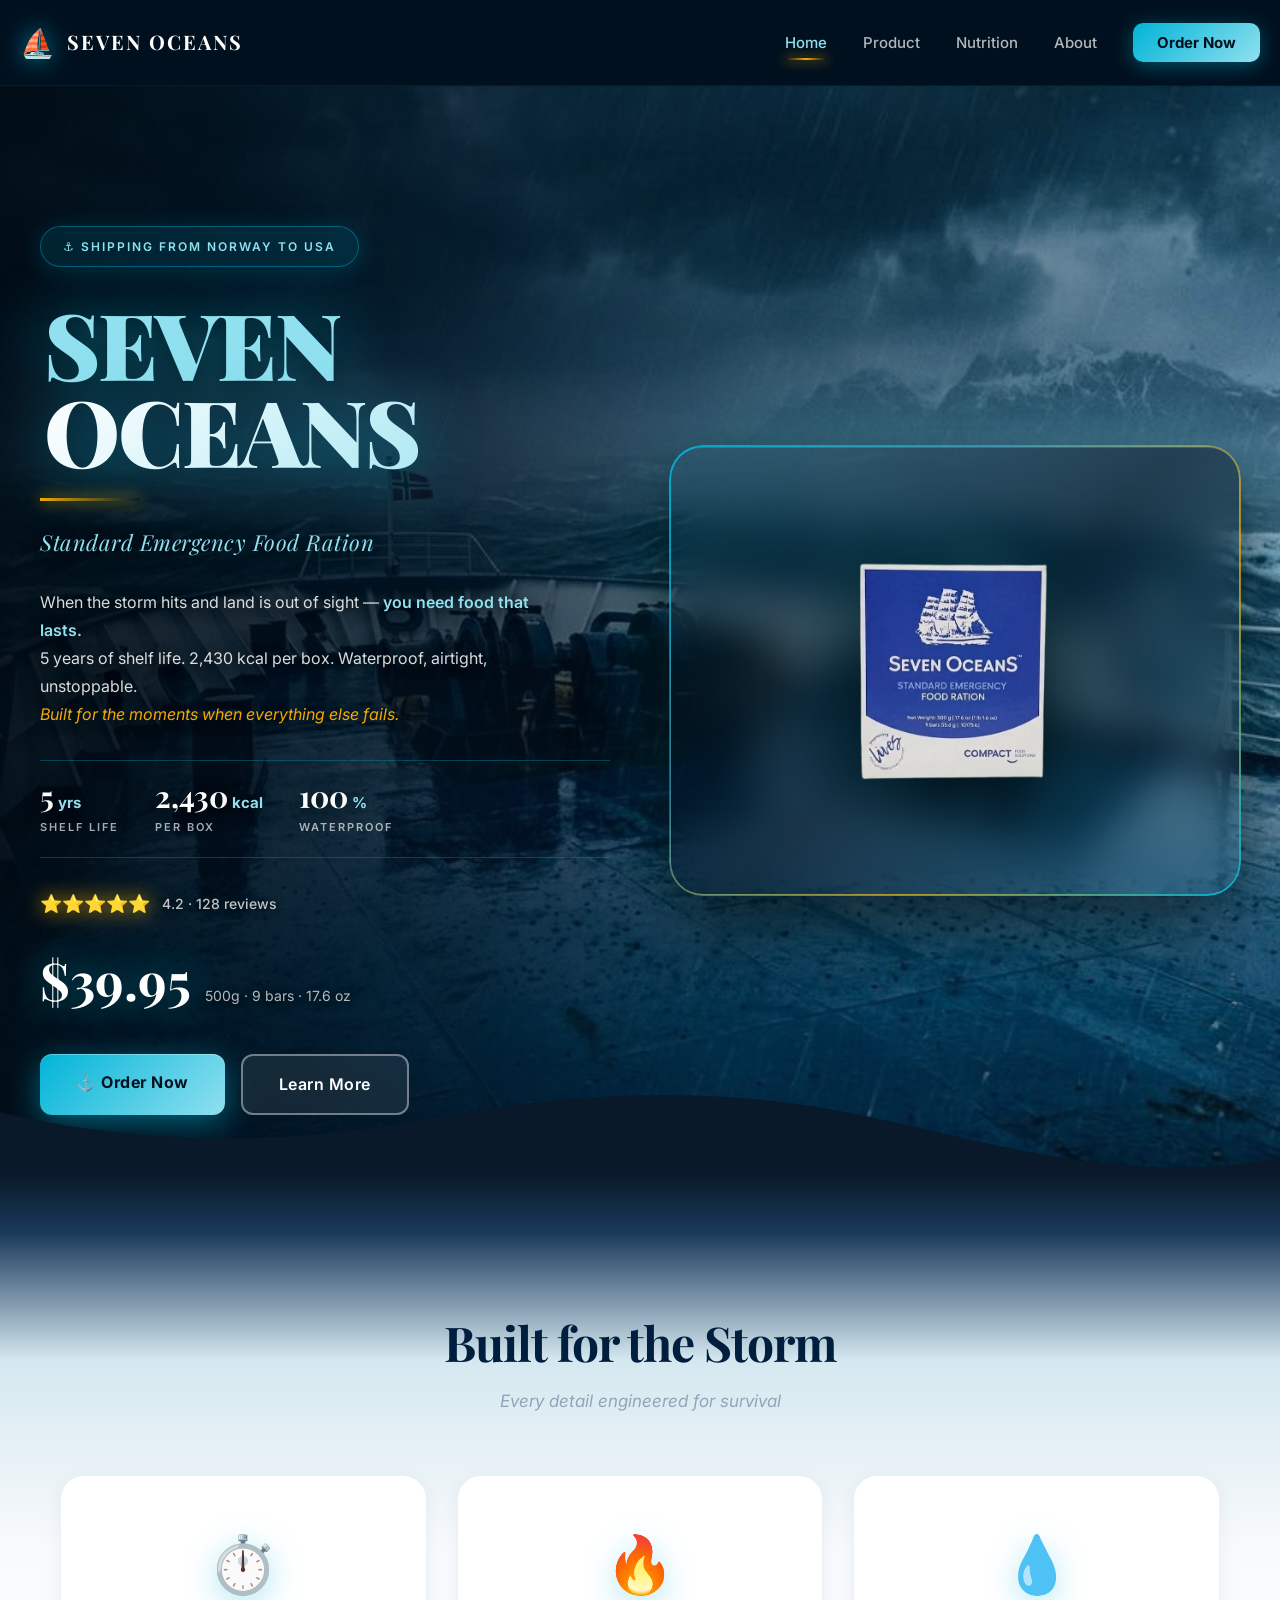
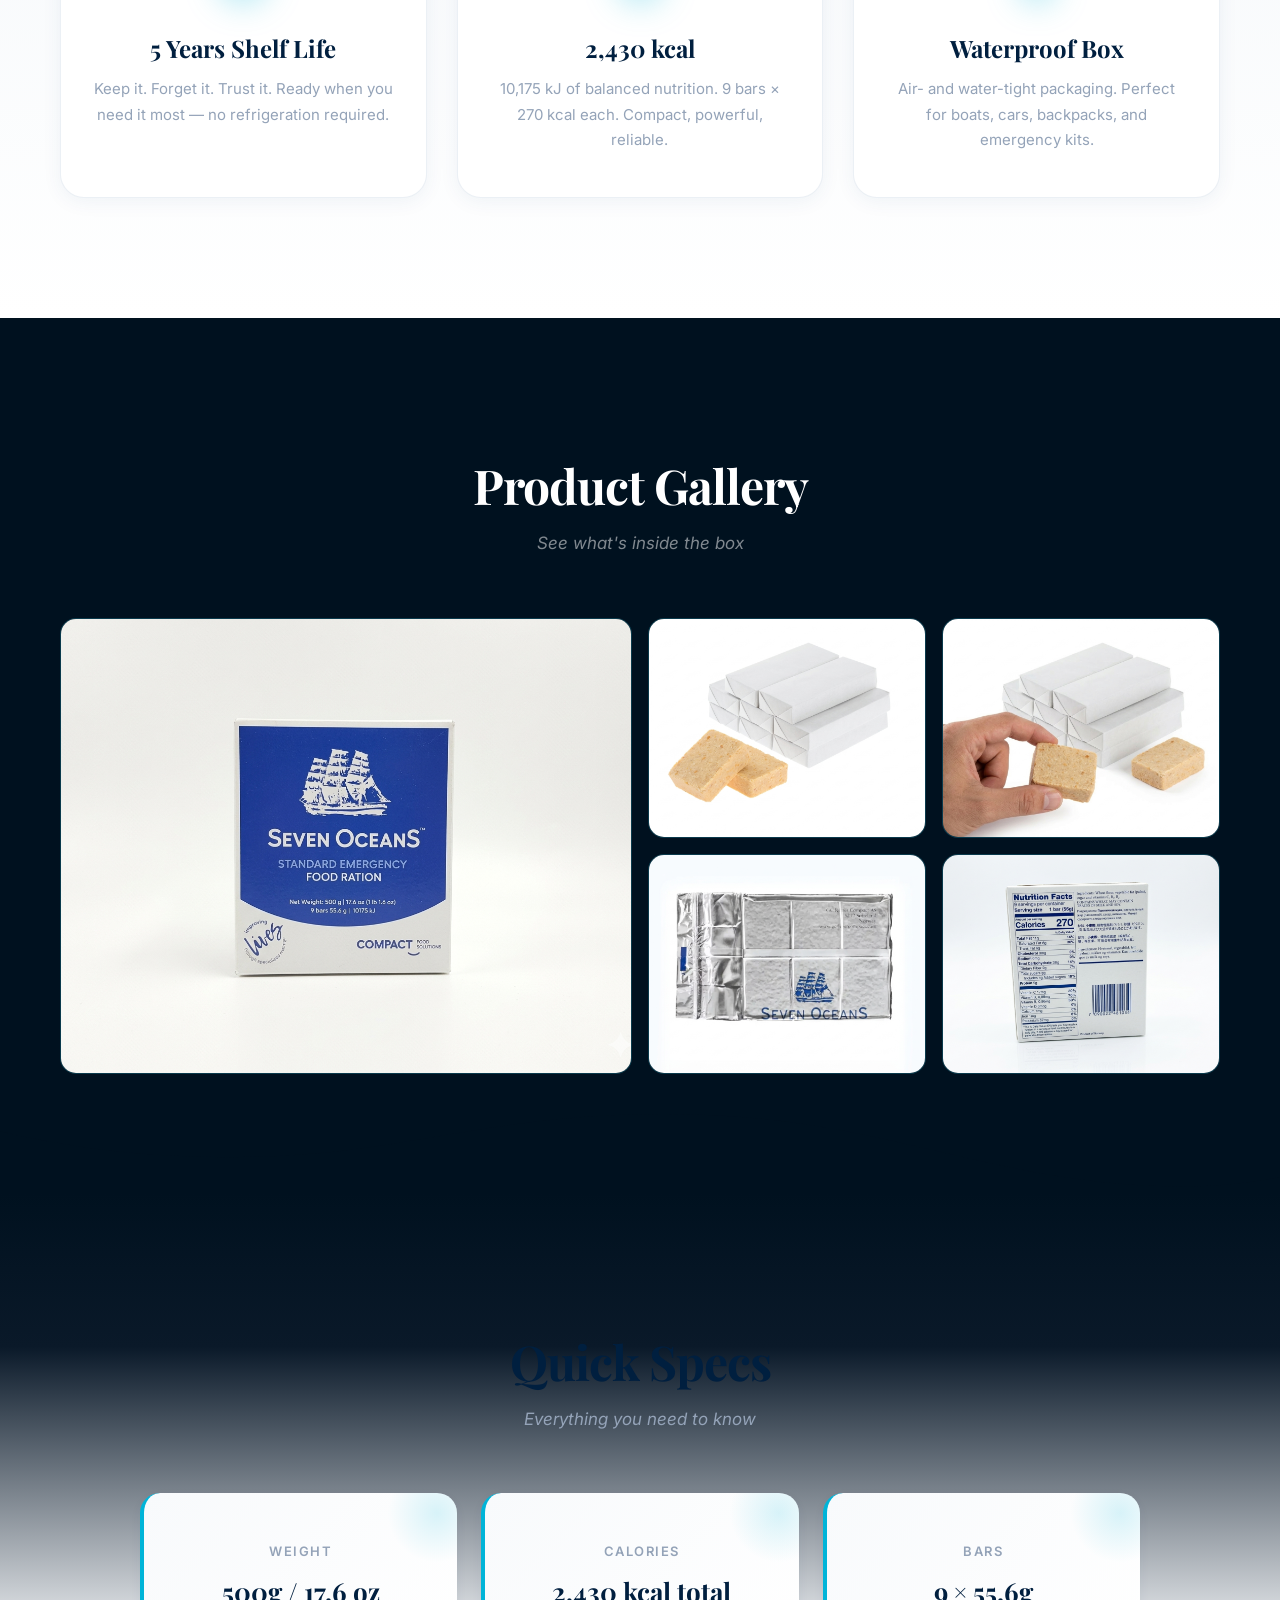
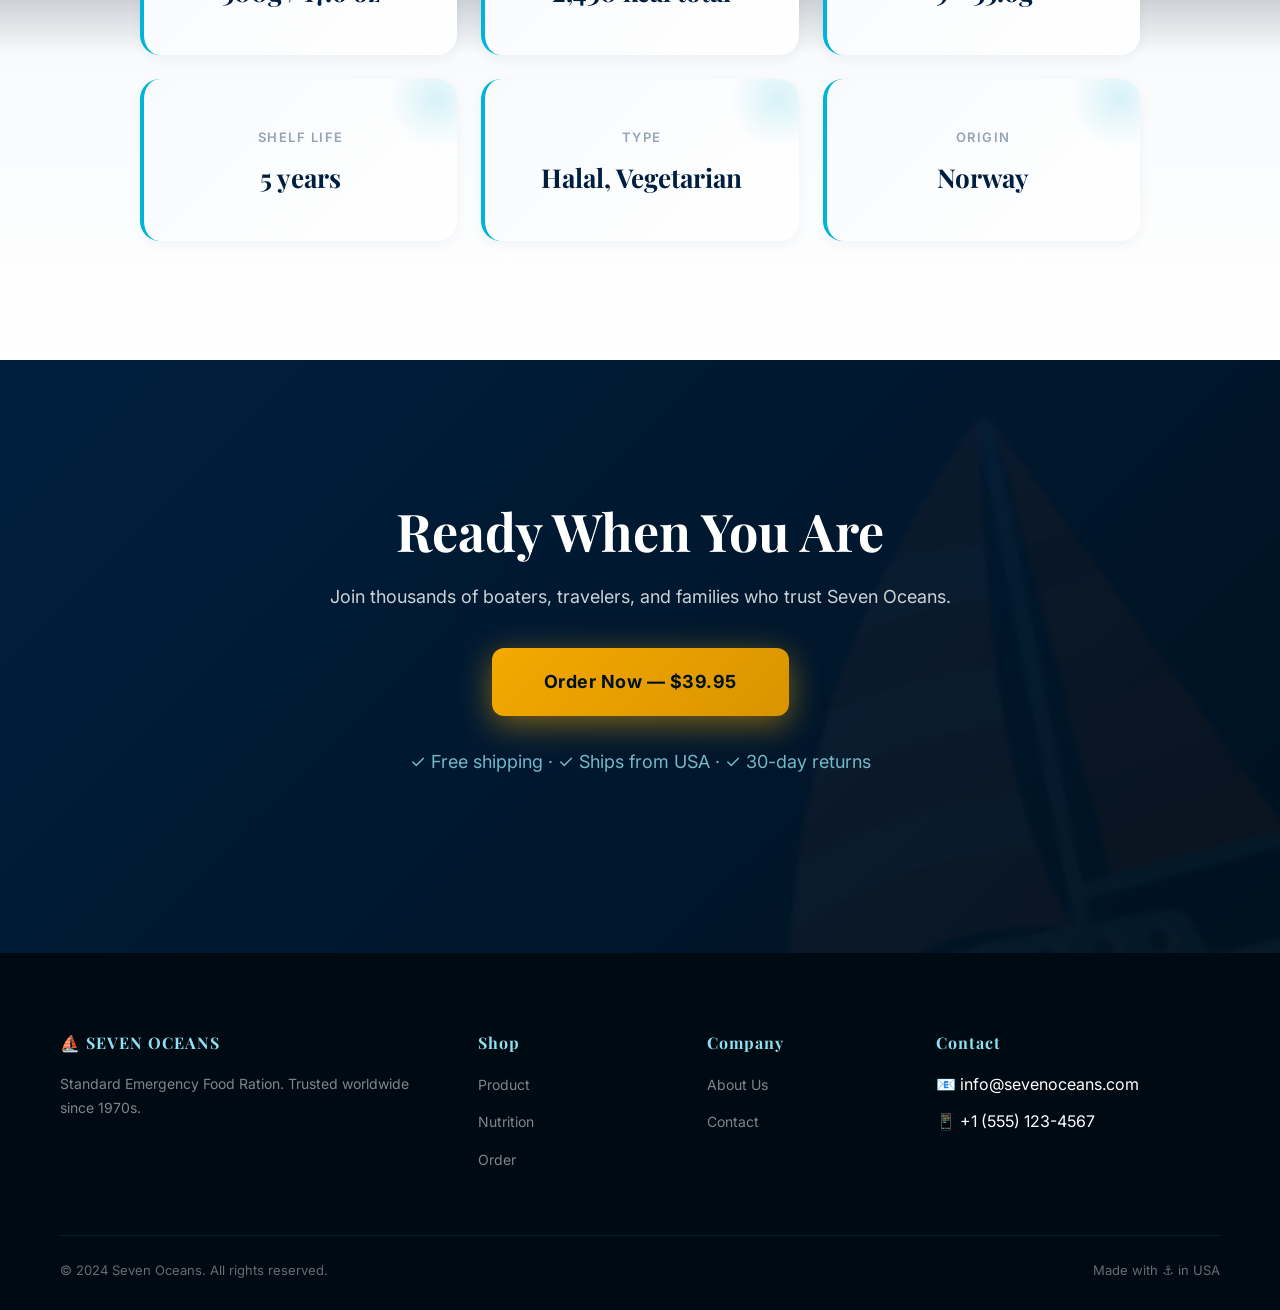
==== index.html @ a6a18702 "Update index.html" ====
<!DOCTYPE html>
<html lang="en">
<head>
  <meta charset="UTF-8">
  <meta name="viewport" content="width=device-width, initial-scale=1.0">
  <title>Seven Oceans — Emergency Food Ration | Built for the Storm</title>
  <link rel="preconnect" href="https://fonts.googleapis.com">
  <link rel="preconnect" href="https://fonts.gstatic.com" crossorigin>
  <link href="https://fonts.googleapis.com/css2?family=Playfair+Display:wght@600;700;900&family=Inter:wght@300;400;500;600;700&display=swap" rel="stylesheet">
  <link rel="stylesheet" href="style.css">
</head>
<body>

  <nav class="navbar">
    <div class="nav-container">
      <a href="index.html" class="logo">
        <span class="logo-ship">⛵</span>
        <span class="logo-text">SEVEN OCEANS</span>
      </a>
      <button class="menu-toggle" id="menuToggle">☰</button>
      <ul class="nav-menu" id="navMenu">
        <li><a href="index.html" class="active">Home</a></li>
        <li><a href="product.html">Product</a></li>
        <li><a href="nutrition.html">Nutrition</a></li>
        <li><a href="about.html">About</a></li>
        <li><a href="contact.html" class="btn-nav">Order Now</a></li>
      </ul>
    </div>
  </nav>

  <section class="hero">
    
    <div class="hero-content">
      <div class="hero-badge">⚓ Shipping from Norway to USA</div>
      
      <h1 class="hero-title">
        <span class="title-line1">SEVEN</span>
        <span class="title-line2">OCEANS</span>
      </h1>
      
      <div class="hero-divider"></div>
      
      <p class="hero-subtitle">Standard Emergency Food Ration</p>
      
      <p class="hero-desc">
        When the storm hits and land is out of sight — <strong>you need food that lasts.</strong><br>
        5 years of shelf life. 2,430 kcal per box. Waterproof, airtight, unstoppable.<br>
        <em>Built for the moments when everything else fails.</em>
      </p>

      <div class="hero-stats">
        <div class="stat">
          <div class="stat-value">5<span>yrs</span></div>
          <div class="stat-label">Shelf Life</div>
        </div>
        <div class="stat">
          <div class="stat-value">2,430<span>kcal</span></div>
          <div class="stat-label">Per Box</div>
        </div>
        <div class="stat">
          <div class="stat-value">100<span>%</span></div>
          <div class="stat-label">Waterproof</div>
        </div>
      </div>

      <div class="hero-rating">
        <span class="stars">⭐⭐⭐⭐⭐</span>
        <span class="rating-text">4.2 · 128 reviews</span>
      </div>

      <div class="hero-price">
        <span class="price">$39.95</span>
        <span class="price-detail">500g · 9 bars · 17.6 oz</span>
      </div>

      <div class="hero-buttons">
        <a href="contact.html" class="btn btn-primary">⚓ Order Now</a>
        <a href="product.html" class="btn btn-secondary">Learn More</a>
      </div>
    </div>

    <div class="hero-product">
      <div class="product-card">
        <img src="images/box-transparent.png" alt="Seven Oceans Emergency Food Ration">
      </div>
    </div>
  </section>

  <section class="features">
    <div class="container">
      <h2 class="section-title">Built for the Storm</h2>
      <p class="section-subtitle">Every detail engineered for survival</p>
      <div class="features-grid">
        <div class="feature-card">
          <div class="feature-icon">⏱️</div>
          <h3>5 Years Shelf Life</h3>
          <p>Keep it. Forget it. Trust it. Ready when you need it most — no refrigeration required.</p>
        </div>
        <div class="feature-card">
          <div class="feature-icon">🔥</div>
          <h3>2,430 kcal</h3>
          <p>10,175 kJ of balanced nutrition. 9 bars × 270 kcal each. Compact, powerful, reliable.</p>
        </div>
        <div class="feature-card">
          <div class="feature-icon">💧</div>
          <h3>Waterproof Box</h3>
          <p>Air- and water-tight packaging. Perfect for boats, cars, backpacks, and emergency kits.</p>
        </div>
      </div>
    </div>
  </section>

  <section class="gallery">
    <div class="container">
      <h2 class="section-title">Product Gallery</h2>
      <p class="section-subtitle">See what's inside the box</p>
      <div class="gallery-grid">
        <div class="gallery-item large">
          <img src="images/box-front.jpg" alt="Box Front">
        </div>
        <div class="gallery-item">
          <img src="images/bars-white.jpg" alt="Bars">
        </div>
        <div class="gallery-item">
          <img src="images/hand-holding.jpg" alt="Bar in hand">
        </div>
        <div class="gallery-item">
          <img src="images/foil.jpg" alt="Foil packaging">
        </div>
        <div class="gallery-item">
          <img src="images/nutrition.jpg" alt="Nutrition Facts">
        </div>
      </div>
    </div>
  </section>

  <section class="specs">
    <div class="container">
      <h2 class="section-title">Quick Specs</h2>
      <p class="section-subtitle">Everything you need to know</p>
      <div class="specs-grid">
        <div class="spec-item">
          <div class="spec-label">Weight</div>
          <div class="spec-value">500g / 17.6 oz</div>
        </div>
        <div class="spec-item">
          <div class="spec-label">Calories</div>
          <div class="spec-value">2,430 kcal total</div>
        </div>
        <div class="spec-item">
          <div class="spec-label">Bars</div>
          <div class="spec-value">9 × 55.6g</div>
        </div>
        <div class="spec-item">
          <div class="spec-label">Shelf Life</div>
          <div class="spec-value">5 years</div>
        </div>
        <div class="spec-item">
          <div class="spec-label">Type</div>
          <div class="spec-value">Halal, Vegetarian</div>
        </div>
        <div class="spec-item">
          <div class="spec-label">Origin</div>
          <div class="spec-value">Norway</div>
        </div>
      </div>
    </div>
  </section>

  <section class="cta">
    <div class="container">
      <h2>Ready When You Are</h2>
      <p>Join thousands of boaters, travelers, and families who trust Seven Oceans.</p>
      <div class="cta-buttons">
        <a href="contact.html" class="btn btn-primary btn-large">Order Now — $39.95</a>
      </div>
      <p class="cta-note">✓ Free shipping · ✓ Ships from USA · ✓ 30-day returns</p>
    </div>
  </section>

  <footer class="footer">
    <div class="container">
      <div class="footer-grid">
        <div class="footer-col">
          <h4>⛵ SEVEN OCEANS</h4>
          <p>Standard Emergency Food Ration. Trusted worldwide since 1970s.</p>
        </div>
        <div class="footer-col">
          <h4>Shop</h4>
          <ul>
            <li><a href="product.html">Product</a></li>
            <li><a href="nutrition.html">Nutrition</a></li>
            <li><a href="contact.html">Order</a></li>
          </ul>
        </div>
        <div class="footer-col">
          <h4>Company</h4>
          <ul>
            <li><a href="about.html">About Us</a></li>
            <li><a href="contact.html">Contact</a></li>
          </ul>
        </div>
        <div class="footer-col">
          <h4>Contact</h4>
          <ul>
            <li>📧 info@sevenoceans.com</li>
            <li>📱 +1 (555) 123-4567</li>
          </ul>
        </div>
      </div>
      <div class="footer-bottom">
        <p>© 2024 Seven Oceans. All rights reserved.</p>
        <p>Made with ⚓ in USA</p>
      </div>
    </div>
  </footer>

  <script src="script.js"></script>
</body>
</html>
---- style.css ----
/* ===== RESET ===== */
* { margin: 0; padding: 0; box-sizing: border-box; }

:root {
  --navy: #001f3f;
  --navy-deep: #00111f;
  --blue: #00b4d8;
  --blue-light: #90e0ef;
  --gold: #f4a900;
  --white: #ffffff;
  --gray: #94a3b8;
}

html { scroll-behavior: smooth; }

body {
  font-family: 'Inter', system-ui, sans-serif;
  color: var(--white);
  background: var(--navy-deep);
  line-height: 1.6;
  overflow-x: hidden;
  min-height: 100vh;
}

h1, h2, h3, h4 {
  font-family: 'Playfair Display', serif;
  font-weight: 700;
  line-height: 1.2;
}

.container { max-width: 1200px; margin: 0 auto; padding: 0 20px; }

/* ===== NAVBAR ===== */
.navbar {
  position: sticky; top: 0; z-index: 1000;
  background: rgba(0,17,31,0.75);
  backdrop-filter: blur(24px);
  -webkit-backdrop-filter: blur(24px);
  border-bottom: 1px solid rgba(0,180,216,0.1);
}
.nav-container {
  max-width: 1300px; margin: 0 auto; padding: 20px;
  display: flex; justify-content: space-between; align-items: center;
}
.logo {
  display: flex; align-items: center; gap: 10px;
  text-decoration: none; color: var(--white);
  font-family: 'Playfair Display', serif;
  font-weight: 700; font-size: 20px; letter-spacing: 2px;
}
.logo-ship { font-size: 28px; filter: drop-shadow(0 0 12px rgba(0,180,216,0.8)); }
.nav-menu { display: flex; list-style: none; gap: 36px; align-items: center; }
.nav-menu a {
  text-decoration: none; color: rgba(255,255,255,0.7);
  font-weight: 500; font-size: 15px;
  transition: all 0.3s; position: relative;
}
.nav-menu a:hover, .nav-menu a.active { color: var(--blue-light); }
.nav-menu a.active::after {
  content: ''; position: absolute;
  bottom: -8px; left: 0; right: 0; height: 2px;
  background: linear-gradient(90deg, transparent, var(--gold), transparent);
  box-shadow: 0 0 12px var(--gold);
}
.btn-nav {
  background: linear-gradient(135deg, var(--blue), var(--blue-light)) !important;
  color: var(--navy-deep) !important;
  padding: 10px 24px; border-radius: 10px;
  font-weight: 700 !important;
  transition: all 0.3s;
  box-shadow: 0 4px 20px rgba(0,180,216,0.4);
}
.btn-nav:hover { transform: translateY(-2px); box-shadow: 0 8px 30px rgba(0,180,216,0.7); }
.btn-nav.active::after { display: none; }
.menu-toggle {
  display: none; background: none; border: none;
  font-size: 24px; color: var(--white); cursor: pointer;
}

/* ===== HERO ===== */
.hero {
  position: relative; min-height: 100vh;
  display: grid; grid-template-columns: 1fr 1fr;
  align-items: center; gap: 60px;
  max-width: 1400px; margin: 0 auto;
  padding: 140px 40px 60px;
  overflow: hidden; z-index: 2;
}
.hero::before {
  content: '';
  position: absolute; top: 0; left: 50%;
  transform: translateX(-50%);
  width: 100vw; height: 100%;
  z-index: -2;
  background-image: url('images/hero-ship.jpg');
  background-size: cover; background-position: center;
  animation: shipSway 12s ease-in-out infinite;
}
.hero::after {
  content: '';
  position: absolute; top: 0; left: 50%;
  transform: translateX(-50%);
  width: 100vw; height: 100%;
  z-index: -1;
  background: linear-gradient(90deg,
    rgba(0,11,20,0.92) 0%,
    rgba(0,17,31,0.75) 35%,
    rgba(0,17,31,0.4) 60%,
    rgba(0,17,31,0.15) 100%
  );
}
@keyframes shipSway {
  0%, 100% { transform: translateX(-50%) translateY(0) scale(1.05); }
  25% { transform: translateX(-50%) translateY(-6px) scale(1.05); }
  50% { transform: translateX(-50%) translateY(3px) scale(1.05); }
  75% { transform: translateX(-50%) translateY(-3px) scale(1.05); }
}
.hero-content { position: relative; z-index: 3; animation: fadeInUp 1.2s ease; }

@keyframes fadeInUp {
  from { opacity: 0; transform: translateY(40px); }
  to { opacity: 1; transform: translateY(0); }
}

.hero-badge {
  display: inline-block; padding: 10px 22px;
  background: rgba(0,180,216,0.12);
  color: var(--blue-light);
  border: 1px solid rgba(0,180,216,0.4);
  border-radius: 40px; font-size: 12px;
  font-weight: 600; letter-spacing: 2px;
  margin-bottom: 32px; text-transform: uppercase;
  backdrop-filter: blur(12px);
  box-shadow: 0 4px 24px rgba(0,180,216,0.2);
  animation: badgeGlow 3s ease-in-out infinite;
}

@keyframes badgeGlow {
  0%, 100% { box-shadow: 0 4px 24px rgba(0,180,216,0.2); }
  50% { box-shadow: 0 4px 32px rgba(0,180,216,0.5); }
}

.hero-title {
  font-family: 'Playfair Display', serif;
  font-size: 92px; font-weight: 900;
  line-height: 0.95; letter-spacing: -2px;
  margin-bottom: 24px;
  display: flex; flex-direction: column;
  position: relative; padding-left: 4px;
}
.title-line1 {
  color: var(--blue-light);
  text-shadow: 0 0 60px rgba(0,180,216,0.7), 0 6px 30px rgba(0,0,0,0.9);
}
.title-line2 {
  background: linear-gradient(135deg, var(--white) 0%, var(--blue-light) 100%);
  -webkit-background-clip: text;
  -webkit-text-fill-color: transparent;
  background-clip: text;
  filter: drop-shadow(0 8px 30px rgba(0,180,216,0.6));
}

.hero-divider {
  width: 100px; height: 3px;
  background: linear-gradient(90deg, var(--gold), transparent);
  margin-bottom: 24px;
  box-shadow: 0 0 15px var(--gold);
  animation: dividerPulse 4s ease-in-out infinite;
}

@keyframes dividerPulse {
  0%, 100% { width: 100px; opacity: 1; }
  50% { width: 140px; opacity: 0.8; }
}

.hero-subtitle {
  font-size: 22px; color: var(--blue-light);
  font-weight: 400; margin-bottom: 28px;
  font-family: 'Playfair Display', serif;
  font-style: italic; letter-spacing: 0.5px;
  text-shadow: 0 3px 20px rgba(0,0,0,0.9);
}
.hero-desc {
  font-size: 16px; color: rgba(255,255,255,0.85);
  margin-bottom: 32px; max-width: 520px;
  line-height: 1.75;
  text-shadow: 0 2px 15px rgba(0,0,0,0.9);
}
.hero-desc strong { color: var(--blue-light); font-weight: 600; }
.hero-desc em { color: var(--gold); font-style: italic; }

.hero-stats {
  display: flex; gap: 36px;
  margin-bottom: 32px; padding: 20px 0;
  border-top: 1px solid rgba(0,180,216,0.3);
  border-bottom: 1px solid rgba(0,180,216,0.3);
}
.stat { display: flex; flex-direction: column; }
.stat-value {
  font-family: 'Playfair Display', serif;
  font-size: 30px; font-weight: 700;
  color: var(--white); line-height: 1;
  text-shadow: 0 3px 20px rgba(0,0,0,0.9);
  transition: all 0.3s;
}
.stat:hover .stat-value { color: var(--blue-light); transform: scale(1.05); }
.stat-value span {
  font-size: 15px; color: var(--blue-light);
  margin-left: 4px;
  font-family: 'Inter', sans-serif;
}
.stat-label {
  font-size: 11px; color: rgba(255,255,255,0.65);
  text-transform: uppercase; letter-spacing: 2px;
  margin-top: 8px; font-weight: 600;
}
.hero-rating { display: flex; align-items: center; gap: 12px; margin-bottom: 20px; }
.stars { font-size: 18px; filter: drop-shadow(0 0 10px rgba(244,169,0,0.9)); }
.rating-text {
  font-size: 14px; color: rgba(255,255,255,0.75);
  font-weight: 500;
  text-shadow: 0 2px 10px rgba(0,0,0,0.9);
}
.hero-price { display: flex; align-items: baseline; gap: 14px; margin-bottom: 32px; }
.price {
  font-family: 'Playfair Display', serif;
  font-size: 52px; font-weight: 700;
  color: var(--white);
  text-shadow: 0 0 40px rgba(0,180,216,0.8), 0 6px 30px rgba(0,0,0,0.9);
}
.price-detail {
  font-size: 14px; color: rgba(255,255,255,0.7);
  text-shadow: 0 2px 10px rgba(0,0,0,0.9);
}
.hero-buttons { display: flex; gap: 16px; flex-wrap: wrap; }

/* ===== PRODUCT CARD ===== */
.hero-product {
  position: relative; z-index: 3;
  display: flex; justify-content: center; align-items: center;
  animation: fadeInRight 1.4s ease;
}

@keyframes fadeInRight {
  from { opacity: 0; transform: translateX(60px); }
  to { opacity: 1; transform: translateX(0); }
}

.product-card {
  position: relative; width: 100%; max-width: 620px;
  padding: 32px 28px; border-radius: 32px;
  background: linear-gradient(135deg, rgba(0,180,216,0.08) 0%, rgba(0,17,31,0.5) 50%, rgba(0,180,216,0.05) 100%);
  backdrop-filter: blur(20px);
  -webkit-backdrop-filter: blur(20px);
  border: 1px solid rgba(0,180,216,0.35);
  box-shadow: 0 30px 80px rgba(0,0,0,0.7), 0 0 100px rgba(0,180,216,0.25), inset 0 1px 0 rgba(255,255,255,0.15);
  animation: productFloat 6s ease-in-out infinite;
  overflow: visible;
  transition: all 0.4s ease;
}
.product-card:hover {
  border-color: rgba(0,180,216,0.7);
  box-shadow: 0 40px 100px rgba(0,0,0,0.8), 0 0 150px rgba(0,180,216,0.5), inset 0 1px 0 rgba(255,255,255,0.25);
  transform: translateY(-6px);
}
.product-card::before {
  content: ''; position: absolute;
  inset: -2px; border-radius: 34px; padding: 2px;
  background: linear-gradient(135deg, rgba(0,180,216,0.9), rgba(144,224,239,0.3), rgba(244,169,0,0.7), rgba(0,180,216,0.9));
  -webkit-mask: linear-gradient(#fff 0 0) content-box, linear-gradient(#fff 0 0);
  -webkit-mask-composite: xor;
  mask-composite: exclude;
  animation: borderRotate 4s linear infinite;
  pointer-events: none; z-index: 0;
}

@keyframes borderRotate {
  0% { background-position: 0% 0%; }
  100% { background-position: 200% 200%; }
}

.product-card::after {
  content: ''; position: absolute;
  inset: 0; border-radius: 32px;
  pointer-events: none;
  background-image: 
    radial-gradient(circle 8px at 0% 0%, rgba(0,180,216,1), transparent 60%),
    radial-gradient(circle 8px at 100% 0%, rgba(0,180,216,1), transparent 60%),
    radial-gradient(circle 8px at 0% 100%, rgba(0,180,216,1), transparent 60%),
    radial-gradient(circle 8px at 100% 100%, rgba(0,180,216,1), transparent 60%);
  z-index: 1;
  animation: cornerPulse 3s ease-in-out infinite;
}

@keyframes cornerPulse {
  0%, 100% { opacity: 0.7; }
  50% { opacity: 1; }
}

@keyframes productFloat {
  0%, 100% { transform: translateY(0); }
  50% { transform: translateY(-14px); }
}

.product-card img {
  position: relative; z-index: 2;
  width: 100%; max-width: 100%; height: auto;
  margin: 0 auto; display: block;
  background: transparent; border-radius: 20px;
  filter: drop-shadow(0 20px 40px rgba(0,0,0,0.7)) drop-shadow(0 0 40px rgba(0,180,216,0.2));
  transition: transform 0.5s ease;
}
.product-card:hover img { transform: scale(1.03); }

/* ===== BUTTONS ===== */
.btn {
  display: inline-block; padding: 16px 36px;
  border-radius: 12px; font-weight: 600;
  text-decoration: none; transition: all 0.3s ease;
  font-size: 16px; cursor: pointer;
  border: none; font-family: 'Inter', sans-serif;
  letter-spacing: 0.5px;
  position: relative;
  overflow: hidden;
}
.btn::before {
  content: '';
  position: absolute;
  top: 50%; left: 50%;
  width: 0; height: 0;
  border-radius: 50%;
  background: rgba(255,255,255,0.3);
  transform: translate(-50%, -50%);
  transition: width 0.6s, height 0.6s;
}
.btn:hover::before {
  width: 400px;
  height: 400px;
}
.btn-primary {
  background: linear-gradient(135deg, var(--blue), var(--blue-light));
  color: var(--navy-deep); font-weight: 700;
  box-shadow: 0 8px 32px rgba(0,180,216,0.5), inset 0 1px 0 rgba(255,255,255,0.3);
}
.btn-primary:hover {
  transform: translateY(-3px);
  box-shadow: 0 16px 48px rgba(0,180,216,0.8);
}
.btn-secondary {
  background: rgba(255,255,255,0.08); color: var(--white);
  border: 2px solid rgba(255,255,255,0.4);
  backdrop-filter: blur(12px);
}
.btn-secondary:hover {
  background: rgba(255,255,255,0.2);
  border-color: var(--blue-light);
  transform: translateY(-3px);
  box-shadow: 0 12px 32px rgba(0,180,216,0.4);
}
.btn-large { padding: 20px 52px; font-size: 18px; }

/* ===== FEATURES (with wave top) ===== */
.features {
  position: relative;
  padding: 140px 0 120px;
  background: linear-gradient(180deg, #0a1929 0%, #1a3a5c 8%, #d5e8f0 25%, #f8fafc 50%, #ffffff 100%);
  z-index: 2;
  margin-top: -1px;
}

/* Wave at top of features */
.features::before {
  content: '';
  position: absolute;
  top: -80px;
  left: 0;
  width: 100%;
  height: 80px;
  background-image: url("data:image/svg+xml,%3Csvg xmlns='http://www.w3.org/2000/svg' viewBox='0 0 1200 120' preserveAspectRatio='none'%3E%3Cpath d='M321.39,56.44c58-10.79,114.16-30.13,172-41.86,82.39-16.72,168.19-17.73,250.45-.39C823.78,31,906.67,72,985.66,92.83c70.05,18.48,146.53,26.09,214.34,3V120H0V27.35A600.21,600.21,0,0,0,321.39,56.44Z' fill='%230a1929'%3E%3C/path%3E%3C/svg%3E");
  background-size: 100% 100%;
  background-repeat: no-repeat;
  z-index: 1;
}

.section-title {
  font-family: 'Playfair Display', serif;
  font-size: 48px; text-align: center;
  color: var(--navy); margin-bottom: 16px;
  font-weight: 700; letter-spacing: -1px;
}
.section-subtitle {
  text-align: center; font-size: 17px;
  color: var(--gray); margin-bottom: 60px;
  font-style: italic;
}
.features-grid {
  display: grid;
  grid-template-columns: repeat(auto-fit, minmax(280px, 1fr));
  gap: 30px;
}
.feature-card {
  padding: 44px 32px; background: var(--white);
  border-radius: 24px; text-align: center;
  transition: all 0.4s ease;
  border: 1px solid rgba(0,61,122,0.08);
  box-shadow: 0 4px 20px rgba(0,61,122,0.06);
  position: relative;
  overflow: hidden;
}
.feature-card::before {
  content: '';
  position: absolute;
  top: 0; left: 0; right: 0;
  height: 3px;
  background: linear-gradient(90deg, var(--blue), var(--blue-light));
  transform: scaleX(0);
  transition: transform 0.4s ease;
}
.feature-card:hover::before { transform: scaleX(1); }
.feature-card:hover {
  transform: translateY(-10px);
  box-shadow: 0 30px 60px rgba(0,61,122,0.15);
  border-color: rgba(0,180,216,0.3);
}
.feature-icon {
  font-size: 56px; margin-bottom: 24px;
  display: inline-block;
  filter: drop-shadow(0 8px 16px rgba(0,180,216,0.3));
  transition: transform 0.4s ease;
}
.feature-card:hover .feature-icon { transform: scale(1.15) rotate(5deg); }
.feature-card h3 {
  font-family: 'Playfair Display', serif;
  font-size: 24px; color: var(--navy);
  margin-bottom: 14px; font-weight: 700;
}
.feature-card p { color: var(--gray); font-size: 15px; line-height: 1.7; }

/* ===== GALLERY (with wave top) ===== */
.gallery {
  padding: 140px 0 120px;
  background: var(--navy-deep);
  position: relative;
  overflow: hidden;
  margin-top: -1px;
}

/* Wave at top of gallery */
.gallery::before {
  content: '';
  position: absolute;
  top: -80px;
  left: 0;
  width: 100%;
  height: 80px;
  background-image: url("data:image/svg+xml,%3Csvg xmlns='http://www.w3.org/2000/svg' viewBox='0 0 1200 120' preserveAspectRatio='none'%3E%3Cpath d='M321.39,56.44c58-10.79,114.16-30.13,172-41.86,82.39-16.72,168.19-17.73,250.45-.39C823.78,31,906.67,72,985.66,92.83c70.05,18.48,146.53,26.09,214.34,3V120H0V27.35A600.21,600.21,0,0,0,321.39,56.44Z' fill='%23ffffff'%3E%3C/path%3E%3C/svg%3E");
  background-size: 100% 100%;
  background-repeat: no-repeat;
  z-index: 1;
}

.gallery .container { position: relative; z-index: 2; }
.gallery .section-title { color: var(--white); }
.gallery .section-subtitle { color: rgba(255,255,255,0.5); }
.gallery-grid {
  display: grid; grid-template-columns: repeat(4, 1fr);
  grid-auto-rows: 220px; gap: 16px;
}
.gallery-item {
  overflow: hidden; border-radius: 16px;
  cursor: pointer;
  transition: transform 0.4s ease, box-shadow 0.4s ease;
  background: rgba(255,255,255,0.05);
  border: 1px solid rgba(0,180,216,0.2);
  position: relative;
}
.gallery-item::after {
  content: '';
  position: absolute;
  inset: 0;
  background: linear-gradient(135deg, transparent 0%, rgba(0,180,216,0.2) 100%);
  opacity: 0;
  transition: opacity 0.4s ease;
  pointer-events: none;
}
.gallery-item:hover::after { opacity: 1; }
.gallery-item.large { grid-column: span 2; grid-row: span 2; }
.gallery-item img {
  width: 100%; height: 100%;
  object-fit: cover; transition: transform 0.6s ease;
}
.gallery-item:hover {
  transform: translateY(-4px);
  box-shadow: 0 20px 40px rgba(0,180,216,0.3);
  border-color: rgba(0,180,216,0.5);
}
.gallery-item:hover img { transform: scale(1.08); }

/* ===== SPECS (3 columns, with wave top) ===== */
.specs {
  position: relative;
  padding: 140px 0 120px;
  background: linear-gradient(180deg, #00111f 0%, #0a1929 20%, #f8fafc 60%, #ffffff 100%);
  margin-top: -1px;
}

/* Wave at top of specs */
.specs::before {
  content: '';
  position: absolute;
  top: -80px;
  left: 0;
  width: 100%;
  height: 80px;
  background-image: url("data:image/svg+xml,%3Csvg xmlns='http://www.w3.org/2000/svg' viewBox='0 0 1200 120' preserveAspectRatio='none'%3E%3Cpath d='M321.39,56.44c58-10.79,114.16-30.13,172-41.86,82.39-16.72,168.19-17.73,250.45-.39C823.78,31,906.67,72,985.66,92.83c70.05,18.48,146.53,26.09,214.34,3V120H0V27.35A600.21,600.21,0,0,0,321.39,56.44Z' fill='%2300111f'%3E%3C/path%3E%3C/svg%3E");
  background-size: 100% 100%;
  background-repeat: no-repeat;
  z-index: 1;
}

.specs-grid {
  display: grid;
  grid-template-columns: repeat(3, 1fr);
  gap: 24px;
  max-width: 1000px;
  margin: 0 auto;
}
.spec-item {
  padding: 48px 32px;
  background: linear-gradient(135deg, #f8fafc, #ffffff);
  border-radius: 20px;
  border-left: 4px solid var(--blue);
  transition: all 0.3s ease;
  box-shadow: 0 4px 12px rgba(0,61,122,0.05);
  position: relative;
  overflow: hidden;
  text-align: center;
}
.spec-item::before {
  content: '';
  position: absolute;
  top: 0; right: 0;
  width: 100px; height: 100px;
  background: radial-gradient(circle, rgba(0,180,216,0.15), transparent 70%);
  border-radius: 50%;
  transform: translate(30%, -30%);
  transition: all 0.4s ease;
}
.spec-item:hover::before {
  width: 180px; height: 180px;
}
.spec-item:hover {
  transform: translateY(-6px);
  box-shadow: 0 20px 40px rgba(0,180,216,0.2);
  border-left-color: var(--gold);
}
.spec-label {
  font-size: 13px;
  color: var(--gray);
  text-transform: uppercase;
  letter-spacing: 1.5px;
  font-weight: 600;
  margin-bottom: 14px;
}
.spec-value {
  font-size: 26px;
  font-weight: 700;
  color: var(--navy);
  font-family: 'Playfair Display', serif;
  line-height: 1.2;
}

/* ===== CTA ===== */
.cta {
  padding: 140px 0;
  background: linear-gradient(135deg, var(--navy) 0%, var(--navy-deep) 100%);
  color: var(--white); text-align: center;
  position: relative; overflow: hidden;
  margin-top: -1px;
}

.cta::before {
  content: '⛵'; position: absolute;
  font-size: 600px; opacity: 0.04;
  right: -100px; top: -100px;
  transform: rotate(-15deg);
  animation: shipRotate 20s ease-in-out infinite;
}

@keyframes shipRotate {
  0%, 100% { transform: rotate(-15deg) translateY(0); }
  50% { transform: rotate(-12deg) translateY(-20px); }
}

.cta .container { position: relative; z-index: 2; }
.cta h2 {
  font-family: 'Playfair Display', serif;
  font-size: 52px; margin-bottom: 20px;
  color: var(--white);
}
.cta p { font-size: 18px; opacity: 0.8; margin-bottom: 36px; }
.cta-buttons { margin-bottom: 24px; }
.cta .btn-primary {
  background: linear-gradient(135deg, var(--gold), #d99400);
  color: var(--navy-deep);
  box-shadow: 0 8px 32px rgba(244,169,0,0.5);
}
.cta .btn-primary:hover { box-shadow: 0 16px 48px rgba(244,169,0,0.7); }
.cta-note { font-size: 14px; opacity: 0.7; margin-top: 20px; color: var(--blue-light); }

/* ===== FOOTER ===== */
.footer { background: #000a12; color: var(--white); padding: 80px 0 30px; position: relative; z-index: 2; }
.footer-grid {
  display: grid; grid-template-columns: 2fr 1fr 1fr 1.5fr;
  gap: 40px; margin-bottom: 50px;
}
.footer-col h4 {
  color: var(--blue-light); margin-bottom: 20px;
  font-size: 16px; letter-spacing: 1px;
  font-family: 'Playfair Display', serif;
}
.footer-col p { color: rgba(255,255,255,0.5); font-size: 14px; line-height: 1.7; }
.footer-col ul { list-style: none; }
.footer-col ul li { margin-bottom: 12px; }
.footer-col a {
  color: rgba(255,255,255,0.5);
  text-decoration: none; font-size: 14px;
  transition: color 0.2s;
}
.footer-col a:hover { color: var(--blue-light); }
.footer-bottom {
  border-top: 1px solid rgba(0,180,216,0.15);
  padding-top: 24px;
  display: flex; justify-content: space-between;
  flex-wrap: wrap; gap: 12px;
  font-size: 13px; color: rgba(255,255,255,0.4);
}

/* ===== RESPONSIVE ===== */
@media (max-width: 1024px) {
  .hero { grid-template-columns: 1fr; text-align: center; padding: 120px 20px 60px; }
  .hero-content { margin: 0 auto; }
  .hero-desc { margin-left: auto; margin-right: auto; }
  .hero-rating, .hero-price, .hero-buttons, .hero-stats { justify-content: center; }
  .hero-divider { margin-left: auto; margin-right: auto; }
  .hero-title { font-size: 72px; }
  .product-card { max-width: 520px; padding: 24px 20px; }
}

@media (max-width: 968px) {
  .specs-grid { grid-template-columns: repeat(2, 1fr); }
}

@media (max-width: 768px) {
  .menu-toggle { display: block; }
  .nav-menu {
    position: absolute; top: 100%; left: 0; right: 0;
    background: rgba(0,17,31,0.98);
    flex-direction: column; padding: 24px; gap: 20px;
    display: none;
    border-bottom: 1px solid rgba(0,180,216,0.3);
    backdrop-filter: blur(20px);
  }
  .nav-menu.active { display: flex; }
  .section-title { font-size: 32px; }
  .hero-title { font-size: 56px; letter-spacing: -2px; }
  .hero-subtitle { font-size: 19px; }
  .price { font-size: 44px; }
  .cta h2 { font-size: 32px; }
  .footer-grid { grid-template-columns: 1fr; text-align: center; }
  .footer-bottom { justify-content: center; text-align: center; }
  .gallery-grid { grid-template-columns: repeat(2, 1fr); }
  .gallery-item.large { grid-column: span 2; grid-row: span 1; }
  .product-card { max-width: 440px; padding: 20px 16px; }
}

@media (max-width: 480px) {
  .hero-title { font-size: 42px; letter-spacing: -1.5px; }
  .product-card { padding: 16px 12px; }
  .hero-stats { flex-wrap: wrap; gap: 20px; }
  .gallery-grid { grid-template-columns: 1fr; grid-auto-rows: 240px; }
  .gallery-item.large { grid-column: span 1; grid-row: span 1; }
  .btn { width: 100%; text-align: center; }
  .specs-grid { grid-template-columns: 1fr; }
}
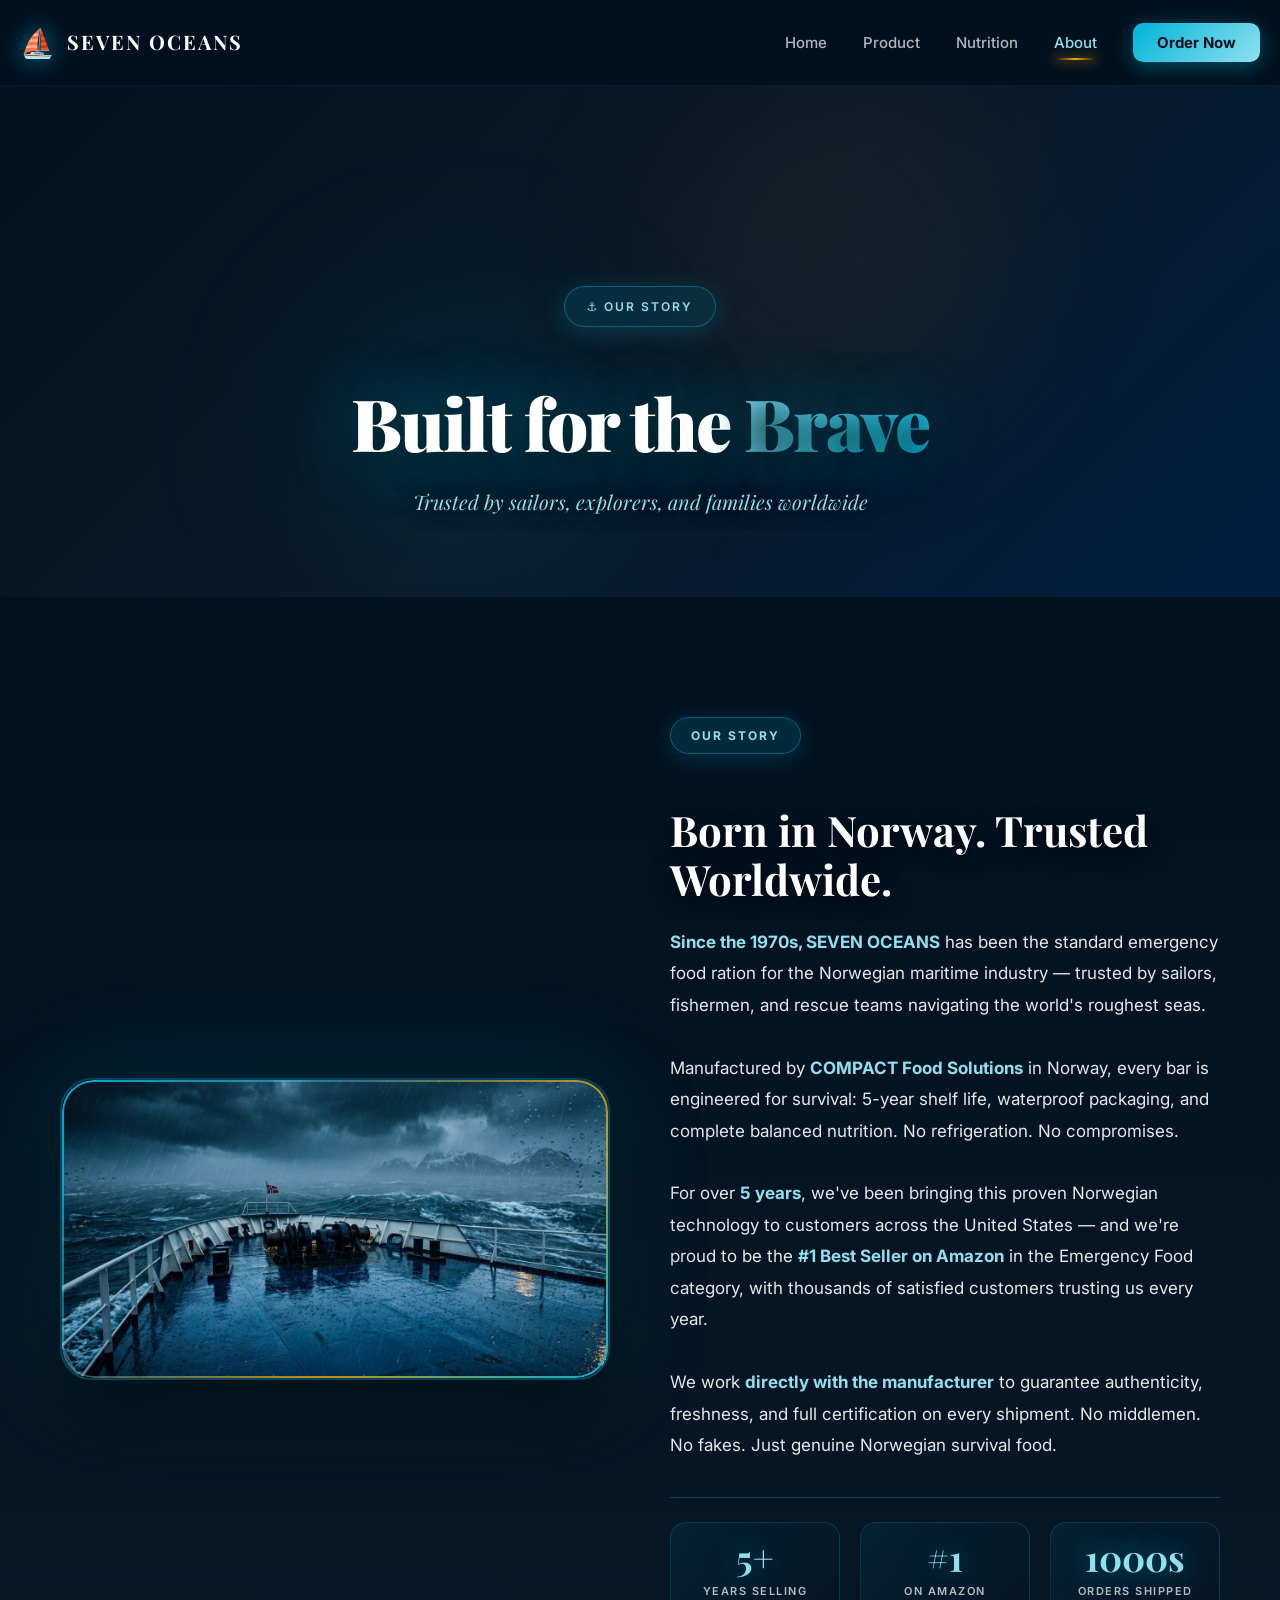
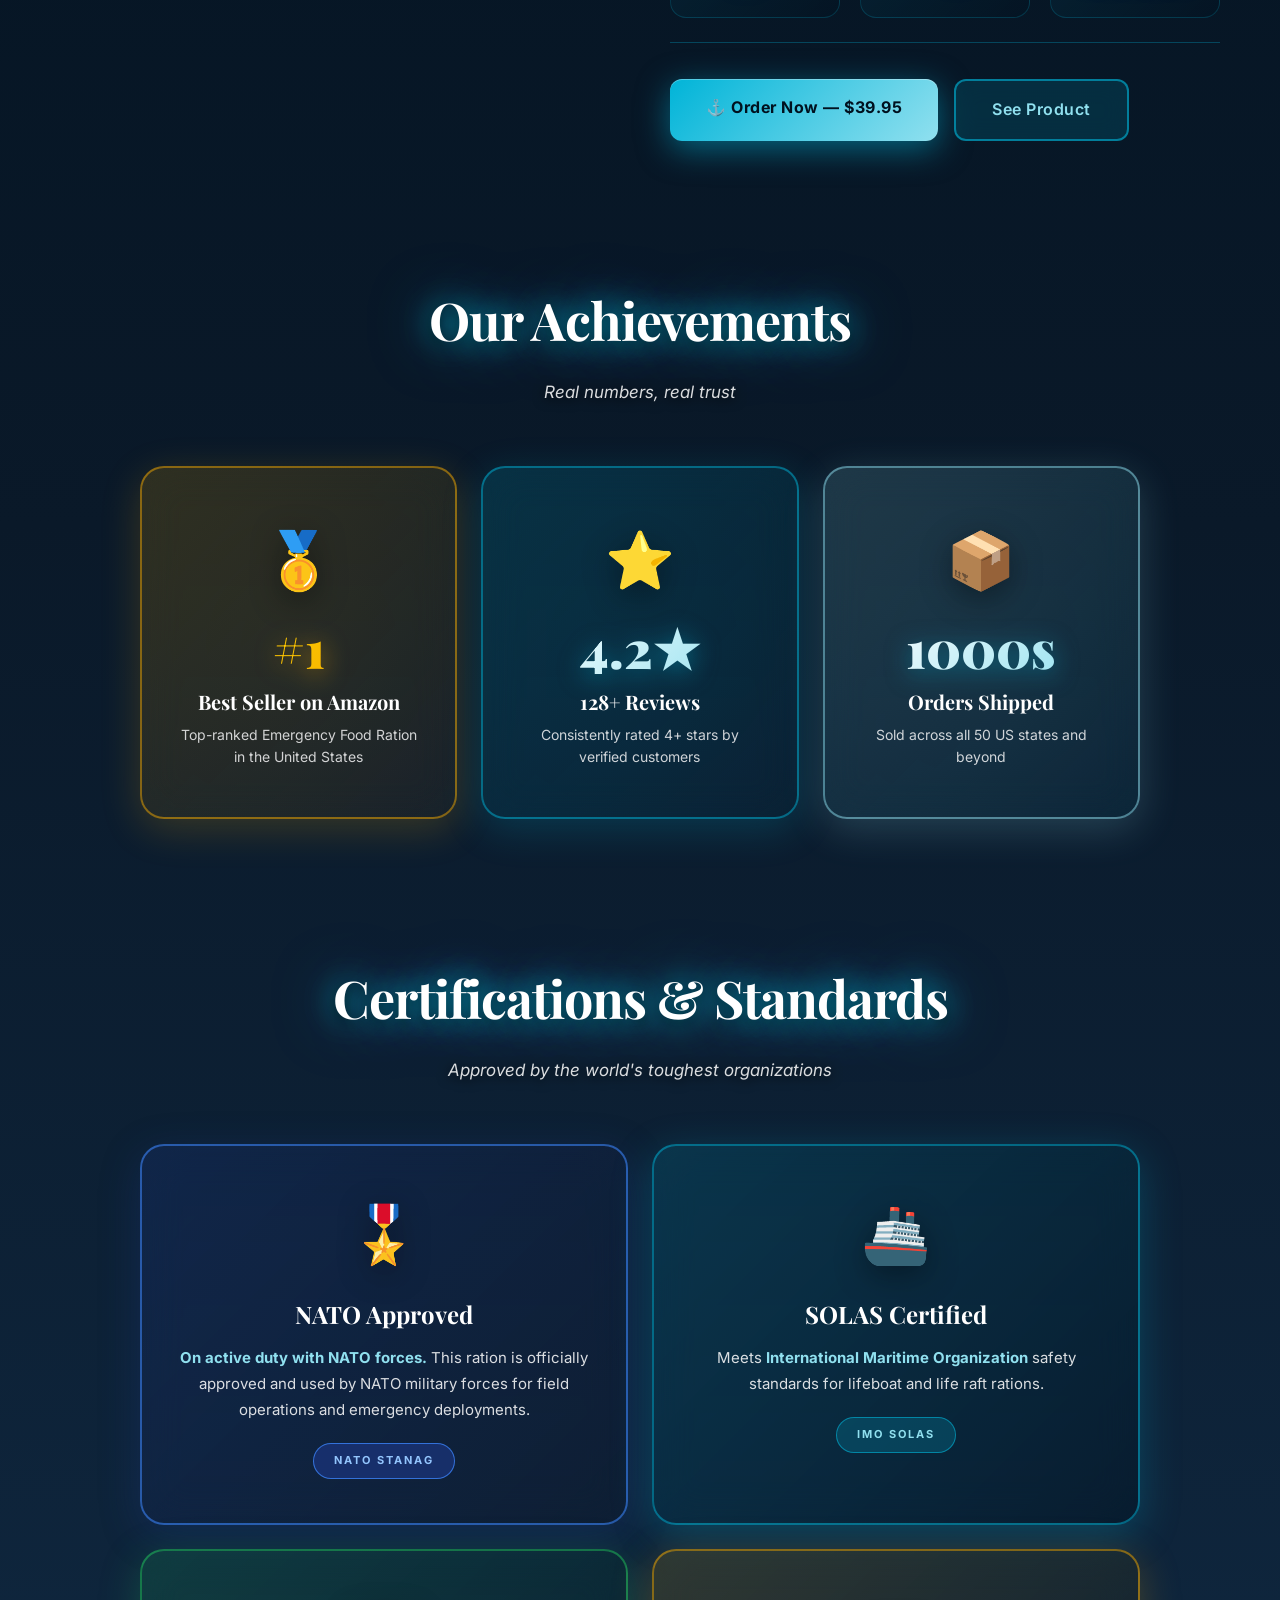
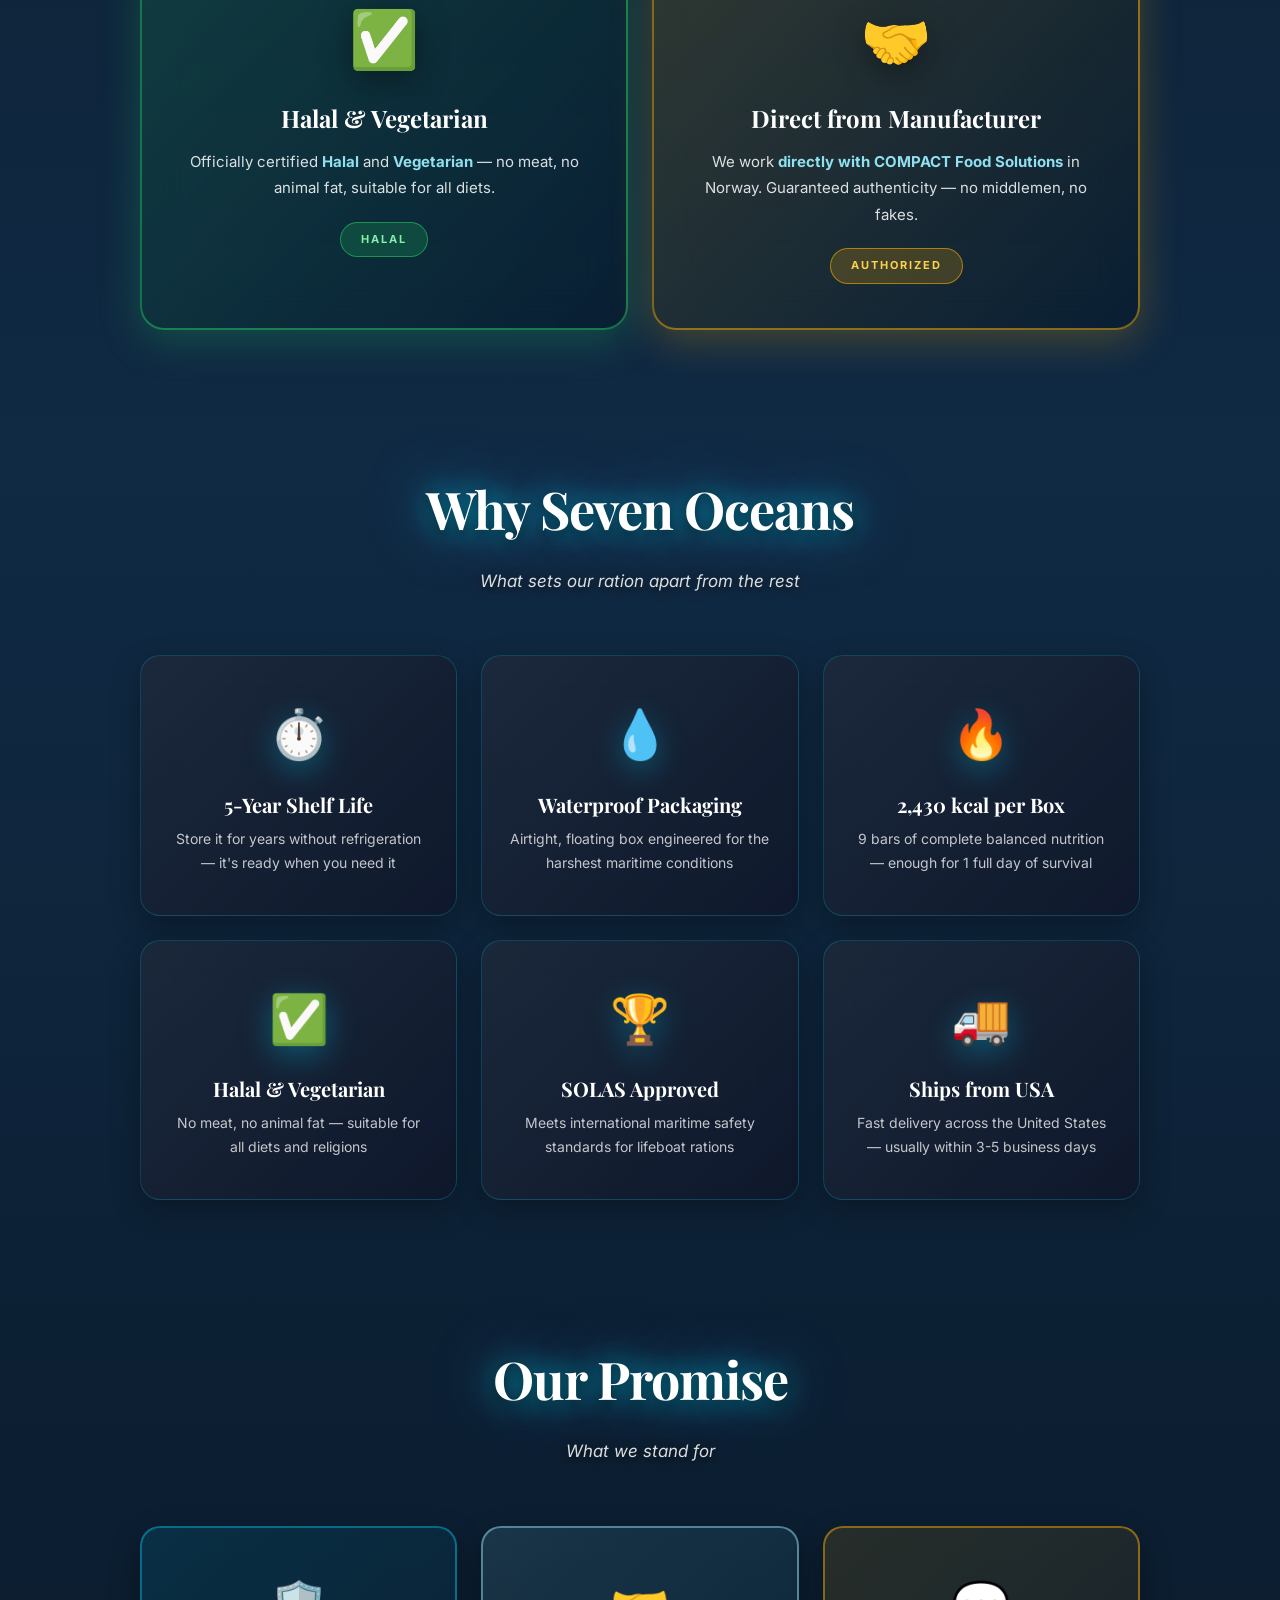
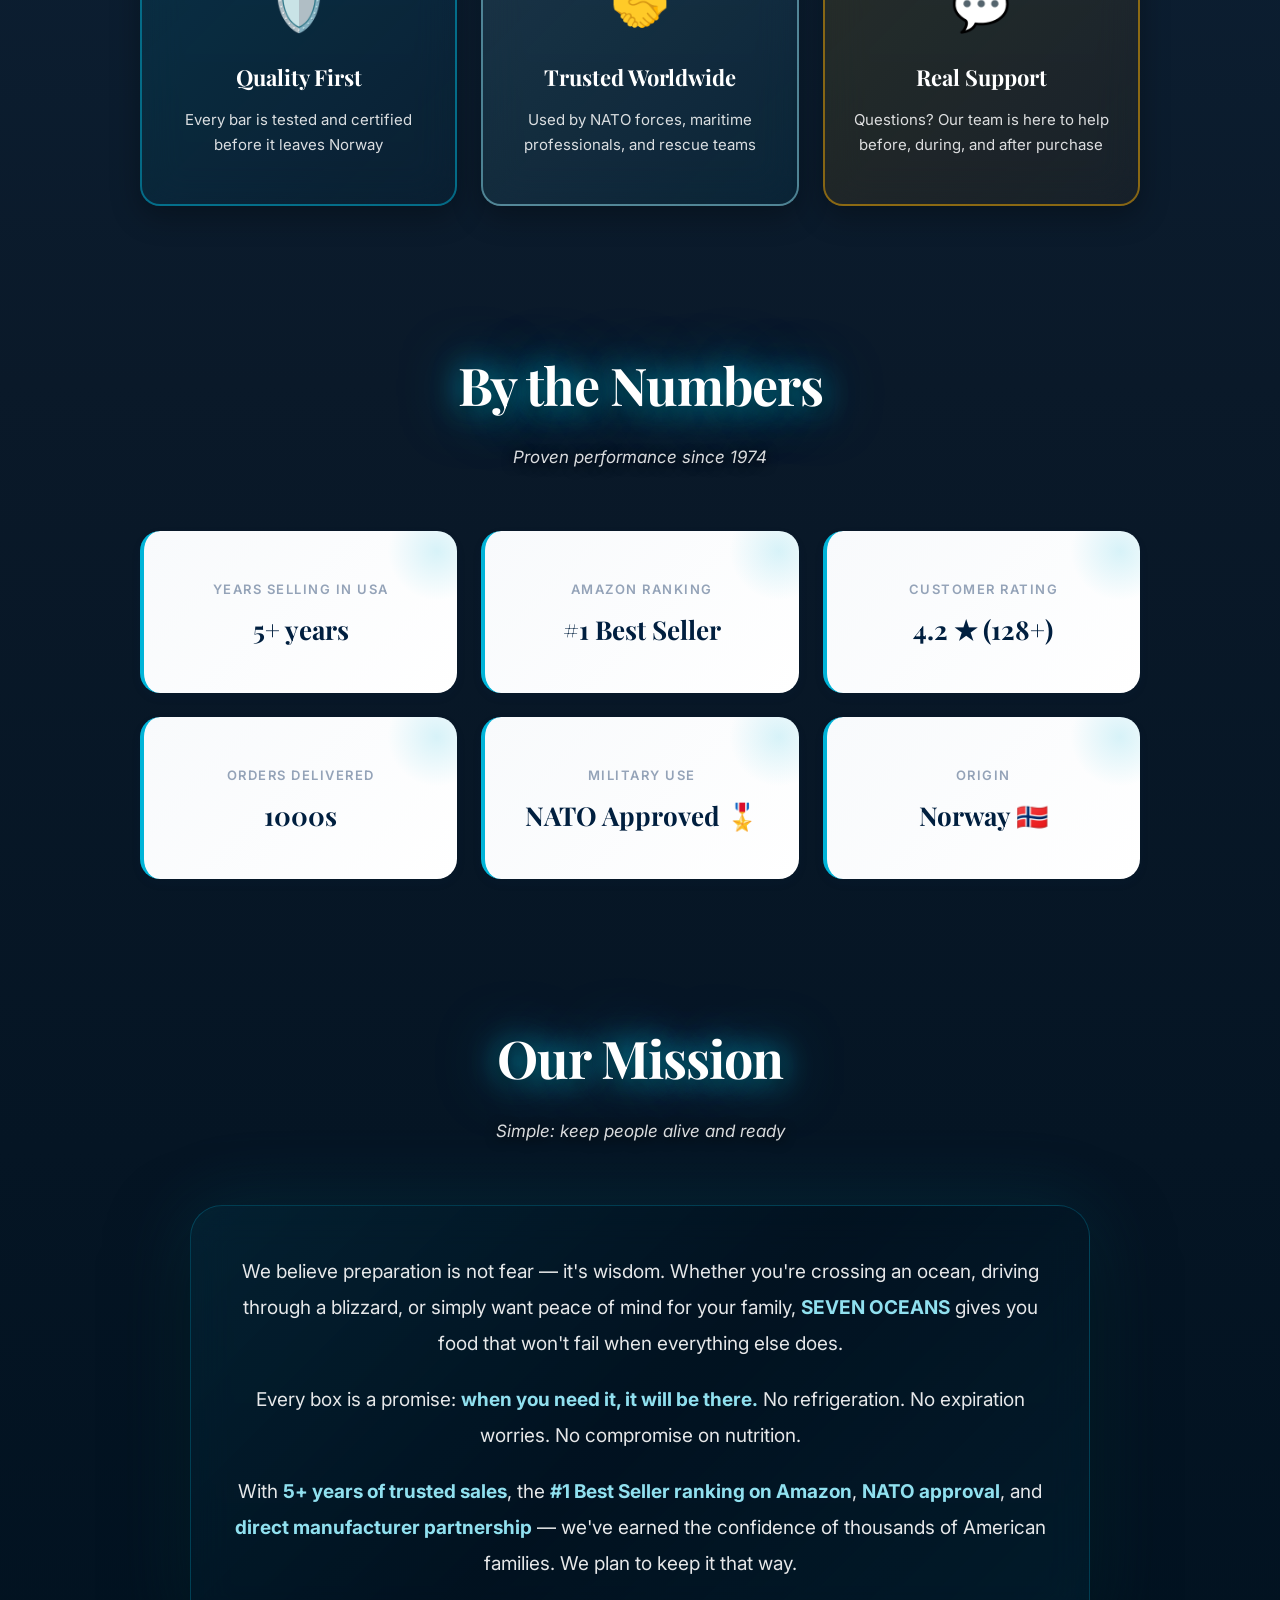
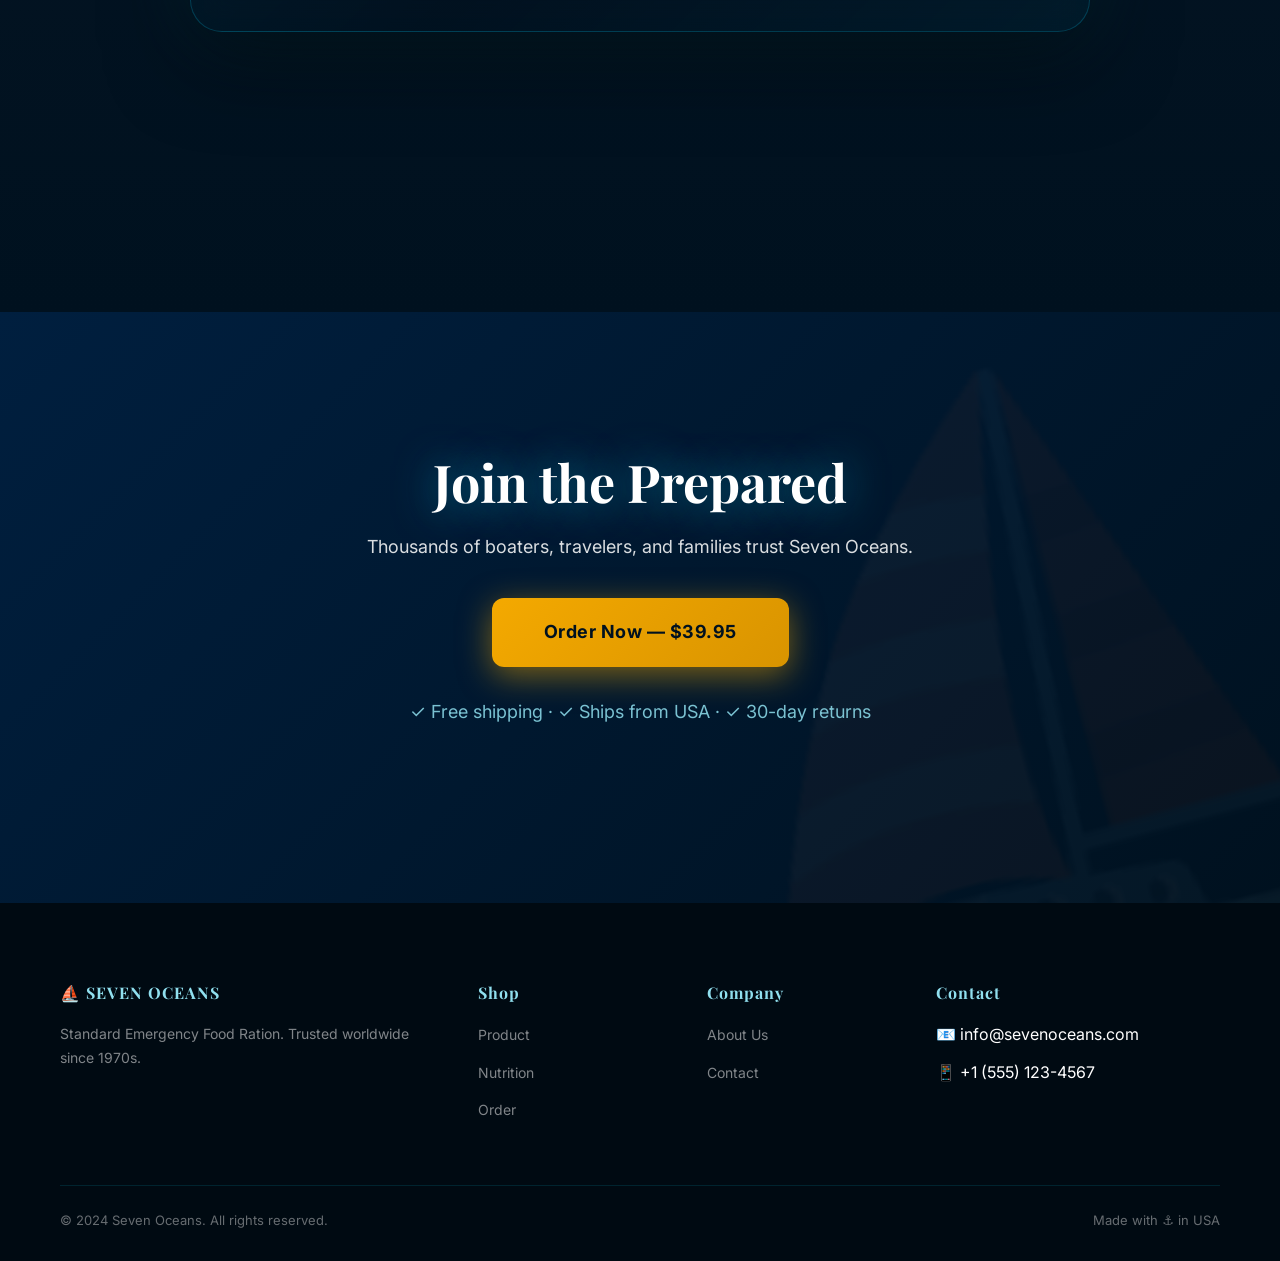
==== commit 6a27f578: "Update index.html" ====
--- a/index.html
+++ b/index.html
@@ -3,11 +3,12 @@
 <head>
   <meta charset="UTF-8">
   <meta name="viewport" content="width=device-width, initial-scale=1.0">
-  <title>Seven Oceans — Emergency Food Ration | Built for the Storm</title>
+  <title>About — Seven Oceans Emergency Food Ration</title>
   <link rel="preconnect" href="https://fonts.googleapis.com">
   <link rel="preconnect" href="https://fonts.gstatic.com" crossorigin>
   <link href="https://fonts.googleapis.com/css2?family=Playfair+Display:wght@600;700;900&family=Inter:wght@300;400;500;600;700&display=swap" rel="stylesheet">
   <link rel="stylesheet" href="style.css">
+  <link rel="stylesheet" href="pages.css">
 </head>
 <body>
 
@@ -19,158 +20,246 @@
       </a>
       <button class="menu-toggle" id="menuToggle">☰</button>
       <ul class="nav-menu" id="navMenu">
-        <li><a href="index.html" class="active">Home</a></li>
+        <li><a href="index.html">Home</a></li>
         <li><a href="product.html">Product</a></li>
         <li><a href="nutrition.html">Nutrition</a></li>
-        <li><a href="about.html">About</a></li>
+        <li><a href="about.html" class="active">About</a></li>
         <li><a href="contact.html" class="btn-nav">Order Now</a></li>
       </ul>
     </div>
   </nav>
 
-  <section class="hero">
-    
-    <div class="hero-content">
-      <div class="hero-badge">⚓ Shipping from Norway to USA</div>
-      
-      <h1 class="hero-title">
-        <span class="title-line1">SEVEN</span>
-        <span class="title-line2">OCEANS</span>
-      </h1>
-      
-      <div class="hero-divider"></div>
-      
-      <p class="hero-subtitle">Standard Emergency Food Ration</p>
-      
-      <p class="hero-desc">
-        When the storm hits and land is out of sight — <strong>you need food that lasts.</strong><br>
-        5 years of shelf life. 2,430 kcal per box. Waterproof, airtight, unstoppable.<br>
-        <em>Built for the moments when everything else fails.</em>
-      </p>
-
-      <div class="hero-stats">
-        <div class="stat">
-          <div class="stat-value">5<span>yrs</span></div>
-          <div class="stat-label">Shelf Life</div>
-        </div>
-        <div class="stat">
-          <div class="stat-value">2,430<span>kcal</span></div>
-          <div class="stat-label">Per Box</div>
-        </div>
-        <div class="stat">
-          <div class="stat-value">100<span>%</span></div>
-          <div class="stat-label">Waterproof</div>
-        </div>
-      </div>
-
-      <div class="hero-rating">
-        <span class="stars">⭐⭐⭐⭐⭐</span>
-        <span class="rating-text">4.2 · 128 reviews</span>
-      </div>
-
-      <div class="hero-price">
-        <span class="price">$39.95</span>
-        <span class="price-detail">500g · 9 bars · 17.6 oz</span>
-      </div>
-
-      <div class="hero-buttons">
-        <a href="contact.html" class="btn btn-primary">⚓ Order Now</a>
-        <a href="product.html" class="btn btn-secondary">Learn More</a>
-      </div>
-    </div>
-
-    <div class="hero-product">
-      <div class="product-card">
-        <img src="images/box-transparent.png" alt="Seven Oceans Emergency Food Ration">
-      </div>
+  <section class="page-hero">
+    <div class="page-hero-content">
+      <div class="hero-badge">⚓ Our Story</div>
+      <h1 class="page-title">Built for the <span>Brave</span></h1>
+      <p class="page-subtitle">Trusted by sailors, explorers, and families worldwide</p>
     </div>
   </section>
 
-  <section class="features">
+  <section class="page-content">
     <div class="container">
-      <h2 class="section-title">Built for the Storm</h2>
-      <p class="section-subtitle">Every detail engineered for survival</p>
-      <div class="features-grid">
-        <div class="feature-card">
-          <div class="feature-icon">⏱️</div>
-          <h3>5 Years Shelf Life</h3>
-          <p>Keep it. Forget it. Trust it. Ready when you need it most — no refrigeration required.</p>
-        </div>
-        <div class="feature-card">
-          <div class="feature-icon">🔥</div>
-          <h3>2,430 kcal</h3>
-          <p>10,175 kJ of balanced nutrition. 9 bars × 270 kcal each. Compact, powerful, reliable.</p>
-        </div>
-        <div class="feature-card">
-          <div class="feature-icon">💧</div>
-          <h3>Waterproof Box</h3>
-          <p>Air- and water-tight packaging. Perfect for boats, cars, backpacks, and emergency kits.</p>
-        </div>
-      </div>
-    </div>
-  </section>
-
-  <section class="gallery">
-    <div class="container">
-      <h2 class="section-title">Product Gallery</h2>
-      <p class="section-subtitle">See what's inside the box</p>
-      <div class="gallery-grid">
-        <div class="gallery-item large">
-          <img src="images/box-front.jpg" alt="Box Front">
-        </div>
-        <div class="gallery-item">
-          <img src="images/bars-white.jpg" alt="Bars">
-        </div>
-        <div class="gallery-item">
-          <img src="images/hand-holding.jpg" alt="Bar in hand">
-        </div>
-        <div class="gallery-item">
-          <img src="images/foil.jpg" alt="Foil packaging">
-        </div>
-        <div class="gallery-item">
-          <img src="images/nutrition.jpg" alt="Nutrition Facts">
-        </div>
-      </div>
-    </div>
-  </section>
-
-  <section class="specs">
-    <div class="container">
-      <h2 class="section-title">Quick Specs</h2>
-      <p class="section-subtitle">Everything you need to know</p>
-      <div class="specs-grid">
-        <div class="spec-item">
-          <div class="spec-label">Weight</div>
-          <div class="spec-value">500g / 17.6 oz</div>
-        </div>
-        <div class="spec-item">
-          <div class="spec-label">Calories</div>
-          <div class="spec-value">2,430 kcal total</div>
-        </div>
-        <div class="spec-item">
-          <div class="spec-label">Bars</div>
-          <div class="spec-value">9 × 55.6g</div>
-        </div>
-        <div class="spec-item">
-          <div class="spec-label">Shelf Life</div>
-          <div class="spec-value">5 years</div>
-        </div>
-        <div class="spec-item">
-          <div class="spec-label">Type</div>
-          <div class="spec-value">Halal, Vegetarian</div>
-        </div>
-        <div class="spec-item">
-          <div class="spec-label">Origin</div>
-          <div class="spec-value">Norway</div>
-        </div>
-      </div>
+
+      <!-- STORY SECTION -->
+      <div class="about-grid">
+        <div class="about-image">
+          <img src="images/hero-ship.jpg" alt="Seven Oceans Story">
+        </div>
+
+        <div class="about-info">
+          <div class="hero-badge">Our Story</div>
+          <h2>Born in Norway. Trusted Worldwide.</h2>
+
+          <p class="about-desc">
+            <strong>Since the 1970s, SEVEN OCEANS</strong> has been the standard emergency food ration for the Norwegian maritime industry — trusted by sailors, fishermen, and rescue teams navigating the world's roughest seas.<br><br>
+            Manufactured by <strong>COMPACT Food Solutions</strong> in Norway, every bar is engineered for survival: 5-year shelf life, waterproof packaging, and complete balanced nutrition. No refrigeration. No compromises.<br><br>
+            For over <strong>5 years</strong>, we've been bringing this proven Norwegian technology to customers across the United States — and we're proud to be the <strong>#1 Best Seller on Amazon</strong> in the Emergency Food category, with thousands of satisfied customers trusting us every year.<br><br>
+            We work <strong>directly with the manufacturer</strong> to guarantee authenticity, freshness, and full certification on every shipment. No middlemen. No fakes. Just genuine Norwegian survival food.
+          </p>
+
+          <div class="about-highlights">
+            <div class="highlight-item">
+              <div class="highlight-value">5+</div>
+              <div class="highlight-label">Years Selling</div>
+            </div>
+            <div class="highlight-item">
+              <div class="highlight-value">#1</div>
+              <div class="highlight-label">On Amazon</div>
+            </div>
+            <div class="highlight-item">
+              <div class="highlight-value">1000s</div>
+              <div class="highlight-label">Orders Shipped</div>
+            </div>
+          </div>
+
+          <div class="product-actions">
+            <a href="contact.html" class="btn btn-primary">⚓ Order Now — $39.95</a>
+            <a href="product.html" class="btn btn-secondary">See Product</a>
+          </div>
+        </div>
+      </div>
+
+      <!-- ACHIEVEMENTS -->
+      <div class="specs-section">
+        <h2 class="section-title">Our Achievements</h2>
+        <p class="section-subtitle">Real numbers, real trust</p>
+
+        <div class="achievements-grid">
+          <div class="achievement-card gold">
+            <div class="achievement-icon">🥇</div>
+            <div class="achievement-value">#1</div>
+            <h3>Best Seller on Amazon</h3>
+            <p>Top-ranked Emergency Food Ration in the United States</p>
+          </div>
+          <div class="achievement-card blue">
+            <div class="achievement-icon">⭐</div>
+            <div class="achievement-value">4.2★</div>
+            <h3>128+ Reviews</h3>
+            <p>Consistently rated 4+ stars by verified customers</p>
+          </div>
+          <div class="achievement-card cyan">
+            <div class="achievement-icon">📦</div>
+            <div class="achievement-value">1000s</div>
+            <h3>Orders Shipped</h3>
+            <p>Sold across all 50 US states and beyond</p>
+          </div>
+        </div>
+      </div>
+
+      <!-- CERTIFICATIONS & NATO -->
+      <div class="specs-section">
+        <h2 class="section-title">Certifications & Standards</h2>
+        <p class="section-subtitle">Approved by the world's toughest organizations</p>
+
+        <div class="cert-grid">
+          <div class="cert-card nato">
+            <div class="cert-icon">🎖️</div>
+            <h3>NATO Approved</h3>
+            <p><strong>On active duty with NATO forces.</strong> This ration is officially approved and used by NATO military forces for field operations and emergency deployments.</p>
+            <div class="cert-badge">NATO STANAG</div>
+          </div>
+          <div class="cert-card solas">
+            <div class="cert-icon">🚢</div>
+            <h3>SOLAS Certified</h3>
+            <p>Meets <strong>International Maritime Organization</strong> safety standards for lifeboat and life raft rations.</p>
+            <div class="cert-badge">IMO SOLAS</div>
+          </div>
+          <div class="cert-card halal">
+            <div class="cert-icon">✅</div>
+            <h3>Halal & Vegetarian</h3>
+            <p>Officially certified <strong>Halal</strong> and <strong>Vegetarian</strong> — no meat, no animal fat, suitable for all diets.</p>
+            <div class="cert-badge">HALAL</div>
+          </div>
+          <div class="cert-card direct">
+            <div class="cert-icon">🤝</div>
+            <h3>Direct from Manufacturer</h3>
+            <p>We work <strong>directly with COMPACT Food Solutions</strong> in Norway. Guaranteed authenticity — no middlemen, no fakes.</p>
+            <div class="cert-badge">AUTHORIZED</div>
+          </div>
+        </div>
+      </div>
+
+      <!-- WHY CHOOSE US -->
+      <div class="specs-section">
+        <h2 class="section-title">Why Seven Oceans</h2>
+        <p class="section-subtitle">What sets our ration apart from the rest</p>
+
+        <div class="ingredients-grid">
+          <div class="ingredient-card">
+            <div class="ingredient-icon">⏱️</div>
+            <h3>5-Year Shelf Life</h3>
+            <p>Store it for years without refrigeration — it's ready when you need it</p>
+          </div>
+          <div class="ingredient-card">
+            <div class="ingredient-icon">💧</div>
+            <h3>Waterproof Packaging</h3>
+            <p>Airtight, floating box engineered for the harshest maritime conditions</p>
+          </div>
+          <div class="ingredient-card">
+            <div class="ingredient-icon">🔥</div>
+            <h3>2,430 kcal per Box</h3>
+            <p>9 bars of complete balanced nutrition — enough for 1 full day of survival</p>
+          </div>
+          <div class="ingredient-card">
+            <div class="ingredient-icon">✅</div>
+            <h3>Halal & Vegetarian</h3>
+            <p>No meat, no animal fat — suitable for all diets and religions</p>
+          </div>
+          <div class="ingredient-card">
+            <div class="ingredient-icon">🏆</div>
+            <h3>SOLAS Approved</h3>
+            <p>Meets international maritime safety standards for lifeboat rations</p>
+          </div>
+          <div class="ingredient-card">
+            <div class="ingredient-icon">🚚</div>
+            <h3>Ships from USA</h3>
+            <p>Fast delivery across the United States — usually within 3-5 business days</p>
+          </div>
+        </div>
+      </div>
+
+      <!-- VALUES / MISSION -->
+      <div class="specs-section">
+        <h2 class="section-title">Our Promise</h2>
+        <p class="section-subtitle">What we stand for</p>
+
+        <div class="info-grid">
+          <div class="info-card good">
+            <div class="info-icon">🛡️</div>
+            <h3>Quality First</h3>
+            <p>Every bar is tested and certified before it leaves Norway</p>
+          </div>
+          <div class="info-card storage">
+            <div class="info-icon">🤝</div>
+            <h3>Trusted Worldwide</h3>
+            <p>Used by NATO forces, maritime professionals, and rescue teams</p>
+          </div>
+          <div class="info-card warning">
+            <div class="info-icon">💬</div>
+            <h3>Real Support</h3>
+            <p>Questions? Our team is here to help before, during, and after purchase</p>
+          </div>
+        </div>
+      </div>
+
+      <!-- STATS SECTION -->
+      <div class="specs-section">
+        <h2 class="section-title">By the Numbers</h2>
+        <p class="section-subtitle">Proven performance since 1974</p>
+
+        <div class="specs-grid">
+          <div class="spec-item">
+            <div class="spec-label">Years Selling in USA</div>
+            <div class="spec-value">5+ years</div>
+          </div>
+          <div class="spec-item">
+            <div class="spec-label">Amazon Ranking</div>
+            <div class="spec-value">#1 Best Seller</div>
+          </div>
+          <div class="spec-item">
+            <div class="spec-label">Customer Rating</div>
+            <div class="spec-value">4.2 ★ (128+)</div>
+          </div>
+          <div class="spec-item">
+            <div class="spec-label">Orders Delivered</div>
+            <div class="spec-value">1000s</div>
+          </div>
+          <div class="spec-item">
+            <div class="spec-label">Military Use</div>
+            <div class="spec-value">NATO Approved 🎖️</div>
+          </div>
+          <div class="spec-item">
+            <div class="spec-label">Origin</div>
+            <div class="spec-value">Norway 🇳🇴</div>
+          </div>
+        </div>
+      </div>
+
+      <!-- MISSION -->
+      <div class="specs-section">
+        <h2 class="section-title">Our Mission</h2>
+        <p class="section-subtitle">Simple: keep people alive and ready</p>
+
+        <div class="about-mission">
+          <p>
+            We believe preparation is not fear — it's wisdom. Whether you're crossing an ocean, driving through a blizzard, or simply want peace of mind for your family, <strong>SEVEN OCEANS</strong> gives you food that won't fail when everything else does.
+          </p>
+          <p>
+            Every box is a promise: <strong>when you need it, it will be there.</strong> No refrigeration. No expiration worries. No compromise on nutrition.
+          </p>
+          <p>
+            With <strong>5+ years of trusted sales</strong>, the <strong>#1 Best Seller ranking on Amazon</strong>, <strong>NATO approval</strong>, and <strong>direct manufacturer partnership</strong> — we've earned the confidence of thousands of American families. We plan to keep it that way.
+          </p>
+        </div>
+      </div>
+
     </div>
   </section>
 
   <section class="cta">
     <div class="container">
-      <h2>Ready When You Are</h2>
-      <p>Join thousands of boaters, travelers, and families who trust Seven Oceans.</p>
+      <h2>Join the Prepared</h2>
+      <p>Thousands of boaters, travelers, and families trust Seven Oceans.</p>
       <div class="cta-buttons">
         <a href="contact.html" class="btn btn-primary btn-large">Order Now — $39.95</a>
       </div>
--- a/style.css
+++ b/style.css
@@ -323,20 +323,6 @@
   position: relative;
   overflow: hidden;
 }
-.btn::before {
-  content: '';
-  position: absolute;
-  top: 50%; left: 50%;
-  width: 0; height: 0;
-  border-radius: 50%;
-  background: rgba(255,255,255,0.3);
-  transform: translate(-50%, -50%);
-  transition: width 0.6s, height 0.6s;
-}
-.btn:hover::before {
-  width: 400px;
-  height: 400px;
-}
 .btn-primary {
   background: linear-gradient(135deg, var(--blue), var(--blue-light));
   color: var(--navy-deep); font-weight: 700;
@@ -359,44 +345,68 @@
 }
 .btn-large { padding: 20px 52px; font-size: 18px; }
 
-/* ===== FEATURES (with wave top) ===== */
+/* ============================================ */
+/* ===== SECTION TITLES — СВІТЛІ + GLOW ===== */
+/* ============================================ */
+
+.section-title {
+  font-family: 'Playfair Display', serif;
+  font-size: 52px;
+  text-align: center;
+  margin-bottom: 20px;
+  font-weight: 700;
+  letter-spacing: -1px;
+  color: #ffffff;
+  text-shadow: 
+    0 0 20px rgba(255, 255, 255, 0.9),
+    0 0 40px rgba(144, 224, 239, 0.8),
+    0 0 80px rgba(0, 180, 216, 0.6),
+    0 4px 12px rgba(0, 0, 0, 0.9);
+  position: relative;
+  z-index: 10;
+  padding: 8px 24px;
+}
+
+.section-subtitle {
+  text-align: center;
+  font-size: 17px;
+  margin-bottom: 60px;
+  font-style: italic;
+  position: relative;
+  z-index: 10;
+  color: rgba(255, 255, 255, 0.9);
+  text-shadow: 
+    0 2px 10px rgba(0, 0, 0, 0.95),
+    0 0 20px rgba(0, 0, 0, 0.7);
+}
+
+/* Центрування */
+.features .container,
+.gallery .container,
+.specs .container {
+  text-align: center;
+}
+
+/* ===== FEATURES ===== */
 .features {
   position: relative;
   padding: 140px 0 120px;
-  background: linear-gradient(180deg, #0a1929 0%, #1a3a5c 8%, #d5e8f0 25%, #f8fafc 50%, #ffffff 100%);
+  background: linear-gradient(180deg, 
+    #00111f 0%, 
+    #0a1929 30%,
+    #1a3a5c 70%,
+    #102a44 100%
+  );
   z-index: 2;
   margin-top: -1px;
 }
 
-/* Wave at top of features */
-.features::before {
-  content: '';
-  position: absolute;
-  top: -80px;
-  left: 0;
-  width: 100%;
-  height: 80px;
-  background-image: url("data:image/svg+xml,%3Csvg xmlns='http://www.w3.org/2000/svg' viewBox='0 0 1200 120' preserveAspectRatio='none'%3E%3Cpath d='M321.39,56.44c58-10.79,114.16-30.13,172-41.86,82.39-16.72,168.19-17.73,250.45-.39C823.78,31,906.67,72,985.66,92.83c70.05,18.48,146.53,26.09,214.34,3V120H0V27.35A600.21,600.21,0,0,0,321.39,56.44Z' fill='%230a1929'%3E%3C/path%3E%3C/svg%3E");
-  background-size: 100% 100%;
-  background-repeat: no-repeat;
-  z-index: 1;
-}
-
-.section-title {
-  font-family: 'Playfair Display', serif;
-  font-size: 48px; text-align: center;
-  color: var(--navy); margin-bottom: 16px;
-  font-weight: 700; letter-spacing: -1px;
-}
-.section-subtitle {
-  text-align: center; font-size: 17px;
-  color: var(--gray); margin-bottom: 60px;
-  font-style: italic;
-}
 .features-grid {
   display: grid;
   grid-template-columns: repeat(auto-fit, minmax(280px, 1fr));
   gap: 30px;
+  position: relative;
+  z-index: 5;
 }
 .feature-card {
   padding: 44px 32px; background: var(--white);
@@ -436,35 +446,28 @@
 }
 .feature-card p { color: var(--gray); font-size: 15px; line-height: 1.7; }
 
-/* ===== GALLERY (with wave top) ===== */
+/* ===== GALLERY ===== */
 .gallery {
   padding: 140px 0 120px;
-  background: var(--navy-deep);
+  background: linear-gradient(180deg,
+    #102a44 0%,
+    #0a1929 20%,
+    #001f3f 50%,
+    #0a1929 80%,
+    #00111f 100%
+  );
   position: relative;
   overflow: hidden;
   margin-top: -1px;
 }
 
-/* Wave at top of gallery */
-.gallery::before {
-  content: '';
-  position: absolute;
-  top: -80px;
-  left: 0;
-  width: 100%;
-  height: 80px;
-  background-image: url("data:image/svg+xml,%3Csvg xmlns='http://www.w3.org/2000/svg' viewBox='0 0 1200 120' preserveAspectRatio='none'%3E%3Cpath d='M321.39,56.44c58-10.79,114.16-30.13,172-41.86,82.39-16.72,168.19-17.73,250.45-.39C823.78,31,906.67,72,985.66,92.83c70.05,18.48,146.53,26.09,214.34,3V120H0V27.35A600.21,600.21,0,0,0,321.39,56.44Z' fill='%23ffffff'%3E%3C/path%3E%3C/svg%3E");
-  background-size: 100% 100%;
-  background-repeat: no-repeat;
-  z-index: 1;
-}
-
-.gallery .container { position: relative; z-index: 2; }
-.gallery .section-title { color: var(--white); }
-.gallery .section-subtitle { color: rgba(255,255,255,0.5); }
+.gallery .container { position: relative; z-index: 5; }
+
 .gallery-grid {
   display: grid; grid-template-columns: repeat(4, 1fr);
   grid-auto-rows: 220px; gap: 16px;
+  position: relative;
+  z-index: 5;
 }
 .gallery-item {
   overflow: hidden; border-radius: 16px;
@@ -496,26 +499,17 @@
 }
 .gallery-item:hover img { transform: scale(1.08); }
 
-/* ===== SPECS (3 columns, with wave top) ===== */
+/* ===== SPECS ===== */
 .specs {
   position: relative;
   padding: 140px 0 120px;
-  background: linear-gradient(180deg, #00111f 0%, #0a1929 20%, #f8fafc 60%, #ffffff 100%);
+  background: linear-gradient(180deg,
+    #00111f 0%,
+    #0a1929 30%,
+    #102a44 70%,
+    #001f3f 100%
+  );
   margin-top: -1px;
-}
-
-/* Wave at top of specs */
-.specs::before {
-  content: '';
-  position: absolute;
-  top: -80px;
-  left: 0;
-  width: 100%;
-  height: 80px;
-  background-image: url("data:image/svg+xml,%3Csvg xmlns='http://www.w3.org/2000/svg' viewBox='0 0 1200 120' preserveAspectRatio='none'%3E%3Cpath d='M321.39,56.44c58-10.79,114.16-30.13,172-41.86,82.39-16.72,168.19-17.73,250.45-.39C823.78,31,906.67,72,985.66,92.83c70.05,18.48,146.53,26.09,214.34,3V120H0V27.35A600.21,600.21,0,0,0,321.39,56.44Z' fill='%2300111f'%3E%3C/path%3E%3C/svg%3E");
-  background-size: 100% 100%;
-  background-repeat: no-repeat;
-  z-index: 1;
 }
 
 .specs-grid {
@@ -524,6 +518,8 @@
   gap: 24px;
   max-width: 1000px;
   margin: 0 auto;
+  position: relative;
+  z-index: 5;
 }
 .spec-item {
   padding: 48px 32px;
@@ -597,8 +593,9 @@
   font-family: 'Playfair Display', serif;
   font-size: 52px; margin-bottom: 20px;
   color: var(--white);
-}
-.cta p { font-size: 18px; opacity: 0.8; margin-bottom: 36px; }
+  text-shadow: 0 0 40px rgba(0, 180, 216, 0.6);
+}
+.cta p { font-size: 18px; opacity: 0.85; margin-bottom: 36px; }
 .cta-buttons { margin-bottom: 24px; }
 .cta .btn-primary {
   background: linear-gradient(135deg, var(--gold), #d99400);
@@ -649,6 +646,7 @@
 
 @media (max-width: 968px) {
   .specs-grid { grid-template-columns: repeat(2, 1fr); }
+  .section-title { font-size: 40px; }
 }
 
 @media (max-width: 768px) {
@@ -662,7 +660,7 @@
     backdrop-filter: blur(20px);
   }
   .nav-menu.active { display: flex; }
-  .section-title { font-size: 32px; }
+  .section-title { font-size: 32px; padding: 6px 16px; }
   .hero-title { font-size: 56px; letter-spacing: -2px; }
   .hero-subtitle { font-size: 19px; }
   .price { font-size: 44px; }
--- a/pages.css
+++ b/pages.css
@@ -0,0 +1,1003 @@
+/* ============================================= */
+/* ===== STYLES FOR INNER PAGES ===== */
+/* ============================================= */
+
+/* ===== PAGE HERO ===== */
+.page-hero {
+  position: relative;
+  min-height: 50vh;
+  display: flex;
+  align-items: center;
+  justify-content: center;
+  text-align: center;
+  padding: 200px 20px 80px;
+  overflow: hidden;
+  background: linear-gradient(135deg, #00111f 0%, #0a1929 50%, #001f3f 100%);
+  z-index: 2;
+}
+.page-hero::before {
+  content: '';
+  position: absolute;
+  top: 30%; left: 20%;
+  width: 400px; height: 400px;
+  background: radial-gradient(circle, rgba(0, 180, 216, 0.15) 0%, transparent 70%);
+  border-radius: 50%;
+  filter: blur(80px);
+  animation: floatGlow 8s ease-in-out infinite;
+}
+.page-hero::after {
+  content: '';
+  position: absolute;
+  bottom: 20%; right: 15%;
+  width: 500px; height: 500px;
+  background: radial-gradient(circle, rgba(244, 169, 0, 0.08) 0%, transparent 70%);
+  border-radius: 50%;
+  filter: blur(80px);
+  animation: floatGlow 10s ease-in-out infinite reverse;
+}
+@keyframes floatGlow {
+  0%, 100% { transform: translate(0, 0) scale(1); }
+  50% { transform: translate(30px, -20px) scale(1.1); }
+}
+.page-hero-content {
+  position: relative;
+  z-index: 3;
+  max-width: 900px;
+  margin: 0 auto;
+  animation: fadeInUp 1.2s ease;
+}
+@keyframes fadeInUp {
+  from { opacity: 0; transform: translateY(40px); }
+  to { opacity: 1; transform: translateY(0); }
+}
+.page-title {
+  font-family: 'Playfair Display', serif;
+  font-size: 72px;
+  font-weight: 900;
+  line-height: 1.1;
+  letter-spacing: -2px;
+  margin: 24px 0;
+  color: var(--white);
+  text-shadow: 0 0 60px rgba(0, 180, 216, 0.5), 0 6px 30px rgba(0, 0, 0, 0.9);
+}
+.page-title span {
+  background: linear-gradient(135deg, var(--blue-light), var(--blue));
+  -webkit-background-clip: text;
+  -webkit-text-fill-color: transparent;
+  background-clip: text;
+}
+.page-subtitle {
+  font-size: 20px;
+  color: var(--blue-light);
+  font-style: italic;
+  font-family: 'Playfair Display', serif;
+  margin-top: 16px;
+  text-shadow: 0 2px 20px rgba(0, 0, 0, 0.9);
+}
+
+/* ===== PAGE CONTENT ===== */
+.page-content {
+  position: relative;
+  padding: 120px 0 140px;
+  background: linear-gradient(180deg, #00111f 0%, #0a1929 25%, #102a44 50%, #0a1929 75%, #00111f 100%);
+  z-index: 2;
+  margin-top: -1px;
+}
+
+/* ===== PRODUCT DETAIL GRID (product.html) ===== */
+.product-detail-grid {
+  display: grid;
+  grid-template-columns: 1fr 1fr;
+  gap: 60px;
+  align-items: center;
+  margin-bottom: 140px;
+}
+.product-detail-image {
+  position: relative;
+  display: flex;
+  justify-content: center;
+  align-items: center;
+  padding: 48px 40px;
+  background: linear-gradient(135deg, rgba(0, 180, 216, 0.06) 0%, rgba(0, 17, 31, 0.4) 50%, rgba(0, 180, 216, 0.04) 100%);
+  border-radius: 32px;
+  backdrop-filter: blur(20px);
+  box-shadow: 0 30px 80px rgba(0, 0, 0, 0.5), 0 0 120px rgba(0, 180, 216, 0.2), inset 0 1px 0 rgba(255, 255, 255, 0.08);
+  overflow: hidden;
+}
+.product-detail-image::before {
+  content: '';
+  position: absolute;
+  inset: 0;
+  border-radius: 32px;
+  padding: 2px;
+  background: linear-gradient(135deg, rgba(0, 180, 216, 1), rgba(144, 224, 239, 0.3), rgba(244, 169, 0, 0.8), rgba(0, 180, 216, 1));
+  -webkit-mask: linear-gradient(#fff 0 0) content-box, linear-gradient(#fff 0 0);
+  -webkit-mask-composite: xor;
+  mask-composite: exclude;
+  animation: borderRotate 4s linear infinite;
+  pointer-events: none;
+  z-index: 1;
+}
+.product-detail-image::after {
+  content: '';
+  position: absolute;
+  inset: 0;
+  border-radius: 32px;
+  pointer-events: none;
+  background-image: 
+    radial-gradient(circle 8px at 0% 0%, rgba(0, 180, 216, 1), transparent 60%),
+    radial-gradient(circle 8px at 100% 0%, rgba(0, 180, 216, 1), transparent 60%),
+    radial-gradient(circle 8px at 0% 100%, rgba(0, 180, 216, 1), transparent 60%),
+    radial-gradient(circle 8px at 100% 100%, rgba(0, 180, 216, 1), transparent 60%);
+  z-index: 2;
+  animation: cornerPulse 3s ease-in-out infinite;
+}
+@keyframes cornerPulse {
+  0%, 100% { opacity: 0.7; }
+  50% { opacity: 1; }
+}
+@keyframes borderRotate {
+  0% { background-position: 0% 0%; }
+  100% { background-position: 200% 200%; }
+}
+.product-detail-image img {
+  width: 100%;
+  max-width: 520px;
+  height: auto;
+  display: block;
+  background: transparent;
+  position: relative;
+  z-index: 3;
+  filter: drop-shadow(0 20px 40px rgba(0, 0, 0, 0.6)) drop-shadow(0 0 40px rgba(0, 180, 216, 0.2));
+}
+.product-detail-info h2 {
+  font-family: 'Playfair Display', serif;
+  font-size: 42px;
+  color: var(--white);
+  margin: 20px 0 16px;
+  line-height: 1.1;
+  letter-spacing: -1px;
+  text-shadow: 0 4px 20px rgba(0, 0, 0, 0.7);
+}
+.product-detail-info .hero-badge {
+  display: inline-block;
+  padding: 8px 20px;
+  background: rgba(0, 180, 216, 0.15);
+  color: var(--blue-light);
+  border: 1px solid rgba(0, 180, 216, 0.4);
+  border-radius: 40px;
+  font-size: 12px;
+  font-weight: 700;
+  letter-spacing: 2px;
+  text-transform: uppercase;
+  backdrop-filter: blur(8px);
+}
+.product-price {
+  font-family: 'Playfair Display', serif;
+  font-size: 48px;
+  color: var(--blue-light);
+  font-weight: 700;
+  margin-bottom: 24px;
+  text-shadow: 0 0 30px rgba(0, 180, 216, 0.5);
+}
+.product-price span {
+  font-size: 16px;
+  color: rgba(255, 255, 255, 0.6);
+  font-family: 'Inter', sans-serif;
+  font-weight: 400;
+  margin-left: 8px;
+}
+.product-desc {
+  font-size: 17px;
+  color: rgba(255, 255, 255, 0.85);
+  line-height: 1.8;
+  margin-bottom: 32px;
+}
+.product-features {
+  list-style: none;
+  padding: 0;
+  margin-bottom: 36px;
+}
+.product-features li {
+  padding: 12px 0;
+  font-size: 16px;
+  color: rgba(255, 255, 255, 0.85);
+  border-bottom: 1px solid rgba(0, 180, 216, 0.15);
+}
+.product-actions {
+  display: flex;
+  gap: 16px;
+  flex-wrap: wrap;
+}
+.product-actions .btn-secondary {
+  background: rgba(0, 180, 216, 0.15);
+  color: var(--blue-light);
+  border: 2px solid rgba(0, 180, 216, 0.6);
+  backdrop-filter: blur(12px);
+  font-weight: 600;
+}
+.product-actions .btn-secondary:hover {
+  background: rgba(0, 180, 216, 0.3);
+  border-color: var(--blue-light);
+  color: var(--white);
+  transform: translateY(-3px);
+}
+
+/* ============================================= */
+/* ===== NUTRITION PAGE STYLES ===== */
+/* ============================================= */
+
+.nutrition-grid {
+  display: grid;
+  grid-template-columns: 1fr 1fr;
+  gap: 60px;
+  align-items: center;
+  margin-bottom: 140px;
+}
+.nutrition-image {
+  position: relative;
+  display: flex;
+  justify-content: center;
+  align-items: center;
+  padding: 48px 40px;
+  background: linear-gradient(135deg, rgba(0, 180, 216, 0.06) 0%, rgba(0, 17, 31, 0.4) 50%, rgba(0, 180, 216, 0.04) 100%);
+  border-radius: 32px;
+  backdrop-filter: blur(20px);
+  box-shadow: 0 30px 80px rgba(0, 0, 0, 0.5), 0 0 120px rgba(0, 180, 216, 0.2), inset 0 1px 0 rgba(255, 255, 255, 0.08);
+  overflow: hidden;
+}
+.nutrition-image::before {
+  content: '';
+  position: absolute;
+  inset: 0;
+  border-radius: 32px;
+  padding: 2px;
+  background: linear-gradient(135deg, rgba(0, 180, 216, 1), rgba(144, 224, 239, 0.3), rgba(244, 169, 0, 0.8), rgba(0, 180, 216, 1));
+  -webkit-mask: linear-gradient(#fff 0 0) content-box, linear-gradient(#fff 0 0);
+  -webkit-mask-composite: xor;
+  mask-composite: exclude;
+  animation: borderRotate 4s linear infinite;
+  pointer-events: none;
+  z-index: 1;
+}
+.nutrition-image::after {
+  content: '';
+  position: absolute;
+  inset: 0;
+  border-radius: 32px;
+  pointer-events: none;
+  background-image: 
+    radial-gradient(circle 8px at 0% 0%, rgba(0, 180, 216, 1), transparent 60%),
+    radial-gradient(circle 8px at 100% 0%, rgba(0, 180, 216, 1), transparent 60%),
+    radial-gradient(circle 8px at 0% 100%, rgba(0, 180, 216, 1), transparent 60%),
+    radial-gradient(circle 8px at 100% 100%, rgba(0, 180, 216, 1), transparent 60%);
+  z-index: 2;
+  animation: cornerPulse 3s ease-in-out infinite;
+}
+.nutrition-image img {
+  width: 100%;
+  max-width: 450px;
+  height: auto;
+  display: block;
+  position: relative;
+  z-index: 3;
+  filter: drop-shadow(0 20px 40px rgba(0, 0, 0, 0.6));
+}
+.nutrition-info h2 {
+  font-family: 'Playfair Display', serif;
+  font-size: 42px;
+  color: var(--white);
+  margin: 20px 0 20px;
+  line-height: 1.1;
+  text-shadow: 0 4px 20px rgba(0, 0, 0, 0.7);
+}
+.nutrition-info .hero-badge {
+  display: inline-block;
+  padding: 8px 20px;
+  background: rgba(0, 180, 216, 0.15);
+  color: var(--blue-light);
+  border: 1px solid rgba(0, 180, 216, 0.4);
+  border-radius: 40px;
+  font-size: 12px;
+  font-weight: 700;
+  letter-spacing: 2px;
+  text-transform: uppercase;
+  backdrop-filter: blur(8px);
+}
+.nutrition-desc {
+  font-size: 17px;
+  color: rgba(255, 255, 255, 0.9);
+  line-height: 1.8;
+  margin-bottom: 32px;
+}
+.nutrition-highlights {
+  display: grid;
+  grid-template-columns: repeat(3, 1fr);
+  gap: 20px;
+  margin-bottom: 36px;
+  padding: 24px 0;
+  border-top: 1px solid rgba(0, 180, 216, 0.3);
+  border-bottom: 1px solid rgba(0, 180, 216, 0.3);
+}
+.highlight-item {
+  text-align: center;
+  padding: 16px 12px;
+  background: linear-gradient(135deg, rgba(0, 180, 216, 0.08), rgba(0, 17, 31, 0.3));
+  border-radius: 16px;
+  border: 1px solid rgba(0, 180, 216, 0.2);
+  transition: all 0.3s ease;
+}
+.highlight-item:hover {
+  transform: translateY(-4px);
+  border-color: rgba(0, 180, 216, 0.6);
+  box-shadow: 0 12px 24px rgba(0, 180, 216, 0.2);
+}
+.highlight-value {
+  font-family: 'Playfair Display', serif;
+  font-size: 36px;
+  font-weight: 700;
+  color: var(--blue-light);
+  text-shadow: 0 0 30px rgba(0, 180, 216, 0.6);
+  line-height: 1;
+}
+.highlight-label {
+  font-size: 11px;
+  color: rgba(255, 255, 255, 0.7);
+  text-transform: uppercase;
+  letter-spacing: 1.5px;
+  margin-top: 8px;
+  font-weight: 600;
+}
+
+/* ===== SECTION ===== */
+.specs-section {
+  margin-bottom: 140px;
+  position: relative;
+}
+.specs-section .section-title {
+  color: var(--white);
+  text-shadow: 
+    0 0 30px rgba(0, 180, 216, 0.9),
+    0 0 60px rgba(0, 180, 216, 0.6),
+    0 4px 12px rgba(0, 0, 0, 0.9);
+}
+.specs-section .section-subtitle {
+  color: rgba(255, 255, 255, 0.85);
+  text-shadow: 0 2px 12px rgba(0, 0, 0, 0.9);
+}
+
+/* ===== NUTRITION TABLE ===== */
+.nutrition-table {
+  max-width: 800px;
+  margin: 0 auto;
+  background: linear-gradient(135deg, rgba(30, 41, 59, 0.85), rgba(15, 23, 42, 0.9));
+  border-radius: 24px;
+  padding: 24px 32px;
+  backdrop-filter: blur(20px);
+  box-shadow: 
+    0 20px 60px rgba(0, 0, 0, 0.5),
+    0 0 60px rgba(0, 180, 216, 0.15),
+    inset 0 1px 0 rgba(255, 255, 255, 0.05);
+  border: 1px solid rgba(0, 180, 216, 0.25);
+}
+.nutrition-row {
+  display: grid;
+  grid-template-columns: 2fr 1fr 1fr;
+  gap: 16px;
+  padding: 16px 0;
+  border-bottom: 1px solid rgba(0, 180, 216, 0.1);
+  transition: all 0.2s ease;
+  align-items: center;
+}
+.nutrition-row:last-child {
+  border-bottom: none;
+}
+.nutrition-row.header {
+  border-bottom: 2px solid rgba(0, 180, 216, 0.4);
+  padding-bottom: 16px;
+  margin-bottom: 8px;
+}
+.nutrition-row.header .nutrition-key,
+.nutrition-row.header .nutrition-val,
+.nutrition-row.header .nutrition-dv {
+  font-size: 12px;
+  color: var(--blue-light);
+  text-transform: uppercase;
+  letter-spacing: 1.5px;
+  font-weight: 700;
+}
+.nutrition-row.highlight {
+  background: rgba(244, 169, 0, 0.1);
+  margin: 0 -32px;
+  padding-left: 32px;
+  padding-right: 32px;
+  border-left: 4px solid var(--gold);
+  border-radius: 8px;
+}
+.nutrition-row.highlight .nutrition-key {
+  color: var(--gold);
+  font-size: 17px;
+}
+.nutrition-row.highlight .nutrition-val {
+  color: var(--gold);
+  font-size: 20px;
+  text-shadow: 0 0 20px rgba(244, 169, 0, 0.5);
+}
+.nutrition-row.sub {
+  padding-left: 24px;
+}
+.nutrition-row.sub .nutrition-key {
+  font-size: 14px;
+  color: rgba(255, 255, 255, 0.65);
+}
+.nutrition-row.vitamin .nutrition-key {
+  color: var(--blue-light);
+}
+.nutrition-row:hover {
+  background: rgba(0, 180, 216, 0.08);
+  margin: 0 -32px;
+  padding-left: 32px;
+  padding-right: 32px;
+  border-radius: 8px;
+}
+.nutrition-key {
+  font-size: 15px;
+  color: rgba(255, 255, 255, 0.9);
+  font-weight: 500;
+}
+.nutrition-val {
+  font-family: 'Playfair Display', serif;
+  font-size: 16px;
+  font-weight: 700;
+  color: var(--white);
+  text-align: center;
+}
+.nutrition-dv {
+  font-size: 14px;
+  color: var(--blue-light);
+  font-weight: 600;
+  text-align: right;
+}
+
+/* ===== INGREDIENTS GRID ===== */
+.ingredients-grid {
+  display: grid;
+  grid-template-columns: repeat(3, 1fr);
+  gap: 24px;
+  max-width: 1000px;
+  margin: 0 auto;
+}
+.ingredient-card {
+  padding: 40px 28px;
+  background: linear-gradient(135deg, rgba(30, 41, 59, 0.85), rgba(15, 23, 42, 0.9));
+  border-radius: 20px;
+  border: 1px solid rgba(0, 180, 216, 0.25);
+  text-align: center;
+  transition: all 0.3s ease;
+  backdrop-filter: blur(20px);
+  box-shadow: 0 10px 30px rgba(0, 0, 0, 0.3);
+}
+.ingredient-card:hover {
+  transform: translateY(-6px);
+  border-color: rgba(0, 180, 216, 0.6);
+  box-shadow: 0 20px 40px rgba(0, 180, 216, 0.25);
+}
+.ingredient-icon {
+  font-size: 48px;
+  margin-bottom: 20px;
+  display: block;
+  filter: drop-shadow(0 8px 16px rgba(0, 180, 216, 0.4));
+}
+.ingredient-card h3 {
+  font-family: 'Playfair Display', serif;
+  font-size: 20px;
+  color: var(--white);
+  margin-bottom: 10px;
+  font-weight: 700;
+}
+.ingredient-card p {
+  color: rgba(255, 255, 255, 0.75);
+  font-size: 14px;
+  line-height: 1.7;
+}
+
+/* ===== INFO GRID (Allergens) ===== */
+.info-grid {
+  display: grid;
+  grid-template-columns: repeat(3, 1fr);
+  gap: 24px;
+  max-width: 1000px;
+  margin: 0 auto;
+}
+.info-card {
+  padding: 40px 28px;
+  border-radius: 20px;
+  text-align: center;
+  transition: all 0.3s ease;
+  backdrop-filter: blur(20px);
+  border: 2px solid;
+  box-shadow: 0 10px 30px rgba(0, 0, 0, 0.3);
+}
+.info-card.warning {
+  background: linear-gradient(135deg, rgba(244, 169, 0, 0.12), rgba(217, 119, 6, 0.06));
+  border-color: rgba(244, 169, 0, 0.5);
+}
+.info-card.good {
+  background: linear-gradient(135deg, rgba(0, 180, 216, 0.12), rgba(0, 100, 140, 0.06));
+  border-color: rgba(0, 180, 216, 0.5);
+}
+.info-card.storage {
+  background: linear-gradient(135deg, rgba(144, 224, 239, 0.12), rgba(0, 180, 216, 0.06));
+  border-color: rgba(144, 224, 239, 0.5);
+}
+.info-card:hover {
+  transform: translateY(-6px);
+  box-shadow: 0 20px 40px rgba(0, 180, 216, 0.25);
+}
+.info-icon {
+  font-size: 48px;
+  margin-bottom: 20px;
+  display: block;
+}
+.info-card h3 {
+  font-family: 'Playfair Display', serif;
+  font-size: 22px;
+  color: var(--white);
+  margin-bottom: 16px;
+  font-weight: 700;
+}
+.info-card p {
+  color: rgba(255, 255, 255, 0.85);
+  font-size: 15px;
+  line-height: 1.7;
+  margin-bottom: 6px;
+}
+.info-card p strong {
+  color: var(--blue-light);
+}
+
+/* ============================================= */
+/* ===== ABOUT PAGE STYLES ===== */
+/* ============================================= */
+
+.about-grid {
+  display: grid;
+  grid-template-columns: 1fr 1fr;
+  gap: 60px;
+  align-items: center;
+  margin-bottom: 140px;
+}
+.about-image {
+  position: relative;
+  display: flex;
+  justify-content: center;
+  align-items: center;
+  padding: 0;
+  border-radius: 32px;
+  overflow: hidden;
+  box-shadow: 0 30px 80px rgba(0, 0, 0, 0.6), 0 0 100px rgba(0, 180, 216, 0.2);
+  border: 2px solid rgba(0, 180, 216, 0.3);
+}
+.about-image::before {
+  content: '';
+  position: absolute;
+  inset: 0;
+  border-radius: 32px;
+  padding: 2px;
+  background: linear-gradient(135deg, rgba(0, 180, 216, 1), rgba(144, 224, 239, 0.3), rgba(244, 169, 0, 0.8), rgba(0, 180, 216, 1));
+  -webkit-mask: linear-gradient(#fff 0 0) content-box, linear-gradient(#fff 0 0);
+  -webkit-mask-composite: xor;
+  mask-composite: exclude;
+  animation: borderRotate 4s linear infinite;
+  pointer-events: none;
+  z-index: 2;
+}
+.about-image img {
+  width: 100%;
+  height: auto;
+  display: block;
+  transition: transform 0.6s ease;
+}
+.about-image:hover img {
+  transform: scale(1.05);
+}
+.about-info h2 {
+  font-family: 'Playfair Display', serif;
+  font-size: 42px;
+  color: var(--white);
+  margin: 20px 0 24px;
+  line-height: 1.15;
+  text-shadow: 0 4px 20px rgba(0, 0, 0, 0.7);
+}
+.about-info .hero-badge {
+  display: inline-block;
+  padding: 8px 20px;
+  background: rgba(0, 180, 216, 0.15);
+  color: var(--blue-light);
+  border: 1px solid rgba(0, 180, 216, 0.4);
+  border-radius: 40px;
+  font-size: 12px;
+  font-weight: 700;
+  letter-spacing: 2px;
+  text-transform: uppercase;
+  backdrop-filter: blur(8px);
+}
+.about-desc {
+  font-size: 17px;
+  color: rgba(255, 255, 255, 0.9);
+  line-height: 1.85;
+  margin-bottom: 36px;
+}
+.about-desc strong {
+  color: var(--blue-light);
+  font-weight: 700;
+}
+.about-highlights {
+  display: grid;
+  grid-template-columns: repeat(3, 1fr);
+  gap: 20px;
+  margin-bottom: 36px;
+  padding: 24px 0;
+  border-top: 1px solid rgba(0, 180, 216, 0.3);
+  border-bottom: 1px solid rgba(0, 180, 216, 0.3);
+}
+.about-mission {
+  max-width: 900px;
+  margin: 0 auto;
+  padding: 48px 40px;
+  background: linear-gradient(135deg, rgba(0, 180, 216, 0.08) 0%, rgba(0, 17, 31, 0.5) 50%, rgba(0, 180, 216, 0.05) 100%);
+  border-radius: 32px;
+  backdrop-filter: blur(20px);
+  border: 1px solid rgba(0, 180, 216, 0.25);
+  box-shadow: 0 30px 80px rgba(0, 0, 0, 0.5), 0 0 80px rgba(0, 180, 216, 0.15);
+  text-align: center;
+}
+.about-mission p {
+  font-size: 19px;
+  color: rgba(255, 255, 255, 0.9);
+  line-height: 1.9;
+  margin-bottom: 20px;
+}
+.about-mission p:last-child {
+  margin-bottom: 0;
+}
+.about-mission strong {
+  color: var(--blue-light);
+  font-weight: 700;
+}
+
+/* ===== ACHIEVEMENTS GRID ===== */
+.achievements-grid {
+  display: grid;
+  grid-template-columns: repeat(3, 1fr);
+  gap: 24px;
+  max-width: 1000px;
+  margin: 0 auto;
+}
+.achievement-card {
+  padding: 48px 32px;
+  border-radius: 24px;
+  text-align: center;
+  transition: all 0.4s ease;
+  backdrop-filter: blur(20px);
+  border: 2px solid;
+  position: relative;
+  overflow: hidden;
+}
+.achievement-card::before {
+  content: '';
+  position: absolute;
+  top: -50%;
+  right: -50%;
+  width: 200%;
+  height: 200%;
+  border-radius: 50%;
+  opacity: 0.1;
+  transition: all 0.6s ease;
+}
+.achievement-card.gold {
+  background: linear-gradient(135deg, rgba(244, 169, 0, 0.15), rgba(217, 119, 6, 0.05));
+  border-color: rgba(244, 169, 0, 0.5);
+  box-shadow: 0 10px 40px rgba(244, 169, 0, 0.2);
+}
+.achievement-card.gold::before {
+  background: radial-gradient(circle, rgba(244, 169, 0, 0.4), transparent 70%);
+}
+.achievement-card.blue {
+  background: linear-gradient(135deg, rgba(0, 180, 216, 0.15), rgba(0, 100, 140, 0.05));
+  border-color: rgba(0, 180, 216, 0.5);
+  box-shadow: 0 10px 40px rgba(0, 180, 216, 0.2);
+}
+.achievement-card.blue::before {
+  background: radial-gradient(circle, rgba(0, 180, 216, 0.4), transparent 70%);
+}
+.achievement-card.cyan {
+  background: linear-gradient(135deg, rgba(144, 224, 239, 0.15), rgba(0, 180, 216, 0.05));
+  border-color: rgba(144, 224, 239, 0.5);
+  box-shadow: 0 10px 40px rgba(144, 224, 239, 0.2);
+}
+.achievement-card.cyan::before {
+  background: radial-gradient(circle, rgba(144, 224, 239, 0.4), transparent 70%);
+}
+.achievement-card:hover {
+  transform: translateY(-10px) scale(1.02);
+  box-shadow: 0 25px 60px rgba(0, 180, 216, 0.35);
+}
+.achievement-card.gold:hover {
+  box-shadow: 0 25px 60px rgba(244, 169, 0, 0.4);
+}
+.achievement-card:hover::before {
+  transform: scale(1.2);
+  opacity: 0.2;
+}
+.achievement-icon {
+  font-size: 56px;
+  margin-bottom: 16px;
+  display: block;
+  filter: drop-shadow(0 8px 16px rgba(0, 0, 0, 0.4));
+  position: relative;
+  z-index: 1;
+}
+.achievement-value {
+  font-family: 'Playfair Display', serif;
+  font-size: 52px;
+  font-weight: 900;
+  line-height: 1;
+  margin-bottom: 16px;
+  position: relative;
+  z-index: 1;
+  background: linear-gradient(135deg, #ffffff, #90e0ef);
+  -webkit-background-clip: text;
+  -webkit-text-fill-color: transparent;
+  background-clip: text;
+  filter: drop-shadow(0 4px 12px rgba(0, 180, 216, 0.5));
+}
+.achievement-card.gold .achievement-value {
+  background: linear-gradient(135deg, #ffd700, #f4a900);
+  -webkit-background-clip: text;
+  -webkit-text-fill-color: transparent;
+  background-clip: text;
+  filter: drop-shadow(0 4px 12px rgba(244, 169, 0, 0.6));
+}
+.achievement-card h3 {
+  font-family: 'Playfair Display', serif;
+  font-size: 20px;
+  color: var(--white);
+  margin-bottom: 10px;
+  font-weight: 700;
+  position: relative;
+  z-index: 1;
+}
+.achievement-card p {
+  color: rgba(255, 255, 255, 0.8);
+  font-size: 14px;
+  line-height: 1.6;
+  position: relative;
+  z-index: 1;
+}
+
+/* ============================================= */
+/* ===== CERTIFICATIONS GRID (About page) ===== */
+/* ============================================= */
+
+.cert-grid {
+  display: grid;
+  grid-template-columns: repeat(2, 1fr);
+  gap: 24px;
+  max-width: 1000px;
+  margin: 0 auto;
+}
+.cert-card {
+  padding: 44px 32px;
+  border-radius: 24px;
+  text-align: center;
+  transition: all 0.4s ease;
+  backdrop-filter: blur(20px);
+  border: 2px solid;
+  position: relative;
+  overflow: hidden;
+}
+.cert-card::before {
+  content: '';
+  position: absolute;
+  top: 0;
+  left: -100%;
+  width: 100%;
+  height: 100%;
+  background: linear-gradient(90deg, transparent, rgba(255, 255, 255, 0.1), transparent);
+  transition: left 0.6s ease;
+}
+.cert-card:hover::before {
+  left: 100%;
+}
+.cert-card.nato {
+  background: linear-gradient(135deg, rgba(30, 58, 138, 0.25), rgba(15, 23, 42, 0.4));
+  border-color: rgba(59, 130, 246, 0.6);
+  box-shadow: 0 10px 40px rgba(30, 58, 138, 0.3);
+}
+.cert-card.nato:hover {
+  box-shadow: 0 25px 60px rgba(30, 58, 138, 0.5);
+  border-color: rgba(59, 130, 246, 0.9);
+}
+.cert-card.solas {
+  background: linear-gradient(135deg, rgba(0, 180, 216, 0.15), rgba(0, 17, 31, 0.4));
+  border-color: rgba(0, 180, 216, 0.5);
+  box-shadow: 0 10px 40px rgba(0, 180, 216, 0.25);
+}
+.cert-card.solas:hover {
+  box-shadow: 0 25px 60px rgba(0, 180, 216, 0.5);
+  border-color: rgba(0, 180, 216, 0.9);
+}
+.cert-card.halal {
+  background: linear-gradient(135deg, rgba(34, 197, 94, 0.15), rgba(0, 17, 31, 0.4));
+  border-color: rgba(34, 197, 94, 0.5);
+  box-shadow: 0 10px 40px rgba(34, 197, 94, 0.25);
+}
+.cert-card.halal:hover {
+  box-shadow: 0 25px 60px rgba(34, 197, 94, 0.5);
+  border-color: rgba(34, 197, 94, 0.9);
+}
+.cert-card.direct {
+  background: linear-gradient(135deg, rgba(244, 169, 0, 0.15), rgba(0, 17, 31, 0.4));
+  border-color: rgba(244, 169, 0, 0.5);
+  box-shadow: 0 10px 40px rgba(244, 169, 0, 0.25);
+}
+.cert-card.direct:hover {
+  box-shadow: 0 25px 60px rgba(244, 169, 0, 0.5);
+  border-color: rgba(244, 169, 0, 0.9);
+}
+.cert-card:hover {
+  transform: translateY(-8px);
+}
+.cert-icon {
+  font-size: 56px;
+  margin-bottom: 20px;
+  display: block;
+  filter: drop-shadow(0 8px 16px rgba(0, 0, 0, 0.4));
+  position: relative;
+  z-index: 1;
+}
+.cert-card h3 {
+  font-family: 'Playfair Display', serif;
+  font-size: 24px;
+  color: var(--white);
+  margin-bottom: 16px;
+  font-weight: 700;
+  position: relative;
+  z-index: 1;
+}
+.cert-card p {
+  color: rgba(255, 255, 255, 0.85);
+  font-size: 15px;
+  line-height: 1.75;
+  margin-bottom: 20px;
+  position: relative;
+  z-index: 1;
+}
+.cert-card p strong {
+  color: var(--blue-light);
+  font-weight: 700;
+}
+.cert-badge {
+  display: inline-block;
+  padding: 8px 20px;
+  background: rgba(0, 0, 0, 0.4);
+  color: var(--white);
+  border: 1px solid rgba(255, 255, 255, 0.3);
+  border-radius: 30px;
+  font-size: 11px;
+  font-weight: 700;
+  letter-spacing: 2px;
+  text-transform: uppercase;
+  position: relative;
+  z-index: 1;
+}
+.cert-card.nato .cert-badge {
+  background: rgba(30, 58, 138, 0.6);
+  border-color: rgba(59, 130, 246, 0.8);
+  color: #93c5fd;
+}
+.cert-card.solas .cert-badge {
+  background: rgba(0, 180, 216, 0.2);
+  border-color: rgba(0, 180, 216, 0.6);
+  color: var(--blue-light);
+}
+.cert-card.halal .cert-badge {
+  background: rgba(34, 197, 94, 0.2);
+  border-color: rgba(34, 197, 94, 0.6);
+  color: #86efac;
+}
+.cert-card.direct .cert-badge {
+  background: rgba(244, 169, 0, 0.2);
+  border-color: rgba(244, 169, 0, 0.6);
+  color: #fcd34d;
+}
+
+/* ===== GALLERY SECTION ===== */
+.gallery-section {
+  margin-bottom: 100px;
+  position: relative;
+}
+
+/* ===== RESPONSIVE ===== */
+@media (max-width: 968px) {
+  .page-hero {
+    min-height: 40vh;
+    padding: 160px 20px 60px;
+  }
+  .page-title { font-size: 48px; }
+  .product-detail-grid,
+  .nutrition-grid,
+  .about-grid {
+    grid-template-columns: 1fr;
+    gap: 40px;
+  }
+  .product-detail-info h2,
+  .nutrition-info h2,
+  .about-info h2 { font-size: 32px; }
+  .product-price { font-size: 36px; }
+  .product-detail-image img,
+  .nutrition-image img { max-width: 420px; }
+  .ingredients-grid,
+  .info-grid {
+    grid-template-columns: repeat(2, 1fr);
+  }
+  .achievements-grid {
+    grid-template-columns: repeat(3, 1fr);
+    gap: 16px;
+  }
+  .achievement-card { padding: 32px 20px; }
+  .achievement-value { font-size: 40px; }
+  .achievement-icon { font-size: 40px; }
+  .cert-grid { grid-template-columns: 1fr; }
+}
+
+@media (max-width: 768px) {
+  .page-hero { padding: 140px 20px 60px; }
+  .page-title { font-size: 36px; letter-spacing: -1px; }
+  .page-subtitle { font-size: 16px; }
+  .product-detail-info h2,
+  .nutrition-info h2,
+  .about-info h2 { font-size: 26px; }
+  .product-detail-image img,
+  .nutrition-image img { max-width: 100%; }
+  .nutrition-table { padding: 20px 20px; }
+  .nutrition-row:hover,
+  .nutrition-row.highlight {
+    margin: 0 -20px;
+    padding-left: 20px;
+    padding-right: 20px;
+  }
+  .nutrition-row.sub { padding-left: 16px; }
+  .ingredients-grid,
+  .info-grid {
+    grid-template-columns: 1fr;
+  }
+  .nutrition-highlights {
+    grid-template-columns: repeat(3, 1fr);
+    gap: 12px;
+  }
+  .highlight-value { font-size: 28px; }
+  .achievements-grid {
+    grid-template-columns: 1fr;
+  }
+  .achievement-value { font-size: 44px; }
+  .cert-card { padding: 32px 24px; }
+  .cert-card h3 { font-size: 20px; }
+  .cert-icon { font-size: 44px; }
+  .about-mission { padding: 32px 24px; }
+  .about-mission p { font-size: 16px; }
+}
+
+@media (max-width: 480px) {
+  .nutrition-row {
+    grid-template-columns: 2fr 1fr 1fr;
+    gap: 8px;
+    font-size: 14px;
+  }
+  .nutrition-key { font-size: 13px; }
+  .nutrition-val { font-size: 14px; }
+  .nutrition-dv { font-size: 12px; }
+  .nutrition-highlights { grid-template-columns: 1fr; }
+  .about-highlights { grid-template-columns: 1fr; gap: 16px; }
+}
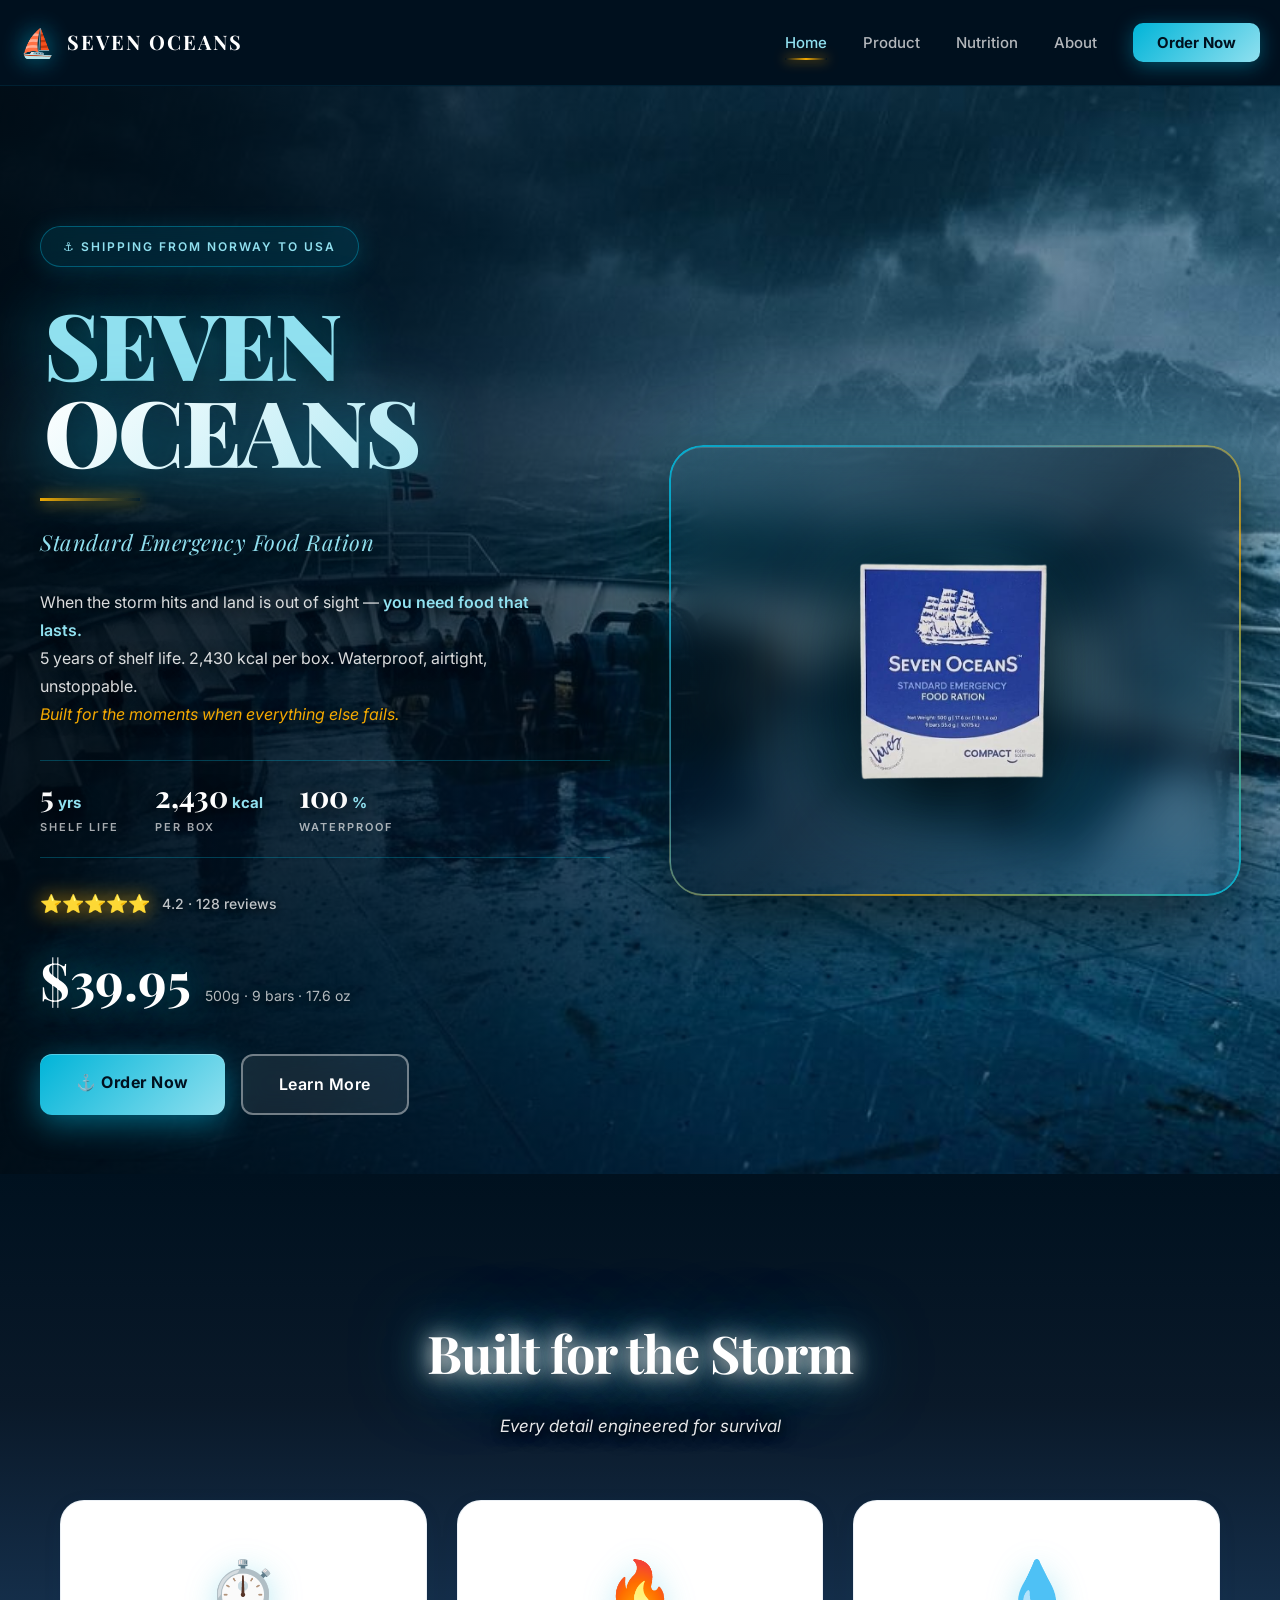
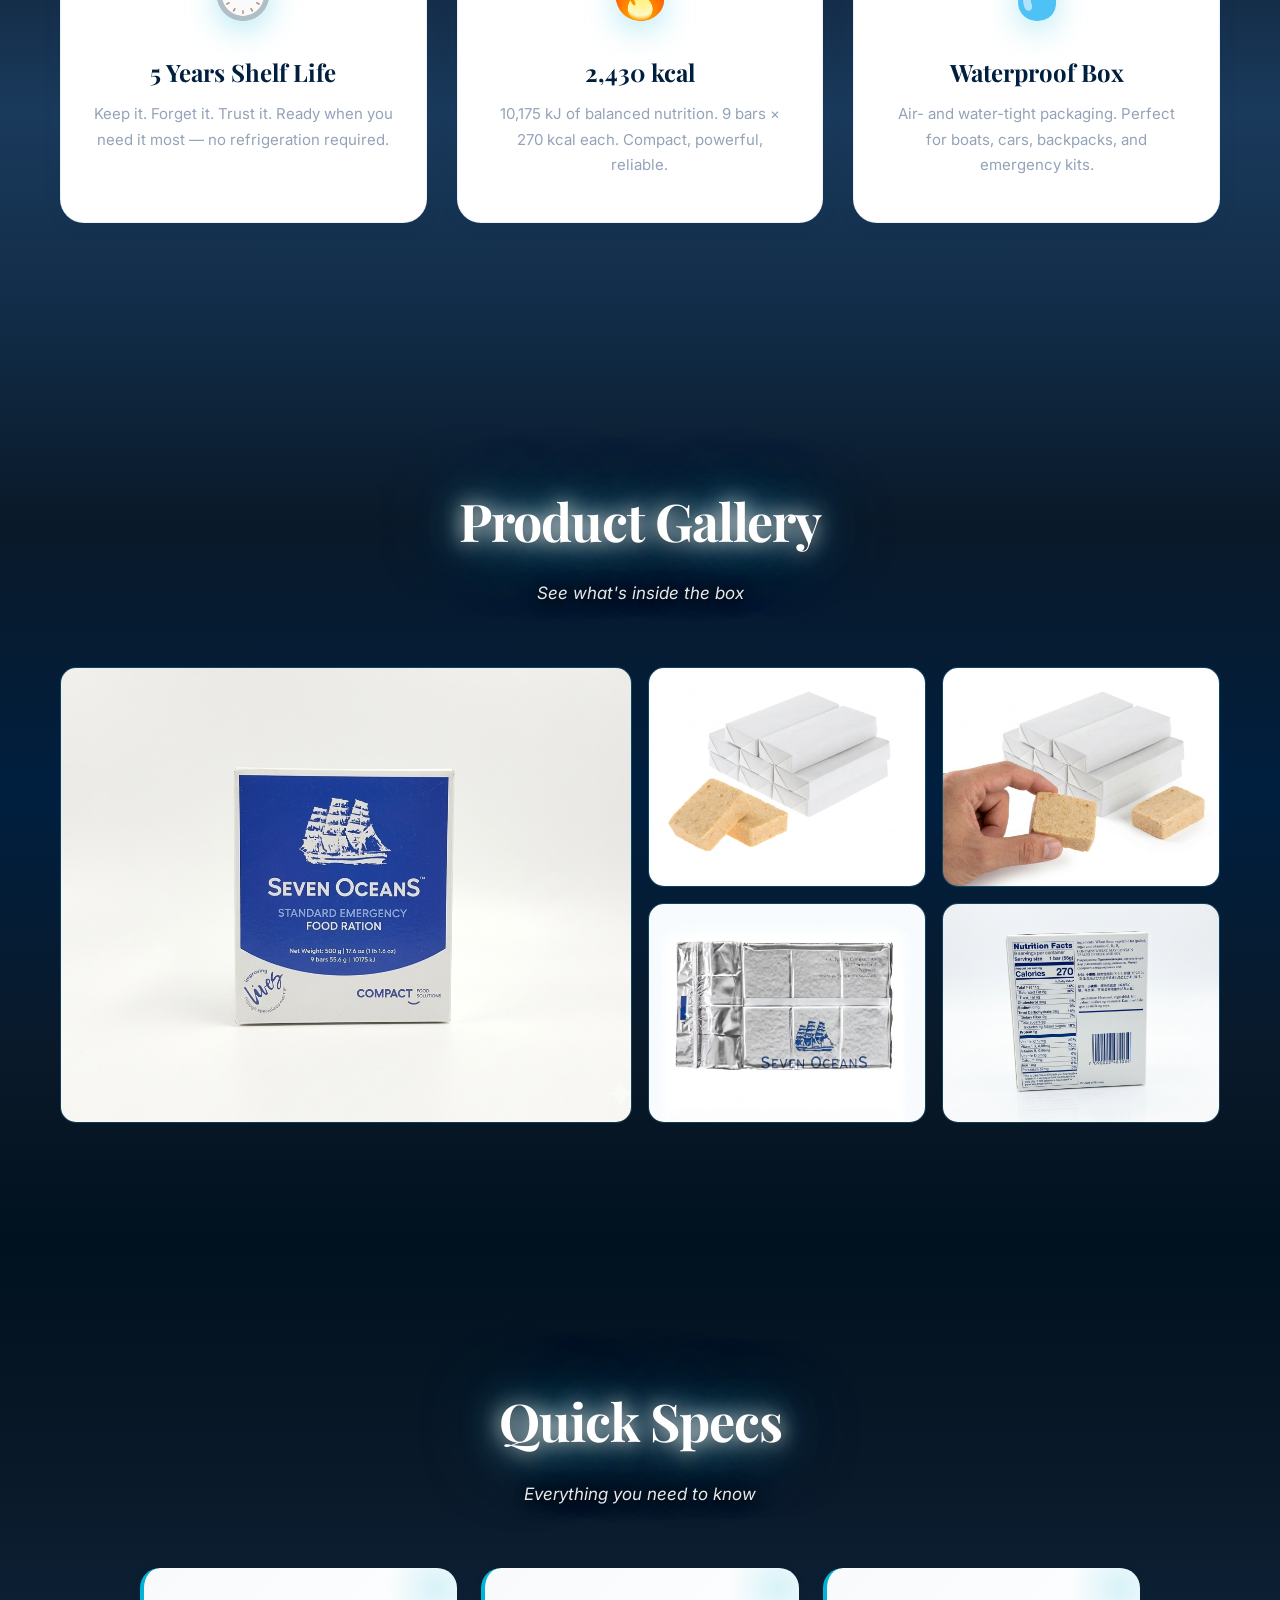
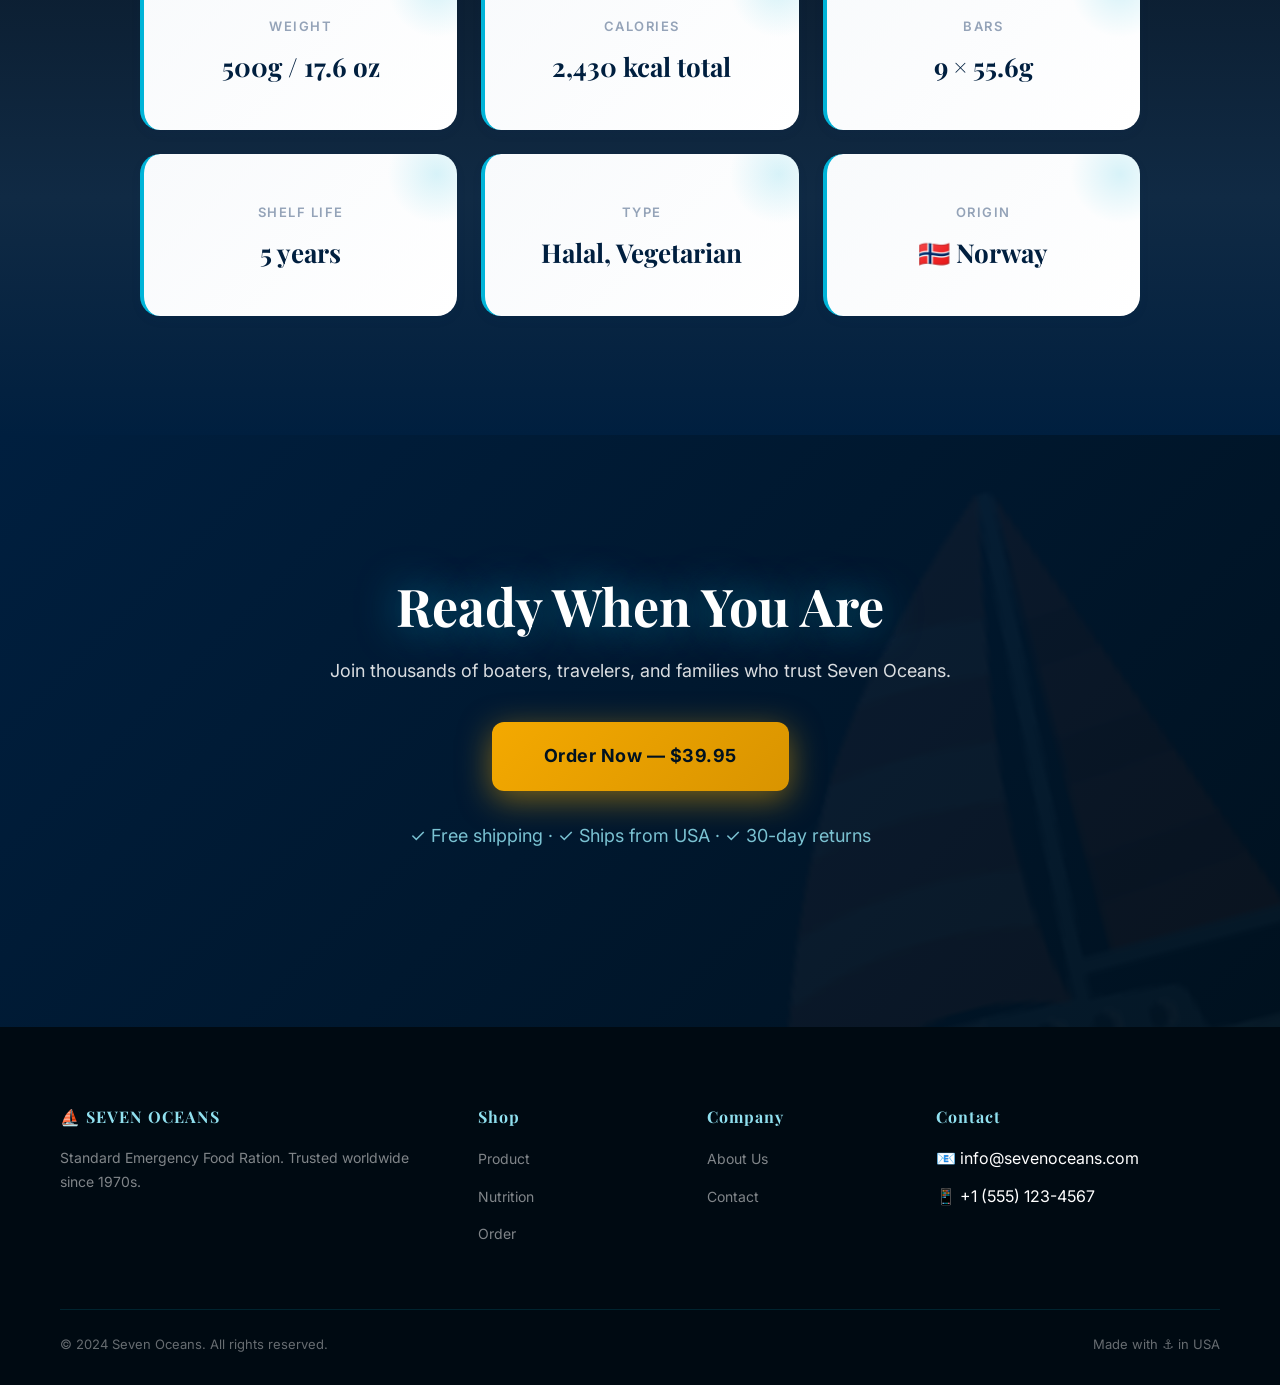
==== commit e9e24f1c: "Update index.html" ====
--- a/index.html
+++ b/index.html
@@ -3,14 +3,16 @@
 <head>
   <meta charset="UTF-8">
   <meta name="viewport" content="width=device-width, initial-scale=1.0">
-  <title>About — Seven Oceans Emergency Food Ration</title>
+  <title>Seven Oceans — Emergency Food Ration | Built for the Storm</title>
   <link rel="preconnect" href="https://fonts.googleapis.com">
   <link rel="preconnect" href="https://fonts.gstatic.com" crossorigin>
-  <link href="https://fonts.googleapis.com/css2?family=Playfair+Display:wght@600;700;900&family=Inter:wght@300;400;500;600;700&display=swap" rel="stylesheet">
+  <link href="https://fonts.googleapis.com/css2?family=Playfair+Display:wght@600;700;900&family=Inter:wght@300;400;500;600;700;800&display=swap" rel="stylesheet">
   <link rel="stylesheet" href="style.css">
-  <link rel="stylesheet" href="pages.css">
 </head>
-<body>
+<body class="storm">
+
+  <div class="rain" id="rain"></div>
+  <div class="lightning" id="lightning"></div>
 
   <nav class="navbar">
     <div class="nav-container">
@@ -20,248 +22,161 @@
       </a>
       <button class="menu-toggle" id="menuToggle">☰</button>
       <ul class="nav-menu" id="navMenu">
-        <li><a href="index.html">Home</a></li>
+        <li><a href="index.html" class="active">Home</a></li>
         <li><a href="product.html">Product</a></li>
         <li><a href="nutrition.html">Nutrition</a></li>
-        <li><a href="about.html" class="active">About</a></li>
-        <li><a href="contact.html" class="btn-nav">Order Now</a></li>
+        <li><a href="about.html">About</a></li>
+        <li><a href="checkout.html" class="btn-nav">Order Now</a></li>
       </ul>
     </div>
   </nav>
 
-  <section class="page-hero">
-    <div class="page-hero-content">
-      <div class="hero-badge">⚓ Our Story</div>
-      <h1 class="page-title">Built for the <span>Brave</span></h1>
-      <p class="page-subtitle">Trusted by sailors, explorers, and families worldwide</p>
-    </div>
-  </section>
-
-  <section class="page-content">
-    <div class="container">
-
-      <!-- STORY SECTION -->
-      <div class="about-grid">
-        <div class="about-image">
-          <img src="images/hero-ship.jpg" alt="Seven Oceans Story">
-        </div>
-
-        <div class="about-info">
-          <div class="hero-badge">Our Story</div>
-          <h2>Born in Norway. Trusted Worldwide.</h2>
-
-          <p class="about-desc">
-            <strong>Since the 1970s, SEVEN OCEANS</strong> has been the standard emergency food ration for the Norwegian maritime industry — trusted by sailors, fishermen, and rescue teams navigating the world's roughest seas.<br><br>
-            Manufactured by <strong>COMPACT Food Solutions</strong> in Norway, every bar is engineered for survival: 5-year shelf life, waterproof packaging, and complete balanced nutrition. No refrigeration. No compromises.<br><br>
-            For over <strong>5 years</strong>, we've been bringing this proven Norwegian technology to customers across the United States — and we're proud to be the <strong>#1 Best Seller on Amazon</strong> in the Emergency Food category, with thousands of satisfied customers trusting us every year.<br><br>
-            We work <strong>directly with the manufacturer</strong> to guarantee authenticity, freshness, and full certification on every shipment. No middlemen. No fakes. Just genuine Norwegian survival food.
-          </p>
-
-          <div class="about-highlights">
-            <div class="highlight-item">
-              <div class="highlight-value">5+</div>
-              <div class="highlight-label">Years Selling</div>
-            </div>
-            <div class="highlight-item">
-              <div class="highlight-value">#1</div>
-              <div class="highlight-label">On Amazon</div>
-            </div>
-            <div class="highlight-item">
-              <div class="highlight-value">1000s</div>
-              <div class="highlight-label">Orders Shipped</div>
-            </div>
-          </div>
-
-          <div class="product-actions">
-            <a href="contact.html" class="btn btn-primary">⚓ Order Now — $39.95</a>
-            <a href="product.html" class="btn btn-secondary">See Product</a>
-          </div>
-        </div>
-      </div>
-
-      <!-- ACHIEVEMENTS -->
-      <div class="specs-section">
-        <h2 class="section-title">Our Achievements</h2>
-        <p class="section-subtitle">Real numbers, real trust</p>
-
-        <div class="achievements-grid">
-          <div class="achievement-card gold">
-            <div class="achievement-icon">🥇</div>
-            <div class="achievement-value">#1</div>
-            <h3>Best Seller on Amazon</h3>
-            <p>Top-ranked Emergency Food Ration in the United States</p>
-          </div>
-          <div class="achievement-card blue">
-            <div class="achievement-icon">⭐</div>
-            <div class="achievement-value">4.2★</div>
-            <h3>128+ Reviews</h3>
-            <p>Consistently rated 4+ stars by verified customers</p>
-          </div>
-          <div class="achievement-card cyan">
-            <div class="achievement-icon">📦</div>
-            <div class="achievement-value">1000s</div>
-            <h3>Orders Shipped</h3>
-            <p>Sold across all 50 US states and beyond</p>
-          </div>
-        </div>
-      </div>
-
-      <!-- CERTIFICATIONS & NATO -->
-      <div class="specs-section">
-        <h2 class="section-title">Certifications & Standards</h2>
-        <p class="section-subtitle">Approved by the world's toughest organizations</p>
-
-        <div class="cert-grid">
-          <div class="cert-card nato">
-            <div class="cert-icon">🎖️</div>
-            <h3>NATO Approved</h3>
-            <p><strong>On active duty with NATO forces.</strong> This ration is officially approved and used by NATO military forces for field operations and emergency deployments.</p>
-            <div class="cert-badge">NATO STANAG</div>
-          </div>
-          <div class="cert-card solas">
-            <div class="cert-icon">🚢</div>
-            <h3>SOLAS Certified</h3>
-            <p>Meets <strong>International Maritime Organization</strong> safety standards for lifeboat and life raft rations.</p>
-            <div class="cert-badge">IMO SOLAS</div>
-          </div>
-          <div class="cert-card halal">
-            <div class="cert-icon">✅</div>
-            <h3>Halal & Vegetarian</h3>
-            <p>Officially certified <strong>Halal</strong> and <strong>Vegetarian</strong> — no meat, no animal fat, suitable for all diets.</p>
-            <div class="cert-badge">HALAL</div>
-          </div>
-          <div class="cert-card direct">
-            <div class="cert-icon">🤝</div>
-            <h3>Direct from Manufacturer</h3>
-            <p>We work <strong>directly with COMPACT Food Solutions</strong> in Norway. Guaranteed authenticity — no middlemen, no fakes.</p>
-            <div class="cert-badge">AUTHORIZED</div>
-          </div>
-        </div>
-      </div>
-
-      <!-- WHY CHOOSE US -->
-      <div class="specs-section">
-        <h2 class="section-title">Why Seven Oceans</h2>
-        <p class="section-subtitle">What sets our ration apart from the rest</p>
-
-        <div class="ingredients-grid">
-          <div class="ingredient-card">
-            <div class="ingredient-icon">⏱️</div>
-            <h3>5-Year Shelf Life</h3>
-            <p>Store it for years without refrigeration — it's ready when you need it</p>
-          </div>
-          <div class="ingredient-card">
-            <div class="ingredient-icon">💧</div>
-            <h3>Waterproof Packaging</h3>
-            <p>Airtight, floating box engineered for the harshest maritime conditions</p>
-          </div>
-          <div class="ingredient-card">
-            <div class="ingredient-icon">🔥</div>
-            <h3>2,430 kcal per Box</h3>
-            <p>9 bars of complete balanced nutrition — enough for 1 full day of survival</p>
-          </div>
-          <div class="ingredient-card">
-            <div class="ingredient-icon">✅</div>
-            <h3>Halal & Vegetarian</h3>
-            <p>No meat, no animal fat — suitable for all diets and religions</p>
-          </div>
-          <div class="ingredient-card">
-            <div class="ingredient-icon">🏆</div>
-            <h3>SOLAS Approved</h3>
-            <p>Meets international maritime safety standards for lifeboat rations</p>
-          </div>
-          <div class="ingredient-card">
-            <div class="ingredient-icon">🚚</div>
-            <h3>Ships from USA</h3>
-            <p>Fast delivery across the United States — usually within 3-5 business days</p>
-          </div>
-        </div>
-      </div>
-
-      <!-- VALUES / MISSION -->
-      <div class="specs-section">
-        <h2 class="section-title">Our Promise</h2>
-        <p class="section-subtitle">What we stand for</p>
-
-        <div class="info-grid">
-          <div class="info-card good">
-            <div class="info-icon">🛡️</div>
-            <h3>Quality First</h3>
-            <p>Every bar is tested and certified before it leaves Norway</p>
-          </div>
-          <div class="info-card storage">
-            <div class="info-icon">🤝</div>
-            <h3>Trusted Worldwide</h3>
-            <p>Used by NATO forces, maritime professionals, and rescue teams</p>
-          </div>
-          <div class="info-card warning">
-            <div class="info-icon">💬</div>
-            <h3>Real Support</h3>
-            <p>Questions? Our team is here to help before, during, and after purchase</p>
-          </div>
-        </div>
-      </div>
-
-      <!-- STATS SECTION -->
-      <div class="specs-section">
-        <h2 class="section-title">By the Numbers</h2>
-        <p class="section-subtitle">Proven performance since 1974</p>
-
-        <div class="specs-grid">
-          <div class="spec-item">
-            <div class="spec-label">Years Selling in USA</div>
-            <div class="spec-value">5+ years</div>
-          </div>
-          <div class="spec-item">
-            <div class="spec-label">Amazon Ranking</div>
-            <div class="spec-value">#1 Best Seller</div>
-          </div>
-          <div class="spec-item">
-            <div class="spec-label">Customer Rating</div>
-            <div class="spec-value">4.2 ★ (128+)</div>
-          </div>
-          <div class="spec-item">
-            <div class="spec-label">Orders Delivered</div>
-            <div class="spec-value">1000s</div>
-          </div>
-          <div class="spec-item">
-            <div class="spec-label">Military Use</div>
-            <div class="spec-value">NATO Approved 🎖️</div>
-          </div>
-          <div class="spec-item">
-            <div class="spec-label">Origin</div>
-            <div class="spec-value">Norway 🇳🇴</div>
-          </div>
-        </div>
-      </div>
-
-      <!-- MISSION -->
-      <div class="specs-section">
-        <h2 class="section-title">Our Mission</h2>
-        <p class="section-subtitle">Simple: keep people alive and ready</p>
-
-        <div class="about-mission">
-          <p>
-            We believe preparation is not fear — it's wisdom. Whether you're crossing an ocean, driving through a blizzard, or simply want peace of mind for your family, <strong>SEVEN OCEANS</strong> gives you food that won't fail when everything else does.
-          </p>
-          <p>
-            Every box is a promise: <strong>when you need it, it will be there.</strong> No refrigeration. No expiration worries. No compromise on nutrition.
-          </p>
-          <p>
-            With <strong>5+ years of trusted sales</strong>, the <strong>#1 Best Seller ranking on Amazon</strong>, <strong>NATO approval</strong>, and <strong>direct manufacturer partnership</strong> — we've earned the confidence of thousands of American families. We plan to keep it that way.
-          </p>
-        </div>
-      </div>
-
+  <section class="hero">
+    
+    <div class="hero-content">
+      <div class="hero-badge">⚓ Shipping from Norway to USA</div>
+      
+      <h1 class="hero-title">
+        <span class="title-line1">SEVEN</span>
+        <span class="title-line2">OCEANS</span>
+      </h1>
+      
+      <div class="hero-divider"></div>
+      
+      <p class="hero-subtitle">Standard Emergency Food Ration</p>
+      
+      <p class="hero-desc">
+        When the storm hits and land is out of sight — <strong>you need food that lasts.</strong><br>
+        5 years of shelf life. 2,430 kcal per box. Waterproof, airtight, unstoppable.<br>
+        <em>Built for the moments when everything else fails.</em>
+      </p>
+
+      <div class="hero-stats">
+        <div class="stat">
+          <div class="stat-value">5<span>yrs</span></div>
+          <div class="stat-label">Shelf Life</div>
+        </div>
+        <div class="stat">
+          <div class="stat-value">2,430<span>kcal</span></div>
+          <div class="stat-label">Per Box</div>
+        </div>
+        <div class="stat">
+          <div class="stat-value">100<span>%</span></div>
+          <div class="stat-label">Waterproof</div>
+        </div>
+      </div>
+
+      <div class="hero-rating">
+        <span class="stars">⭐⭐⭐⭐⭐</span>
+        <span class="rating-text">4.2 · 128 reviews</span>
+      </div>
+
+      <div class="hero-price">
+        <span class="price">$39.95</span>
+        <span class="price-detail">500g · 9 bars · 17.6 oz</span>
+      </div>
+
+      <div class="hero-buttons">
+        <a href="checkout.html" class="btn btn-primary">⚓ Order Now</a>
+        <a href="product.html" class="btn btn-secondary">Learn More</a>
+      </div>
+    </div>
+
+    <div class="hero-product">
+      <div class="product-card">
+        <img src="images/box-transparent.png" alt="Seven Oceans Emergency Food Ration">
+        <div class="product-drips"></div>
+      </div>
+    </div>
+  </section>
+
+  <section class="features">
+    <div class="container">
+      <h2 class="section-title">Built for the Storm</h2>
+      <p class="section-subtitle">Every detail engineered for survival</p>
+      <div class="features-grid">
+        <div class="feature-card">
+          <div class="feature-icon">⏱️</div>
+          <h3>5 Years Shelf Life</h3>
+          <p>Keep it. Forget it. Trust it. Ready when you need it most — no refrigeration required.</p>
+        </div>
+        <div class="feature-card">
+          <div class="feature-icon">🔥</div>
+          <h3>2,430 kcal</h3>
+          <p>10,175 kJ of balanced nutrition. 9 bars × 270 kcal each. Compact, powerful, reliable.</p>
+        </div>
+        <div class="feature-card">
+          <div class="feature-icon">💧</div>
+          <h3>Waterproof Box</h3>
+          <p>Air- and water-tight packaging. Perfect for boats, cars, backpacks, and emergency kits.</p>
+        </div>
+      </div>
+    </div>
+  </section>
+
+  <section class="gallery">
+    <div class="container">
+      <h2 class="section-title">Product Gallery</h2>
+      <p class="section-subtitle">See what's inside the box</p>
+      <div class="gallery-grid">
+        <div class="gallery-item large">
+          <img src="images/box-front.jpg" alt="Box Front">
+        </div>
+        <div class="gallery-item">
+          <img src="images/bars-white.jpg" alt="Bars">
+        </div>
+        <div class="gallery-item">
+          <img src="images/hand-holding.jpg" alt="Bar in hand">
+        </div>
+        <div class="gallery-item">
+          <img src="images/foil.jpg" alt="Foil packaging">
+        </div>
+        <div class="gallery-item">
+          <img src="images/nutrition.jpg" alt="Nutrition Facts">
+        </div>
+      </div>
+    </div>
+  </section>
+
+  <section class="specs">
+    <div class="container">
+      <h2 class="section-title">Quick Specs</h2>
+      <p class="section-subtitle">Everything you need to know</p>
+      <div class="specs-grid">
+        <div class="spec-item">
+          <div class="spec-label">Weight</div>
+          <div class="spec-value">500g / 17.6 oz</div>
+        </div>
+        <div class="spec-item">
+          <div class="spec-label">Calories</div>
+          <div class="spec-value">2,430 kcal total</div>
+        </div>
+        <div class="spec-item">
+          <div class="spec-label">Bars</div>
+          <div class="spec-value">9 × 55.6g</div>
+        </div>
+        <div class="spec-item">
+          <div class="spec-label">Shelf Life</div>
+          <div class="spec-value">5 years</div>
+        </div>
+        <div class="spec-item">
+          <div class="spec-label">Type</div>
+          <div class="spec-value">Halal, Vegetarian</div>
+        </div>
+        <div class="spec-item">
+          <div class="spec-label">Origin</div>
+          <div class="spec-value">🇳🇴 Norway</div>
+        </div>
+      </div>
     </div>
   </section>
 
   <section class="cta">
     <div class="container">
-      <h2>Join the Prepared</h2>
-      <p>Thousands of boaters, travelers, and families trust Seven Oceans.</p>
+      <h2>Ready When You Are</h2>
+      <p>Join thousands of boaters, travelers, and families who trust Seven Oceans.</p>
       <div class="cta-buttons">
-        <a href="contact.html" class="btn btn-primary btn-large">Order Now — $39.95</a>
+        <a href="checkout.html" class="btn btn-primary btn-large">Order Now — $39.95</a>
       </div>
       <p class="cta-note">✓ Free shipping · ✓ Ships from USA · ✓ 30-day returns</p>
     </div>
@@ -279,14 +194,14 @@
           <ul>
             <li><a href="product.html">Product</a></li>
             <li><a href="nutrition.html">Nutrition</a></li>
-            <li><a href="contact.html">Order</a></li>
+            <li><a href="checkout.html">Order</a></li>
           </ul>
         </div>
         <div class="footer-col">
           <h4>Company</h4>
           <ul>
             <li><a href="about.html">About Us</a></li>
-            <li><a href="contact.html">Contact</a></li>
+            <li><a href="checkout.html">Contact</a></li>
           </ul>
         </div>
         <div class="footer-col">
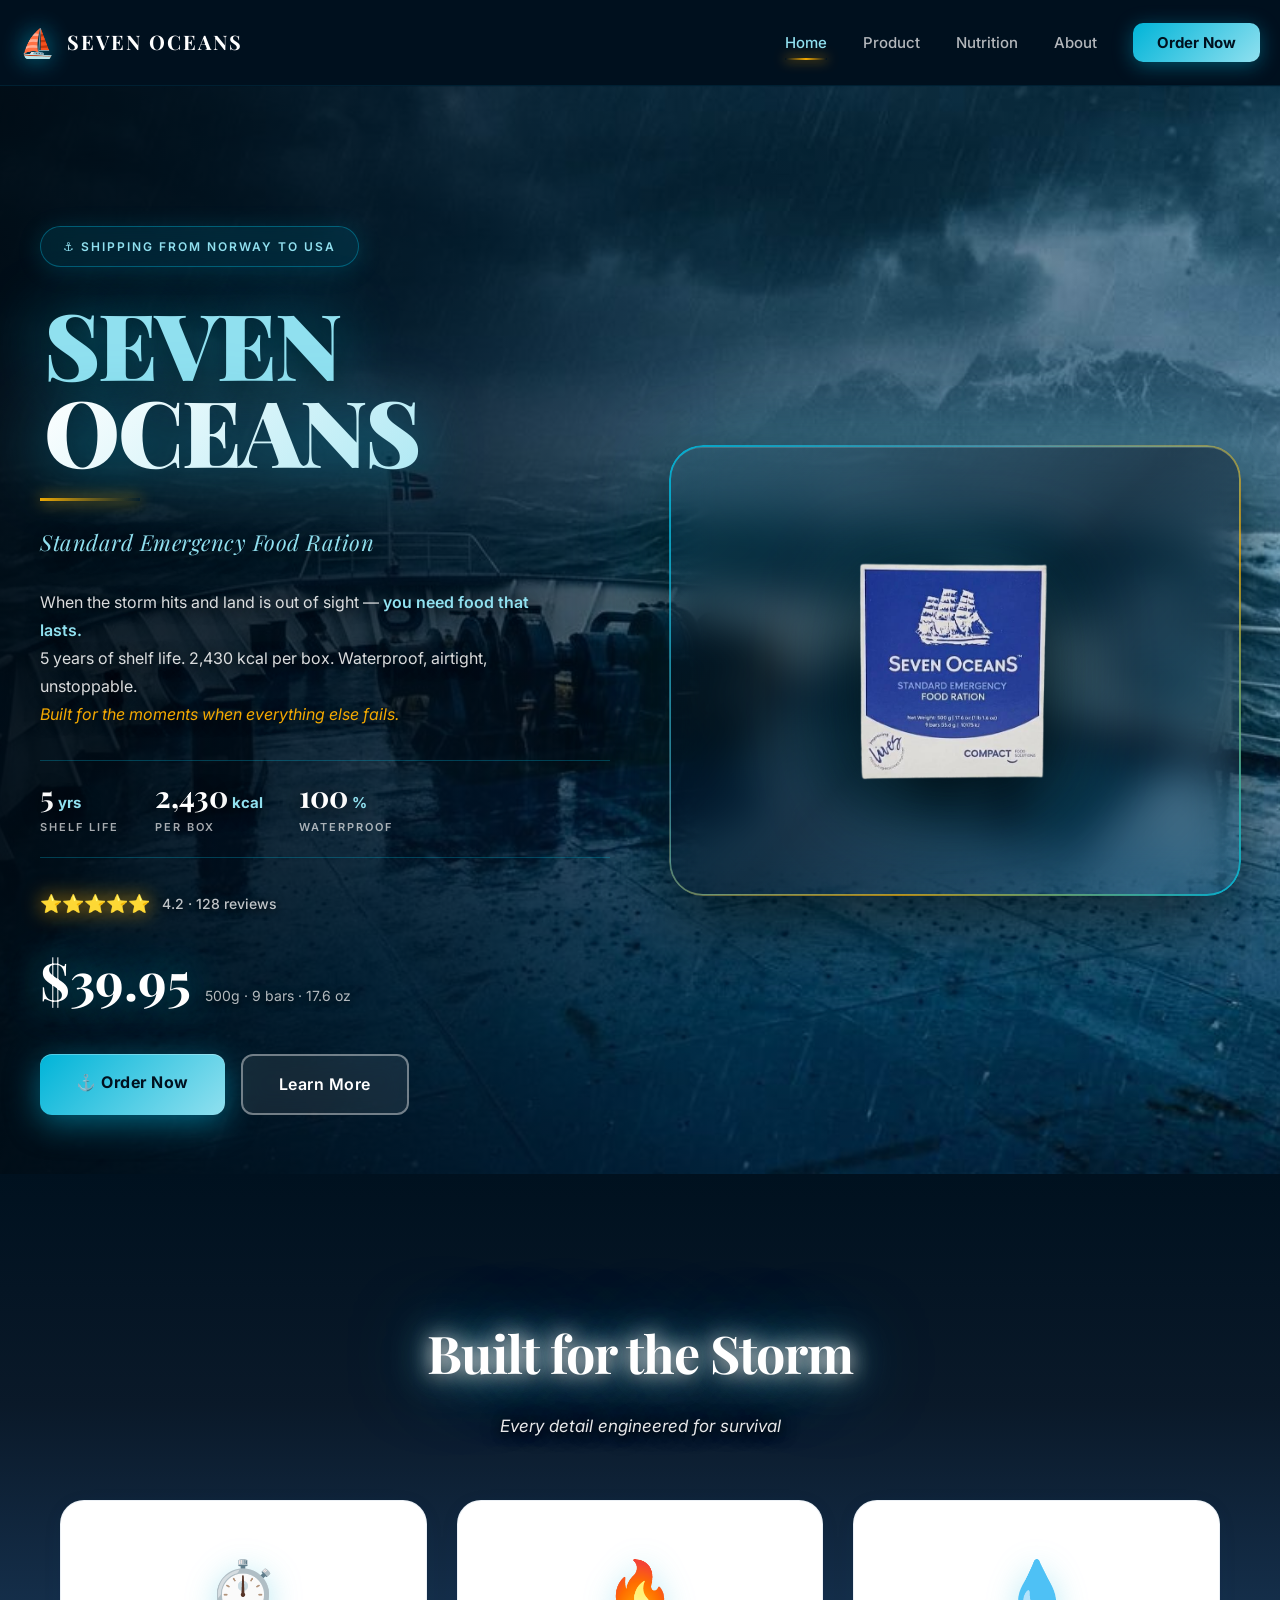
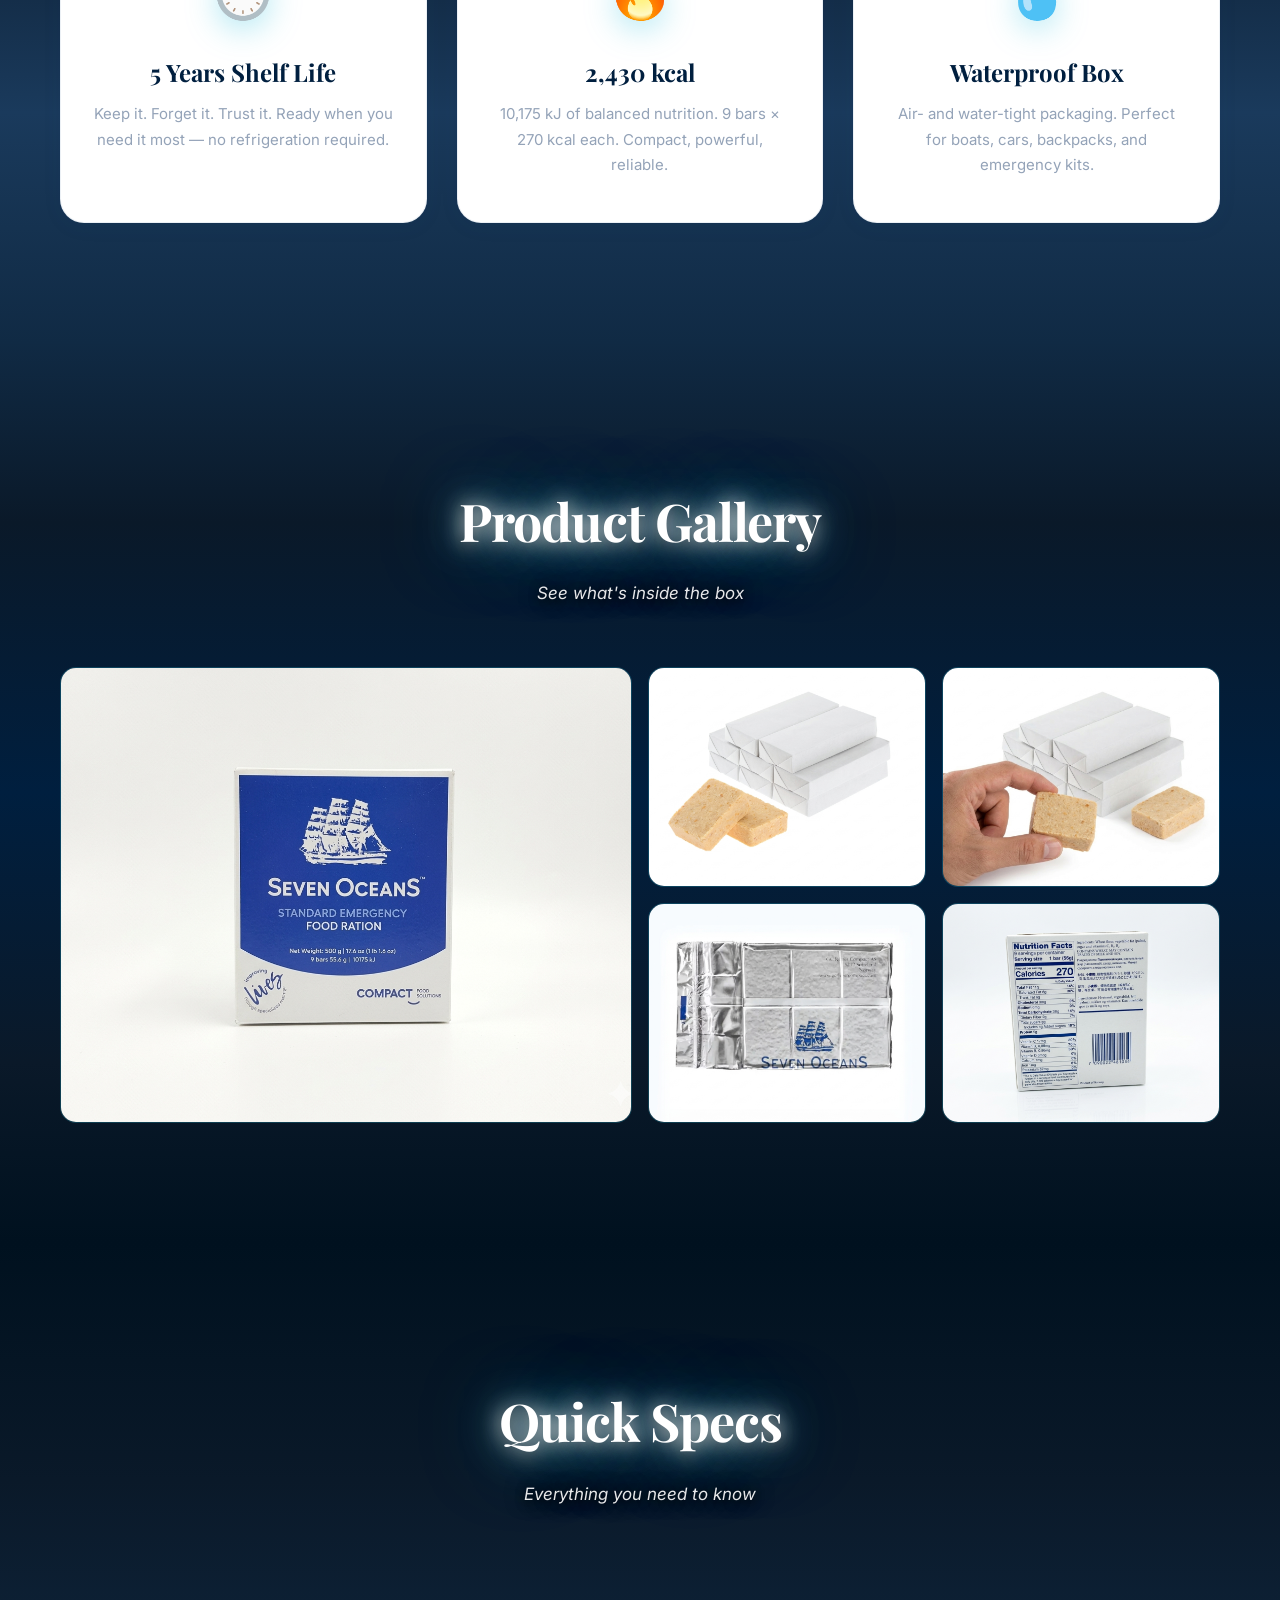
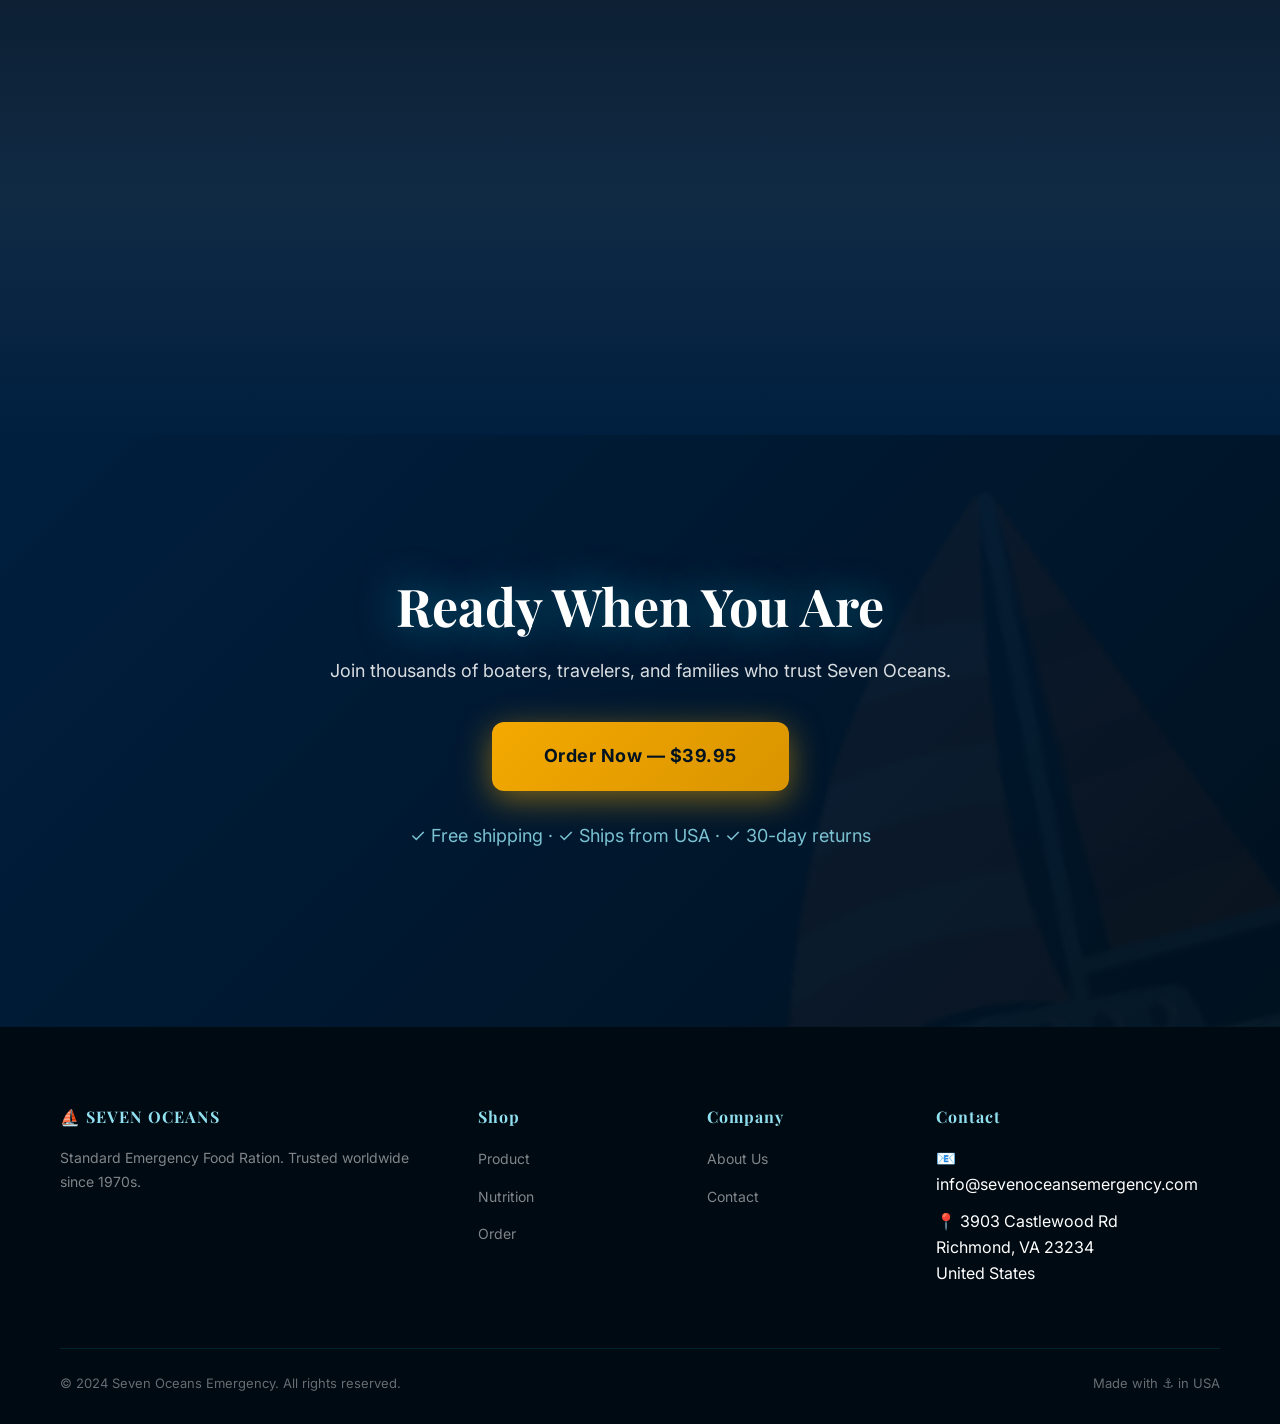
==== commit 7a3e1bb7: "Update index.html" ====
--- a/index.html
+++ b/index.html
@@ -201,19 +201,19 @@
           <h4>Company</h4>
           <ul>
             <li><a href="about.html">About Us</a></li>
-            <li><a href="checkout.html">Contact</a></li>
+            <li><a href="contact.html">Contact</a></li>
           </ul>
         </div>
         <div class="footer-col">
           <h4>Contact</h4>
           <ul>
-            <li>📧 info@sevenoceans.com</li>
-            <li>📱 +1 (555) 123-4567</li>
+            <li>📧 info@sevenoceansemergency.com</li>
+            <li>📍 3903 Castlewood Rd<br>Richmond, VA 23234<br>United States</li>
           </ul>
         </div>
       </div>
       <div class="footer-bottom">
-        <p>© 2024 Seven Oceans. All rights reserved.</p>
+        <p>© 2024 Seven Oceans Emergency. All rights reserved.</p>
         <p>Made with ⚓ in USA</p>
       </div>
     </div>
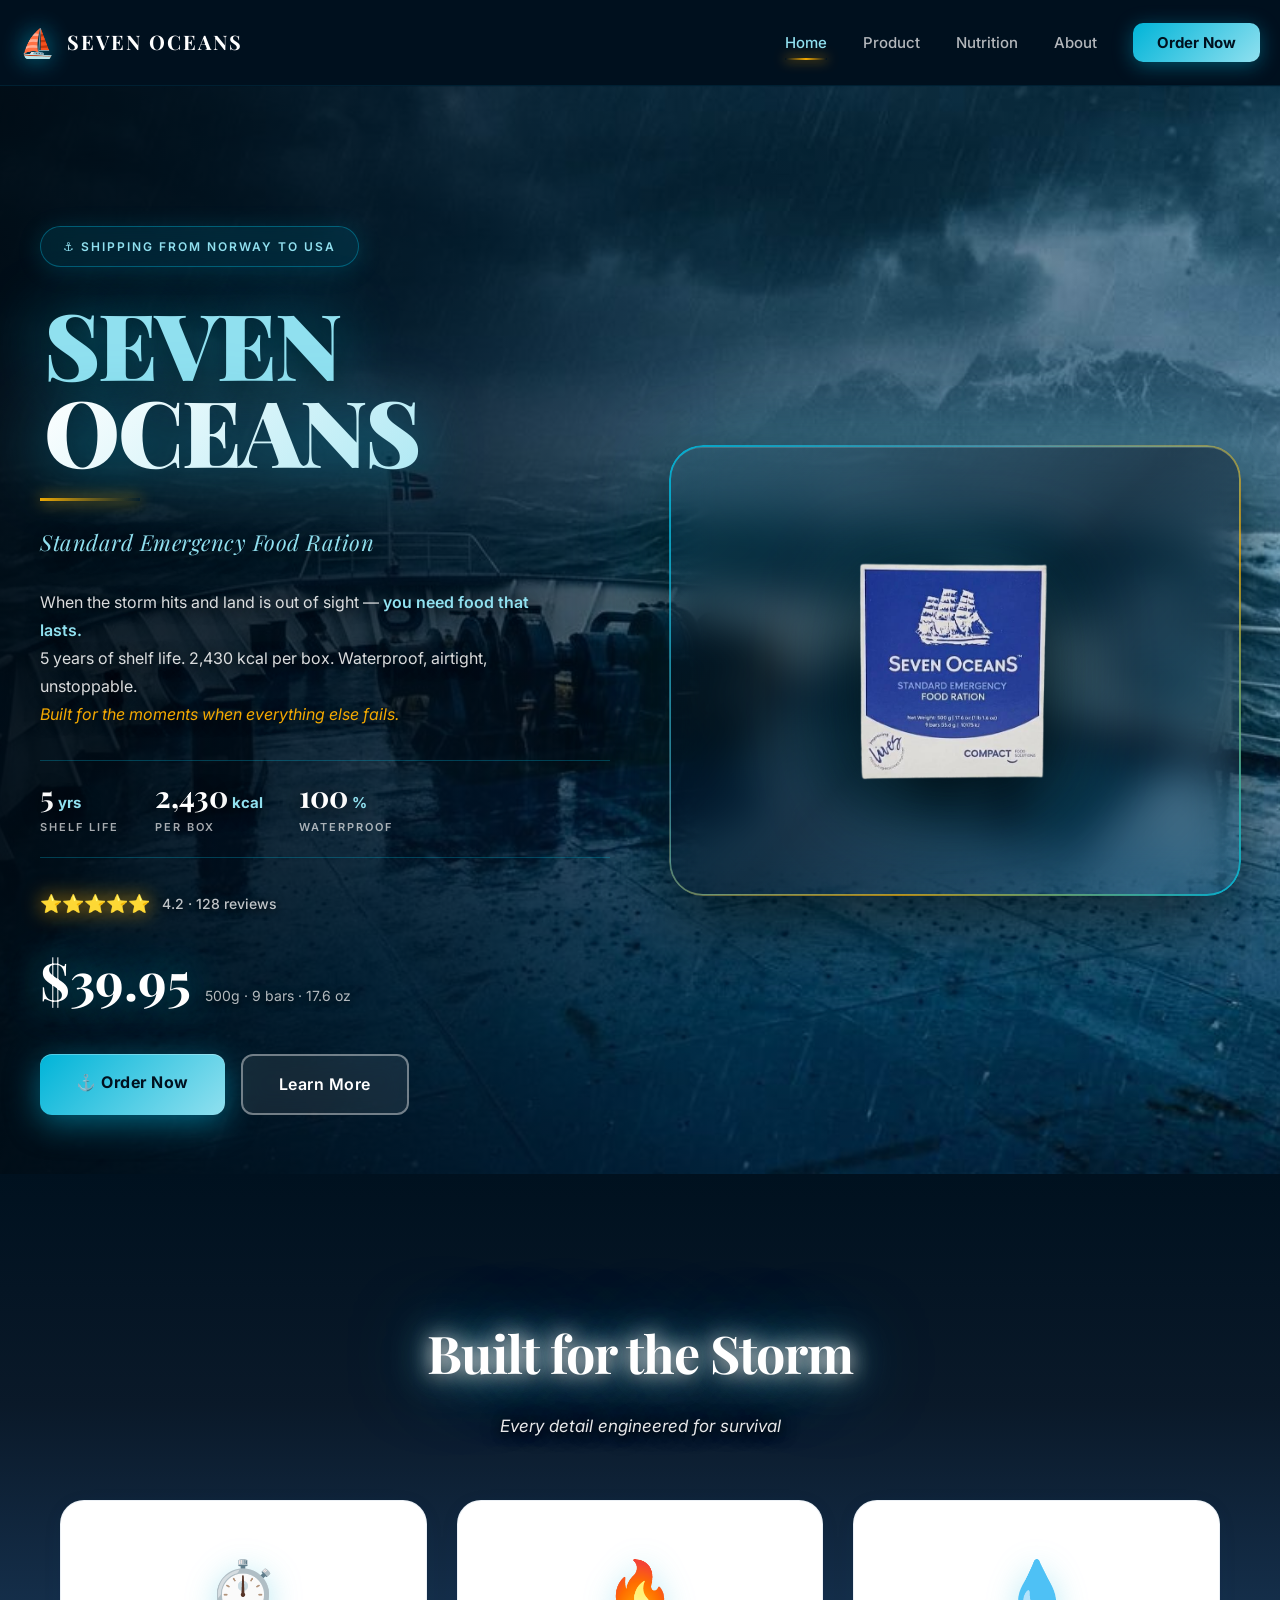
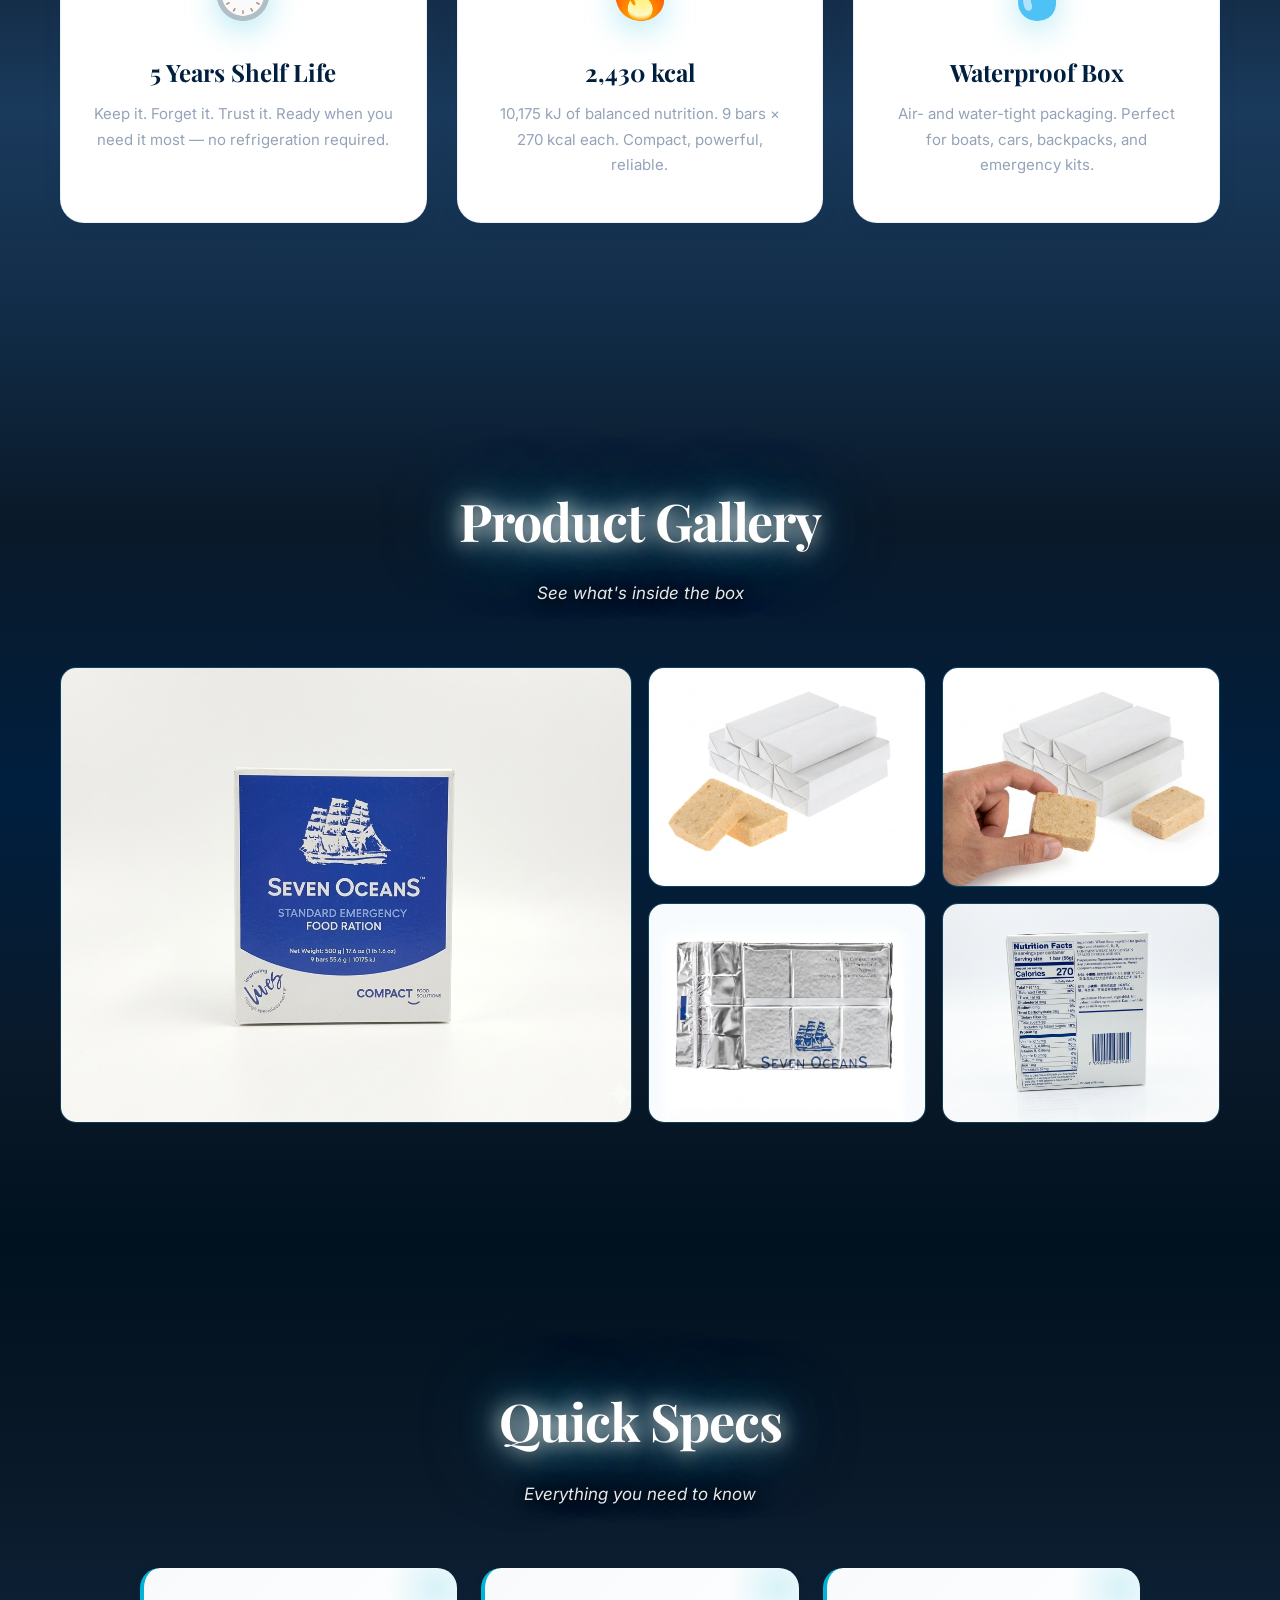
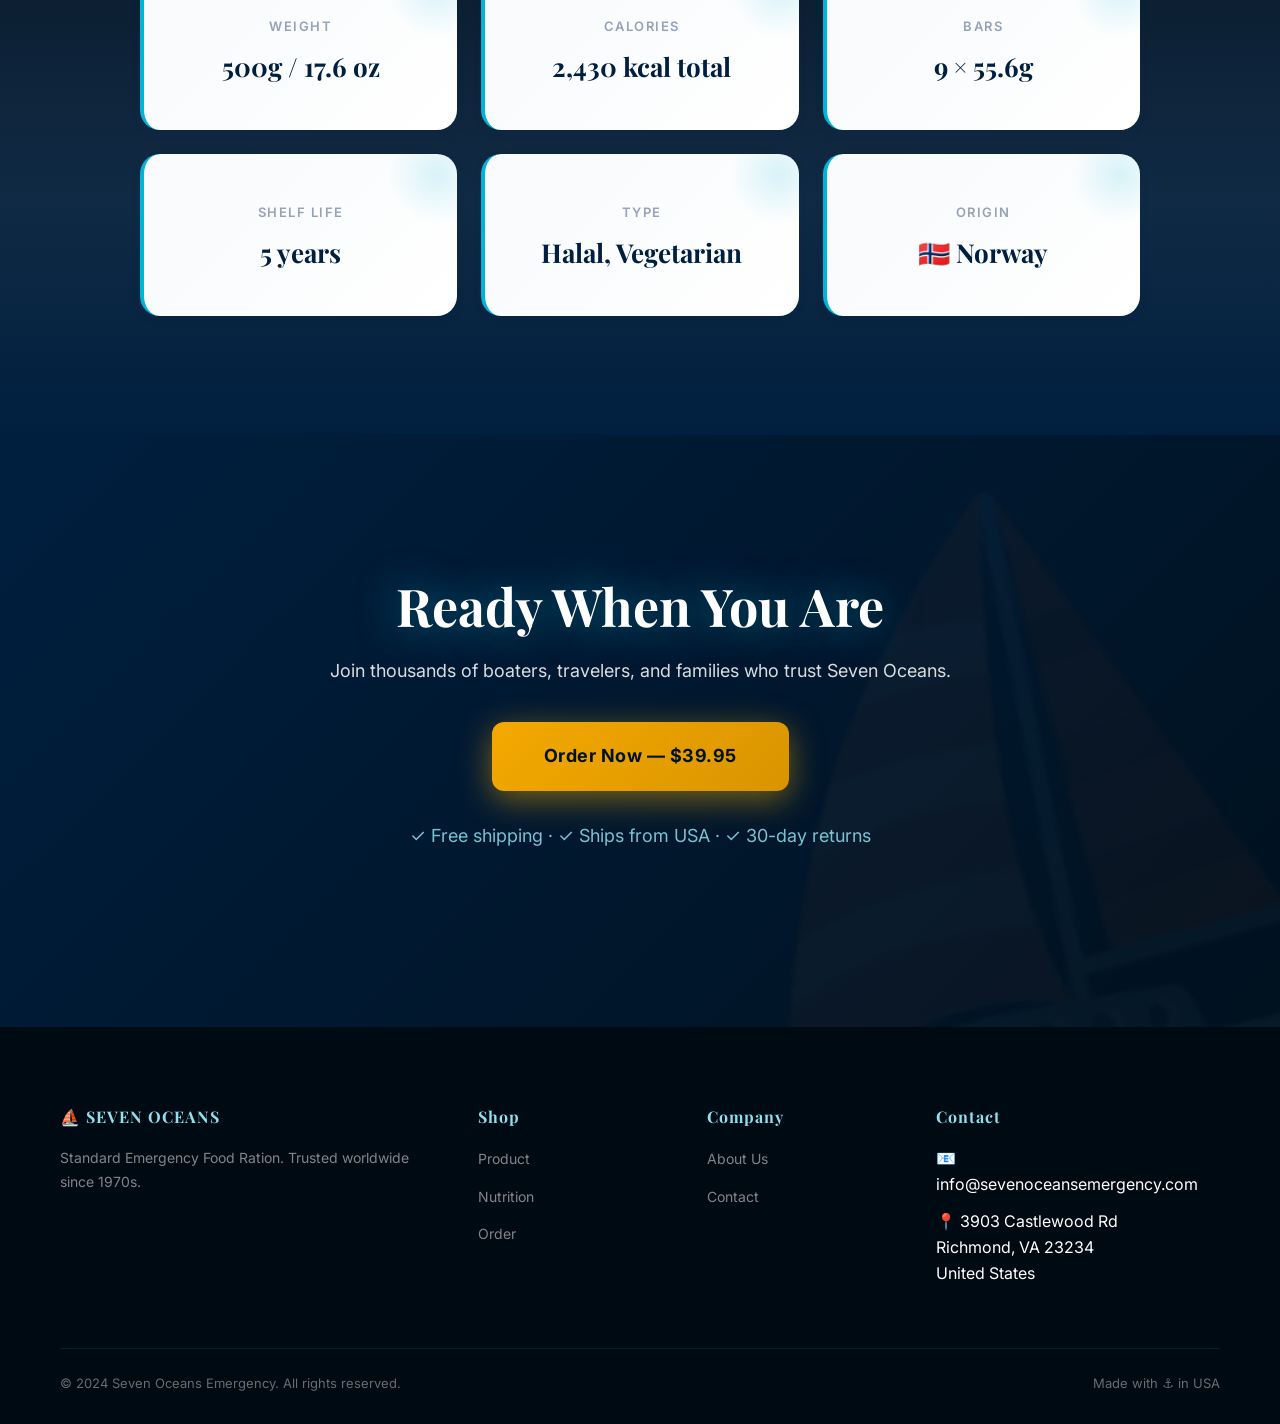
==== commit 51b4fec4: "Update index.html" ====
--- a/index.html
+++ b/index.html
@@ -3,10 +3,38 @@
 <head>
   <meta charset="UTF-8">
   <meta name="viewport" content="width=device-width, initial-scale=1.0">
-  <title>Seven Oceans — Emergency Food Ration | Built for the Storm</title>
+  
+  <title>Seven Oceans Emergency — Premium Norwegian Emergency Food Ration | 5-Year Shelf Life</title>
+  <meta name="description" content="Norwegian emergency food ration trusted worldwide. 5-year shelf life, 2,430 kcal per box, waterproof packaging. Ships free from USA. Order your emergency supply today.">
+  <meta name="keywords" content="emergency food, survival food, emergency ration, Norwegian food, 5 year shelf life, emergency kit, disaster preparedness, MRE, food storage">
+  <meta name="author" content="Seven Oceans Emergency">
+  <meta name="robots" content="index, follow">
+  
+  <!-- Google Site Verification -->
+  <meta name="google-site-verification" content="xIq4LcRTy7ELTvei1zBP1Ak1U9830VKlrFnNknp1I0I" />
+  
+  <link rel="canonical" href="https://sevenoceansemergency.com/">
+  
+  <meta property="og:type" content="website">
+  <meta property="og:url" content="https://sevenoceansemergency.com/">
+  <meta property="og:title" content="Seven Oceans Emergency — Norwegian Emergency Food Ration">
+  <meta property="og:description" content="5-year shelf life. 2,430 kcal per box. Trusted worldwide. Ships free from USA.">
+  <meta property="og:image" content="https://sevenoceansemergency.com/images/box-front.jpg">
+  <meta property="og:site_name" content="Seven Oceans Emergency">
+  
+  <meta name="twitter:card" content="summary_large_image">
+  <meta name="twitter:title" content="Seven Oceans Emergency — Norwegian Emergency Food Ration">
+  <meta name="twitter:description" content="5-year shelf life. 2,430 kcal per box. Trusted worldwide.">
+  <meta name="twitter:image" content="https://sevenoceansemergency.com/images/box-front.jpg">
+  
+  <link rel="icon" type="image/svg+xml" href="/favicon.svg">
+  <link rel="apple-touch-icon" href="/favicon.svg">
+  <meta name="theme-color" content="#001f3f">
+  
   <link rel="preconnect" href="https://fonts.googleapis.com">
   <link rel="preconnect" href="https://fonts.gstatic.com" crossorigin>
   <link href="https://fonts.googleapis.com/css2?family=Playfair+Display:wght@600;700;900&family=Inter:wght@300;400;500;600;700;800&display=swap" rel="stylesheet">
+  
   <link rel="stylesheet" href="style.css">
 </head>
 <body class="storm">
@@ -26,7 +54,7 @@
         <li><a href="product.html">Product</a></li>
         <li><a href="nutrition.html">Nutrition</a></li>
         <li><a href="about.html">About</a></li>
-        <li><a href="checkout.html" class="btn-nav">Order Now</a></li>
+        <li><a href="contact.html" class="btn-nav">Order Now</a></li>
       </ul>
     </div>
   </nav>
@@ -77,7 +105,7 @@
       </div>
 
       <div class="hero-buttons">
-        <a href="checkout.html" class="btn btn-primary">⚓ Order Now</a>
+        <a href="contact.html" class="btn btn-primary">⚓ Order Now</a>
         <a href="product.html" class="btn btn-secondary">Learn More</a>
       </div>
     </div>
@@ -176,7 +204,7 @@
       <h2>Ready When You Are</h2>
       <p>Join thousands of boaters, travelers, and families who trust Seven Oceans.</p>
       <div class="cta-buttons">
-        <a href="checkout.html" class="btn btn-primary btn-large">Order Now — $39.95</a>
+        <a href="contact.html" class="btn btn-primary btn-large">Order Now — $39.95</a>
       </div>
       <p class="cta-note">✓ Free shipping · ✓ Ships from USA · ✓ 30-day returns</p>
     </div>
@@ -194,7 +222,7 @@
           <ul>
             <li><a href="product.html">Product</a></li>
             <li><a href="nutrition.html">Nutrition</a></li>
-            <li><a href="checkout.html">Order</a></li>
+            <li><a href="contact.html">Order</a></li>
           </ul>
         </div>
         <div class="footer-col">
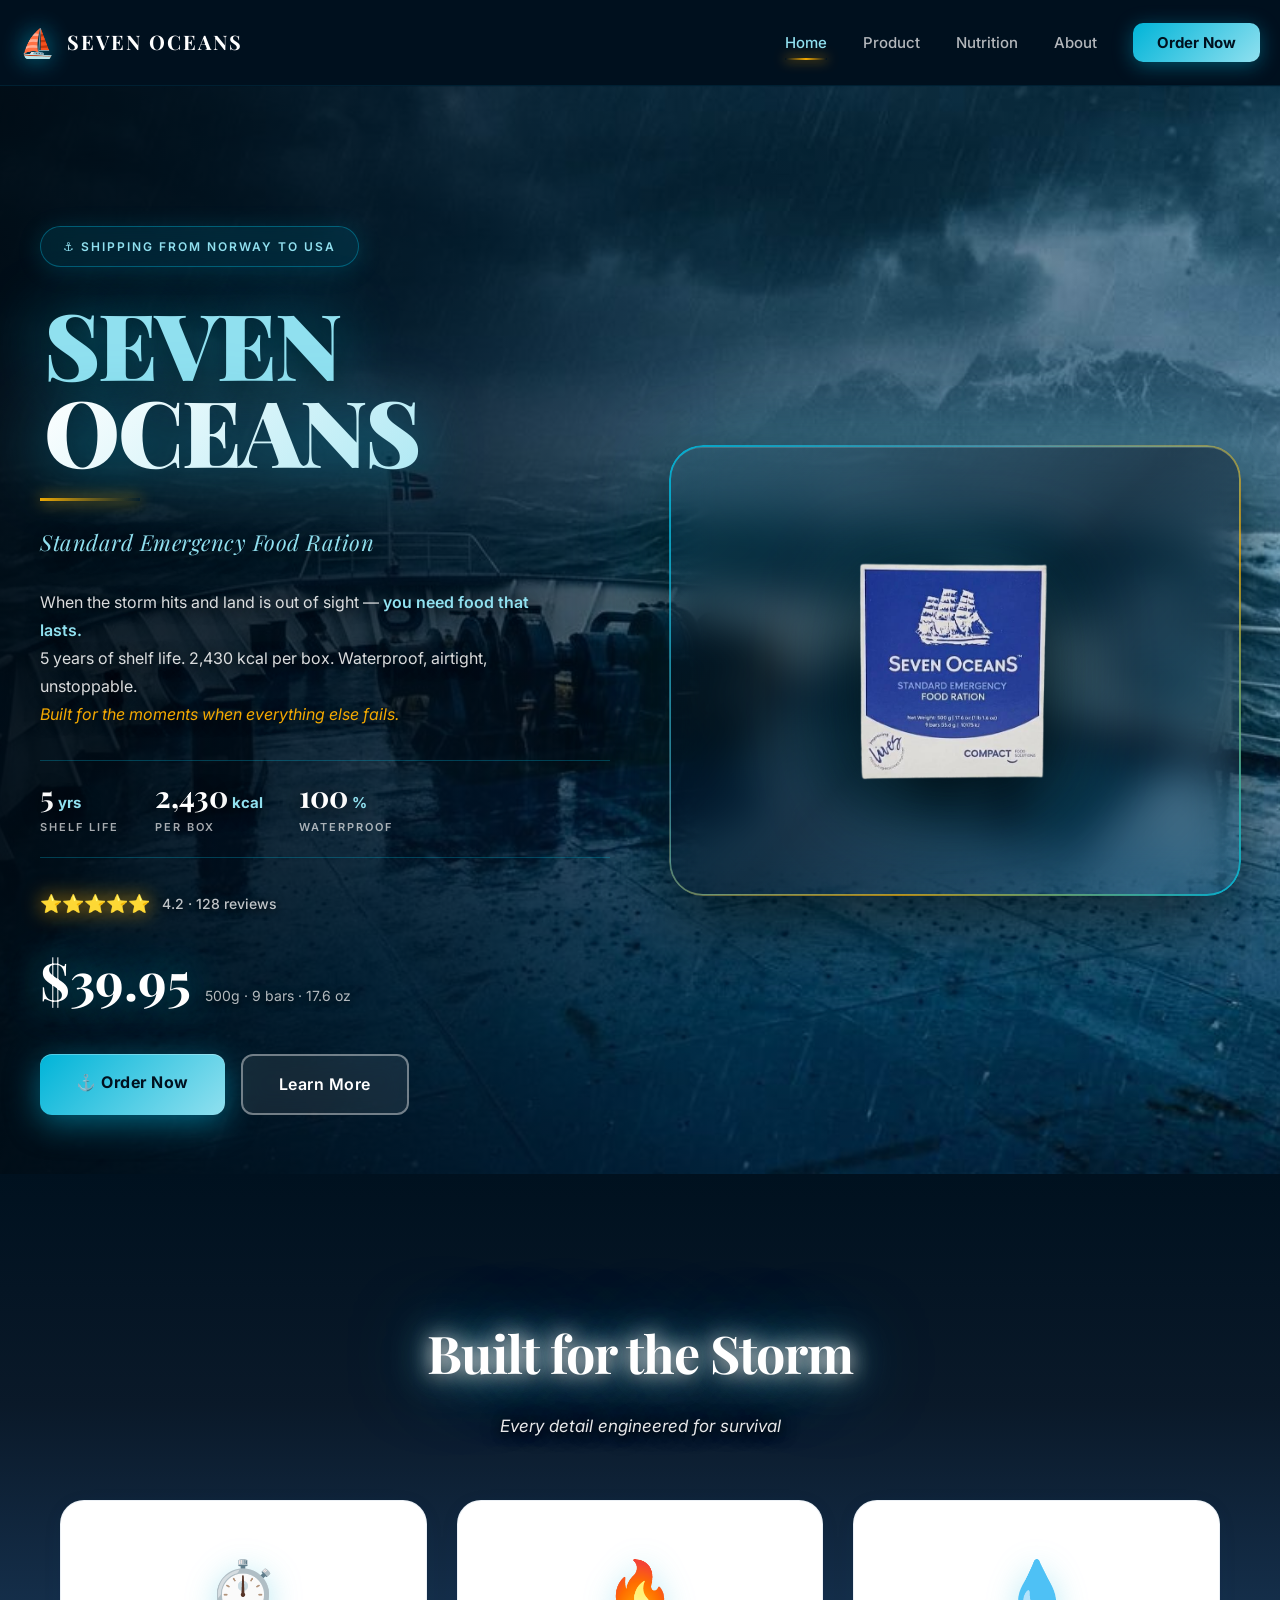
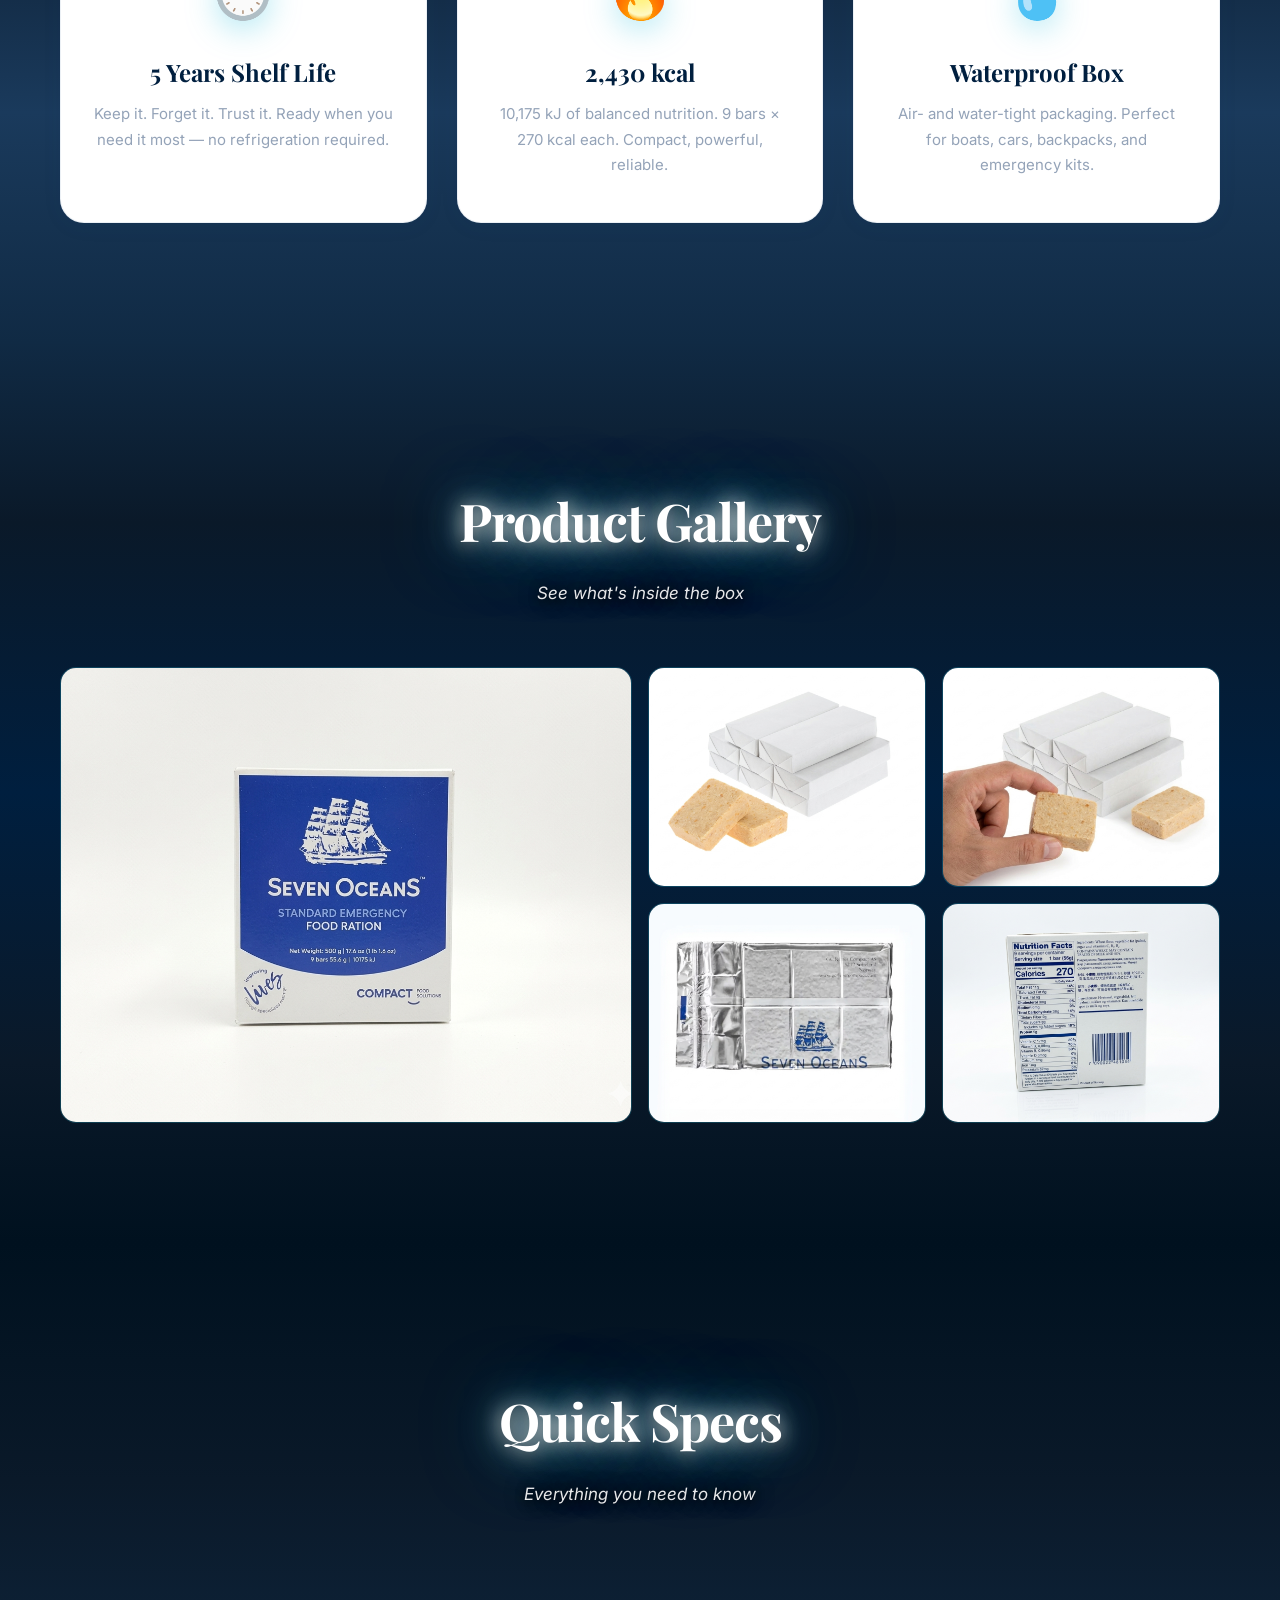
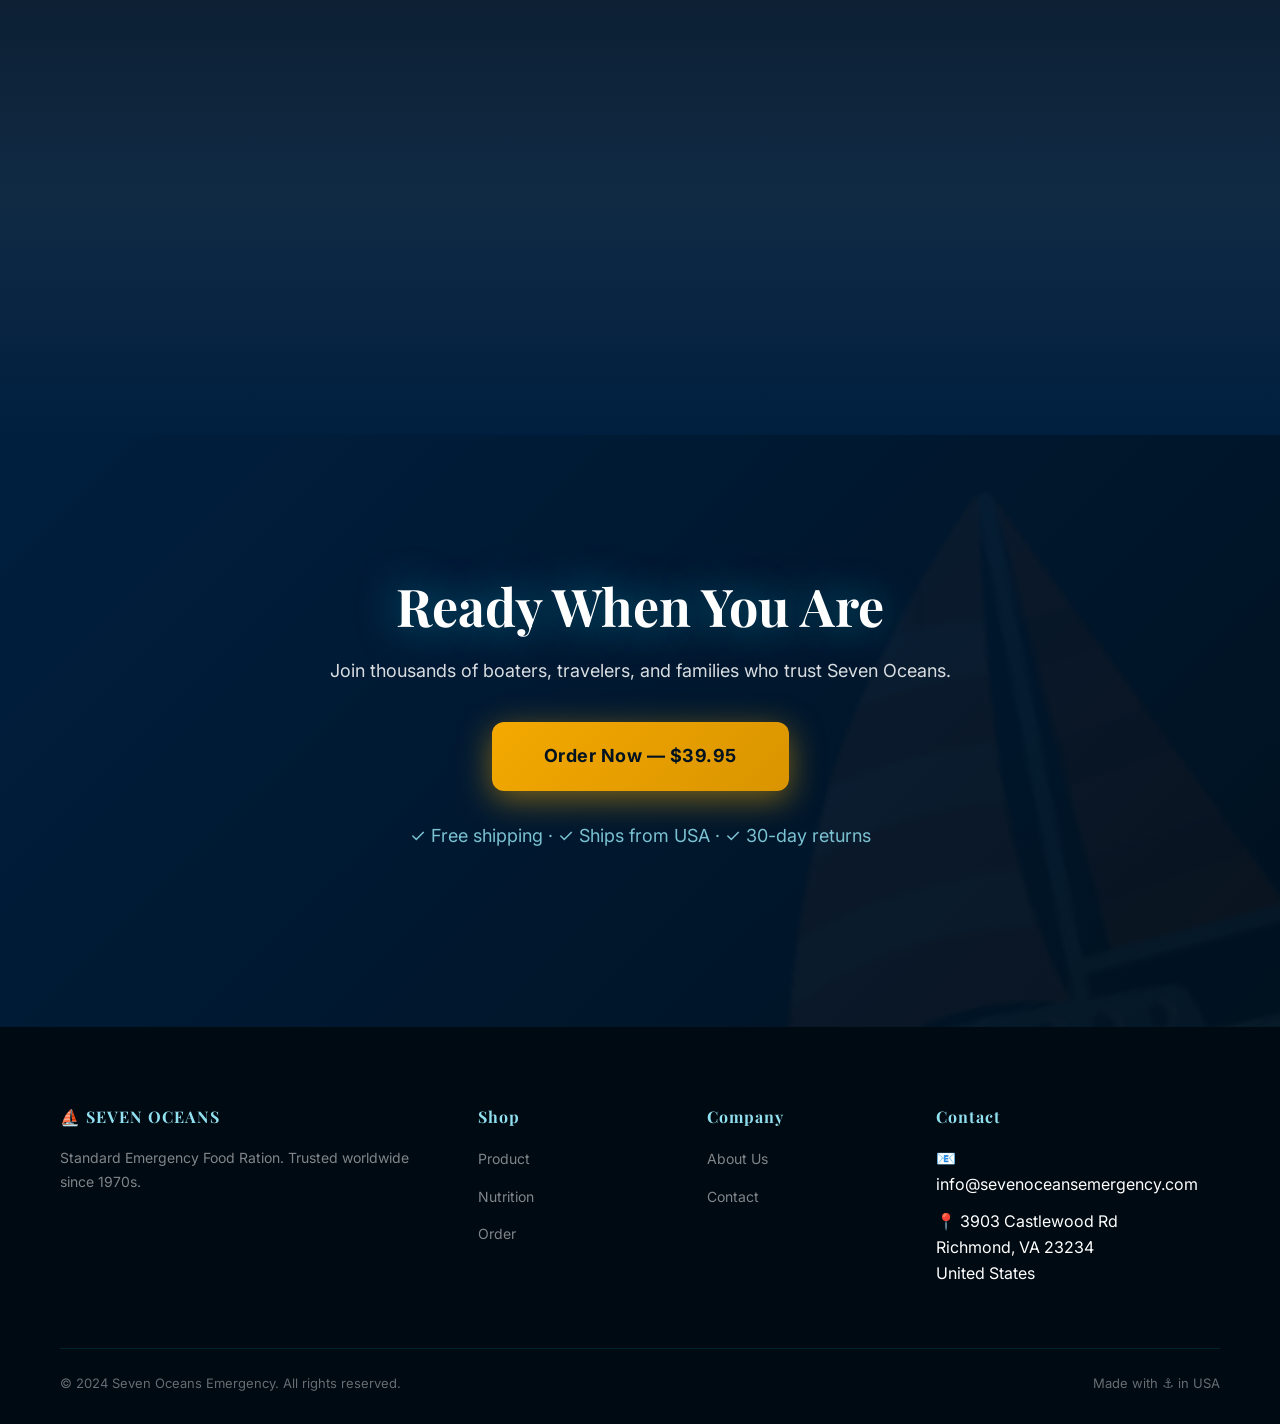
==== commit 338eaf30: "Update index.html" ====
--- a/index.html
+++ b/index.html
@@ -10,7 +10,6 @@
   <meta name="author" content="Seven Oceans Emergency">
   <meta name="robots" content="index, follow">
   
-  <!-- Google Site Verification -->
   <meta name="google-site-verification" content="xIq4LcRTy7ELTvei1zBP1Ak1U9830VKlrFnNknp1I0I" />
   
   <link rel="canonical" href="https://sevenoceansemergency.com/">
@@ -30,6 +29,15 @@
   <link rel="icon" type="image/svg+xml" href="/favicon.svg">
   <link rel="apple-touch-icon" href="/favicon.svg">
   <meta name="theme-color" content="#001f3f">
+  
+  <!-- Google Analytics -->
+  <script async src="https://www.googletagmanager.com/gtag/js?id=G-KR8SYZTL9H"></script>
+  <script>
+    window.dataLayer = window.dataLayer || [];
+    function gtag(){dataLayer.push(arguments);}
+    gtag('js', new Date());
+    gtag('config', 'G-KR8SYZTL9H');
+  </script>
   
   <link rel="preconnect" href="https://fonts.googleapis.com">
   <link rel="preconnect" href="https://fonts.gstatic.com" crossorigin>
@@ -60,25 +68,19 @@
   </nav>
 
   <section class="hero">
-    
     <div class="hero-content">
       <div class="hero-badge">⚓ Shipping from Norway to USA</div>
-      
       <h1 class="hero-title">
         <span class="title-line1">SEVEN</span>
         <span class="title-line2">OCEANS</span>
       </h1>
-      
       <div class="hero-divider"></div>
-      
       <p class="hero-subtitle">Standard Emergency Food Ration</p>
-      
       <p class="hero-desc">
         When the storm hits and land is out of sight — <strong>you need food that lasts.</strong><br>
         5 years of shelf life. 2,430 kcal per box. Waterproof, airtight, unstoppable.<br>
         <em>Built for the moments when everything else fails.</em>
       </p>
-
       <div class="hero-stats">
         <div class="stat">
           <div class="stat-value">5<span>yrs</span></div>
@@ -93,23 +95,19 @@
           <div class="stat-label">Waterproof</div>
         </div>
       </div>
-
       <div class="hero-rating">
         <span class="stars">⭐⭐⭐⭐⭐</span>
         <span class="rating-text">4.2 · 128 reviews</span>
       </div>
-
       <div class="hero-price">
         <span class="price">$39.95</span>
         <span class="price-detail">500g · 9 bars · 17.6 oz</span>
       </div>
-
       <div class="hero-buttons">
         <a href="contact.html" class="btn btn-primary">⚓ Order Now</a>
         <a href="product.html" class="btn btn-secondary">Learn More</a>
       </div>
     </div>
-
     <div class="hero-product">
       <div class="product-card">
         <img src="images/box-transparent.png" alt="Seven Oceans Emergency Food Ration">
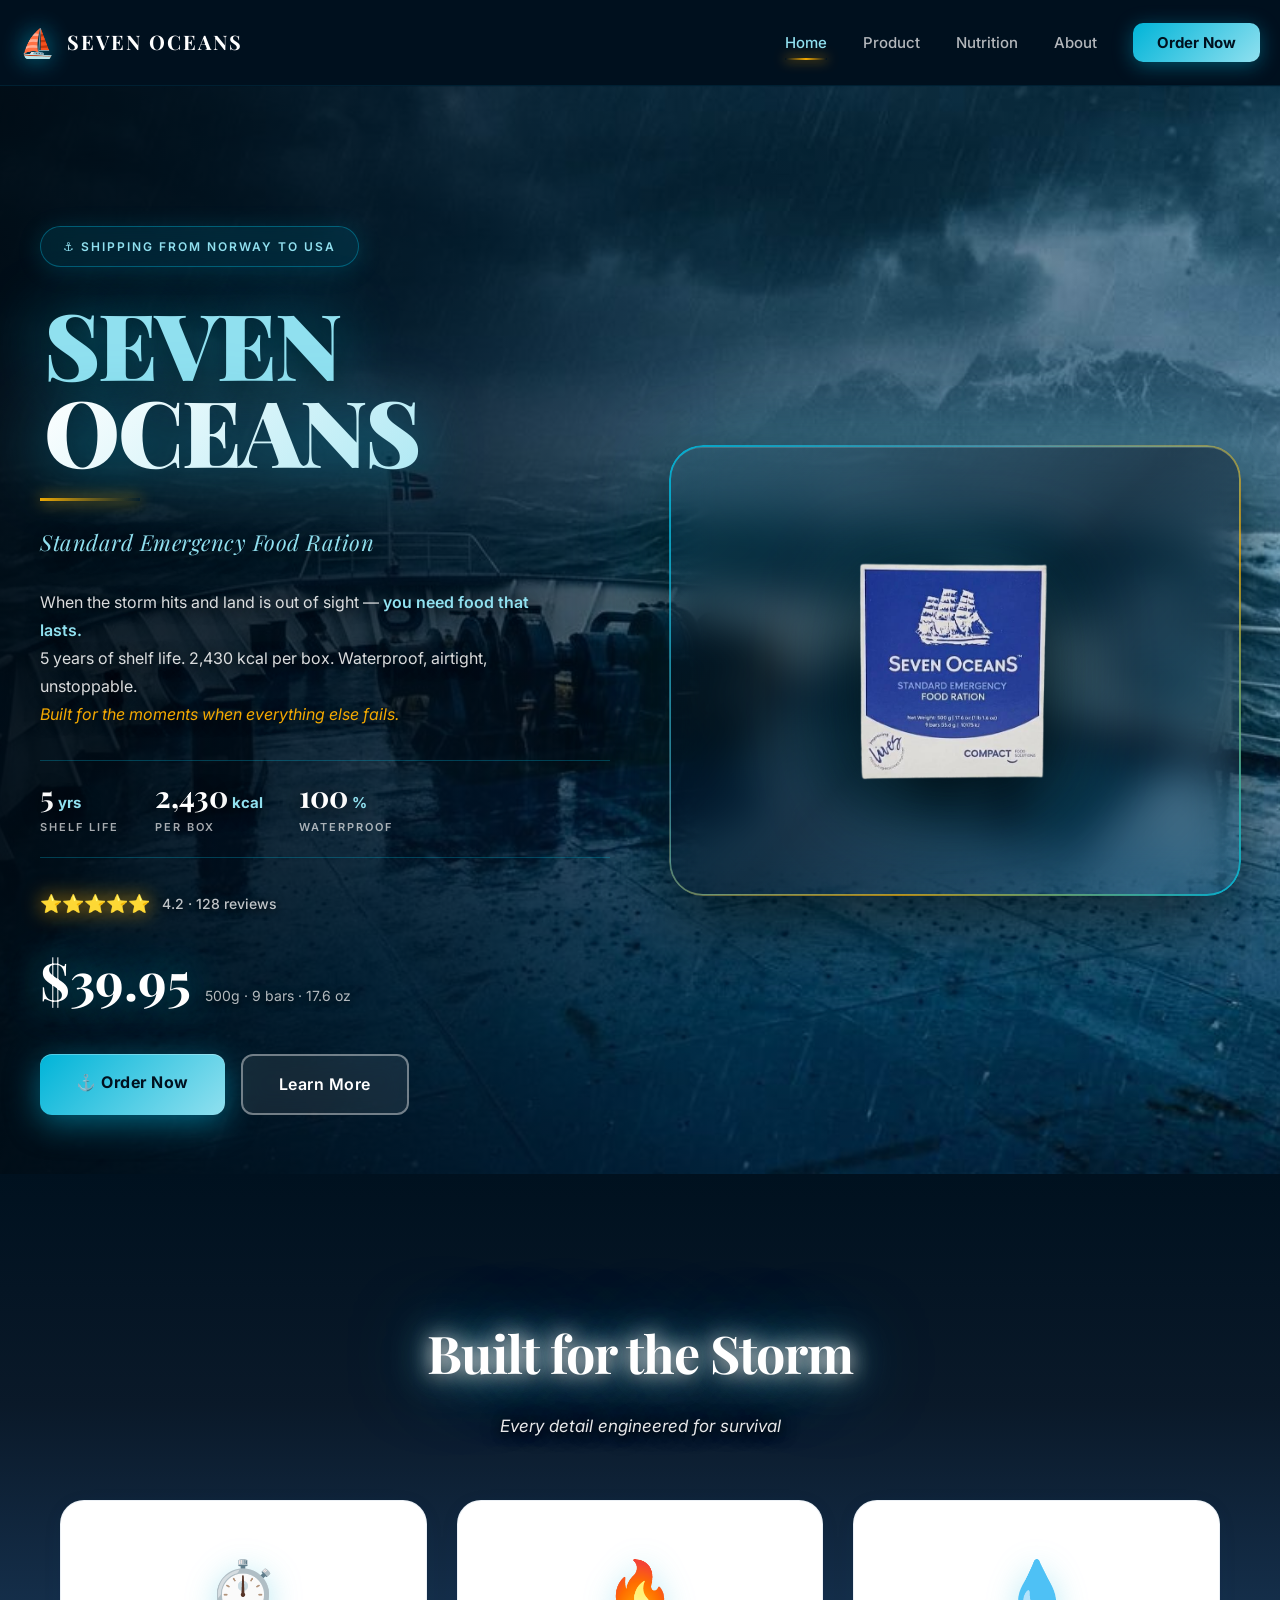
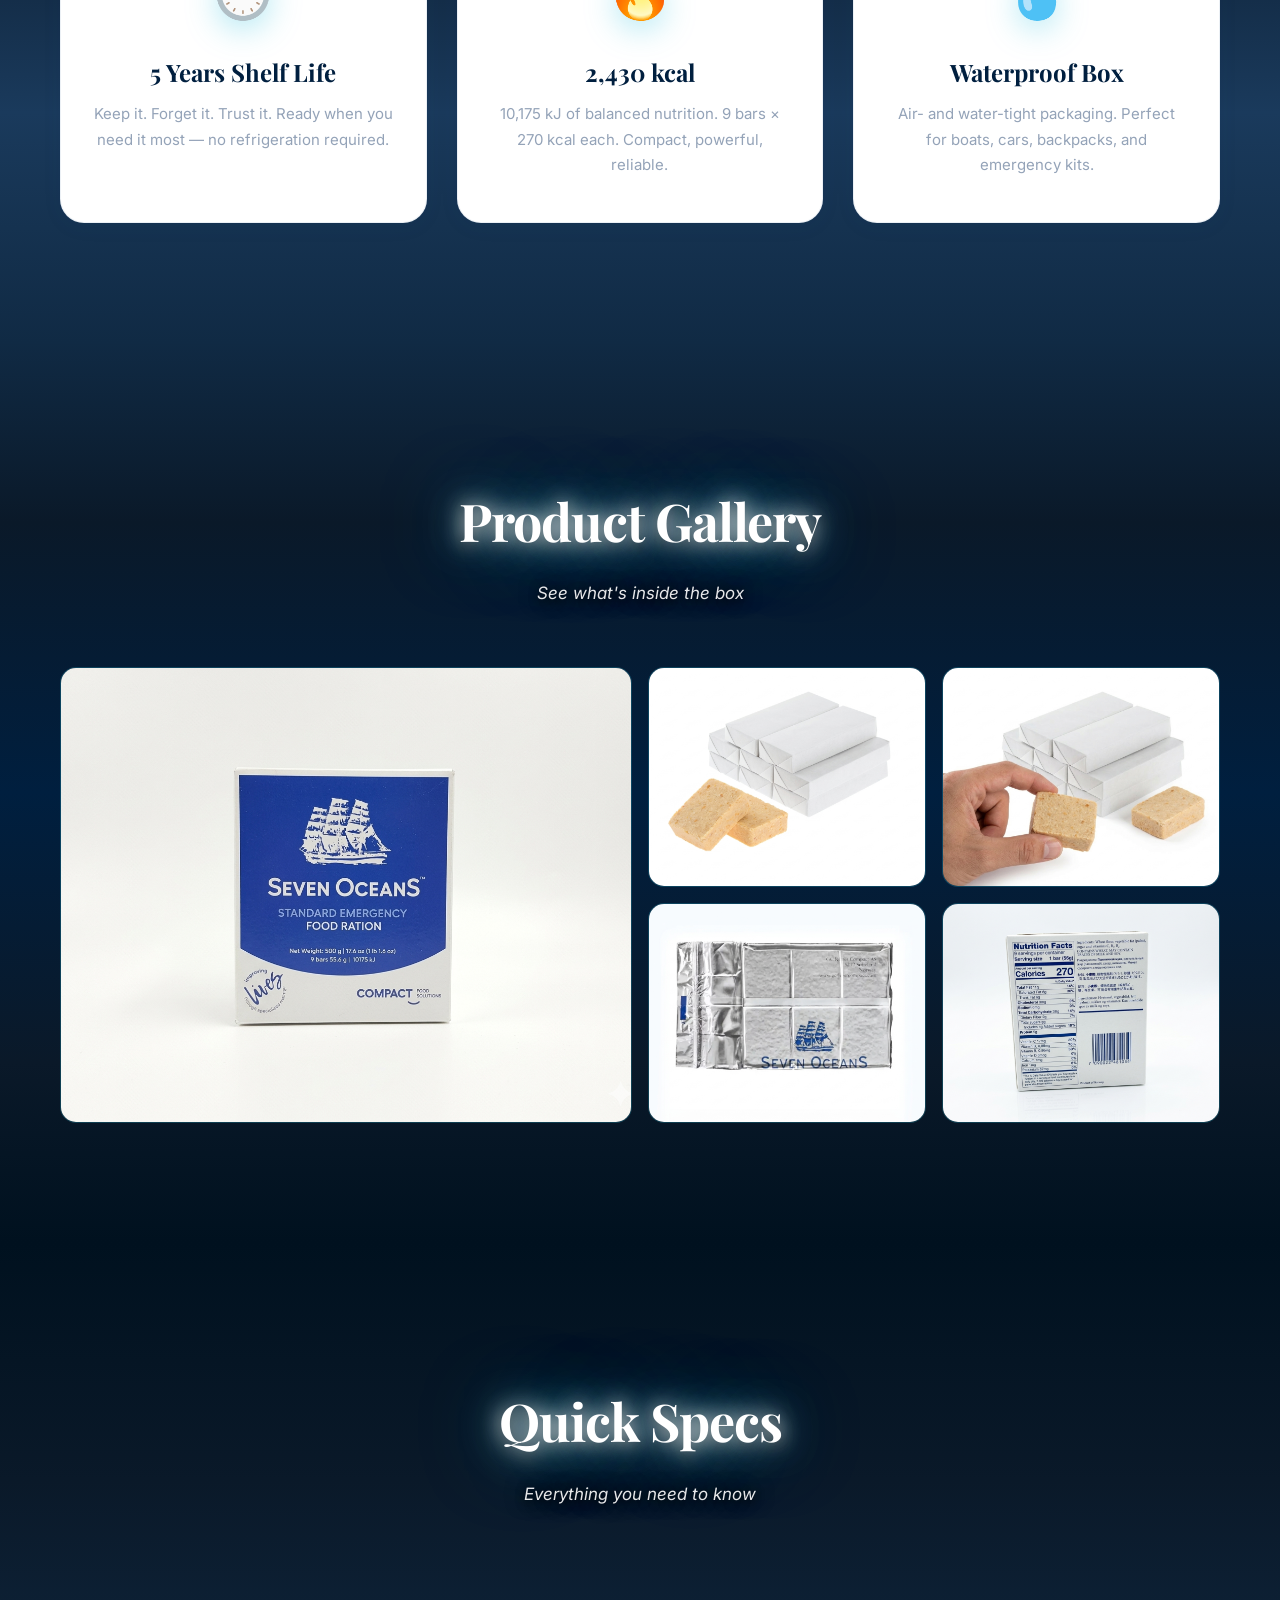
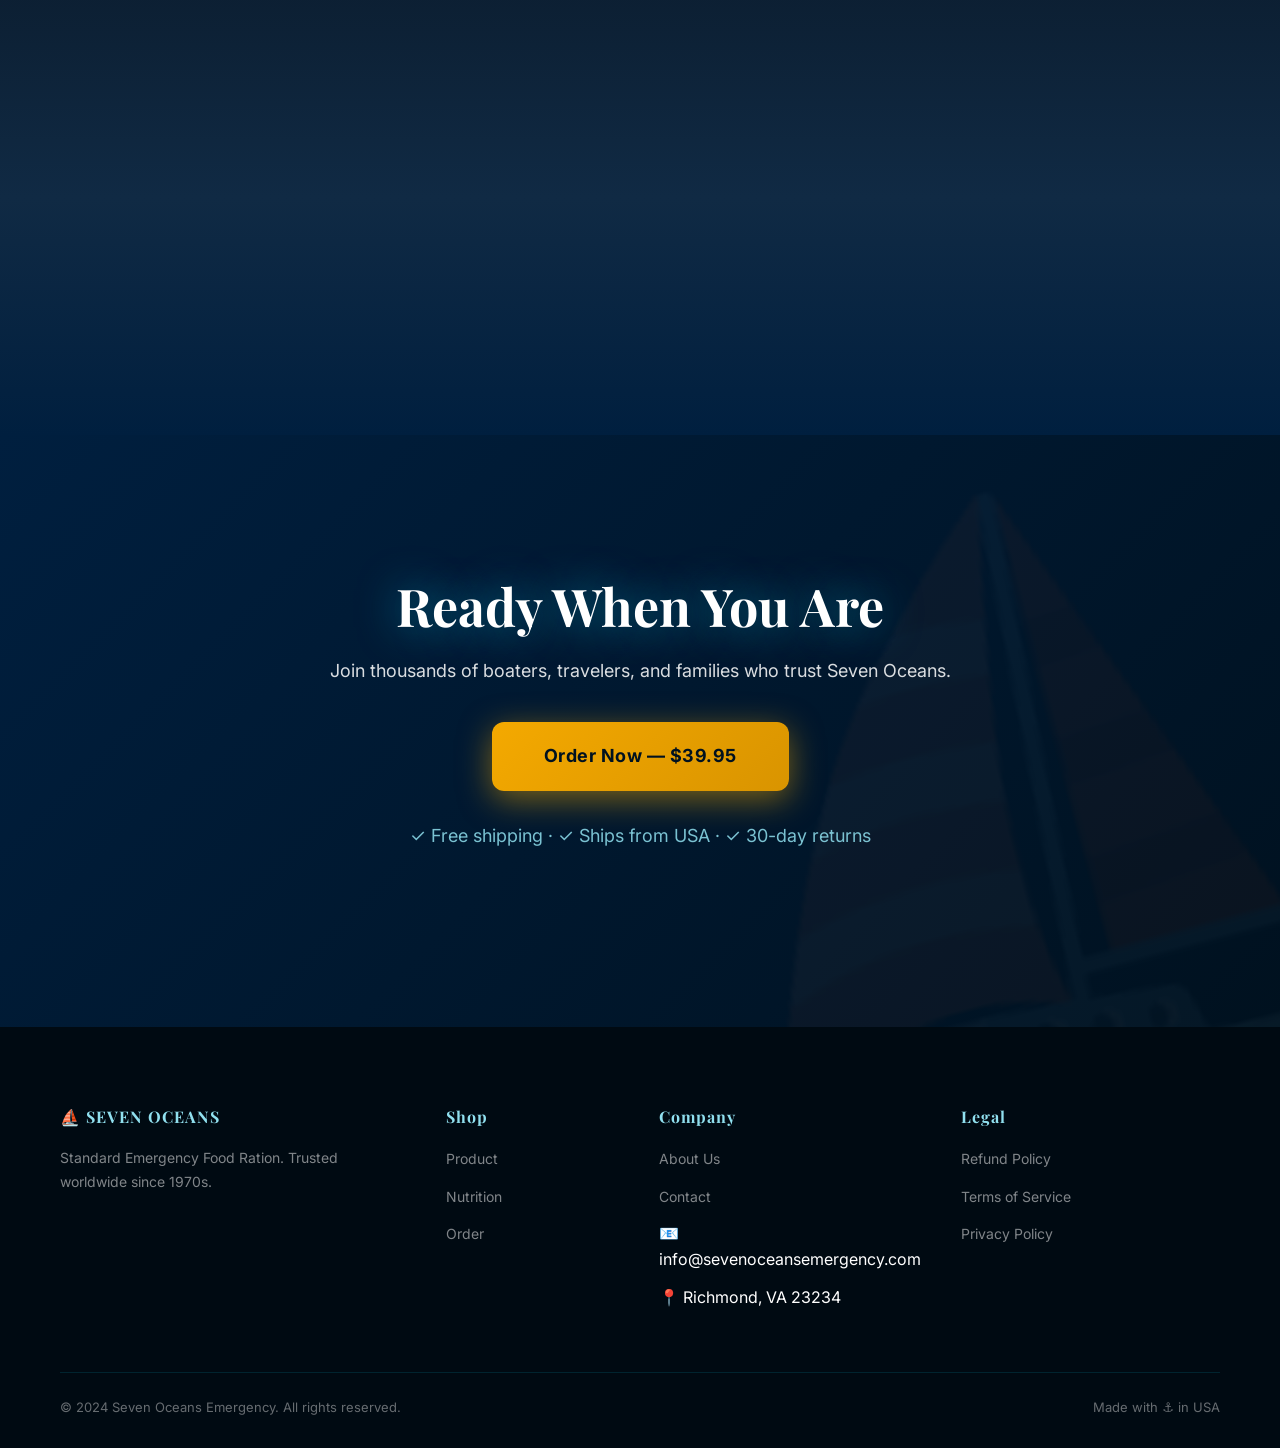
==== commit 802e82ce: "Update index.html" ====
--- a/index.html
+++ b/index.html
@@ -30,7 +30,6 @@
   <link rel="apple-touch-icon" href="/favicon.svg">
   <meta name="theme-color" content="#001f3f">
   
-  <!-- Google Analytics -->
   <script async src="https://www.googletagmanager.com/gtag/js?id=G-KR8SYZTL9H"></script>
   <script>
     window.dataLayer = window.dataLayer || [];
@@ -228,13 +227,16 @@
           <ul>
             <li><a href="about.html">About Us</a></li>
             <li><a href="contact.html">Contact</a></li>
+            <li>📧 info@sevenoceansemergency.com</li>
+            <li>📍 Richmond, VA 23234</li>
           </ul>
         </div>
         <div class="footer-col">
-          <h4>Contact</h4>
+          <h4>Legal</h4>
           <ul>
-            <li>📧 info@sevenoceansemergency.com</li>
-            <li>📍 3903 Castlewood Rd<br>Richmond, VA 23234<br>United States</li>
+            <li><a href="refund.html">Refund Policy</a></li>
+            <li><a href="terms.html">Terms of Service</a></li>
+            <li><a href="privacy.html">Privacy Policy</a></li>
           </ul>
         </div>
       </div>
